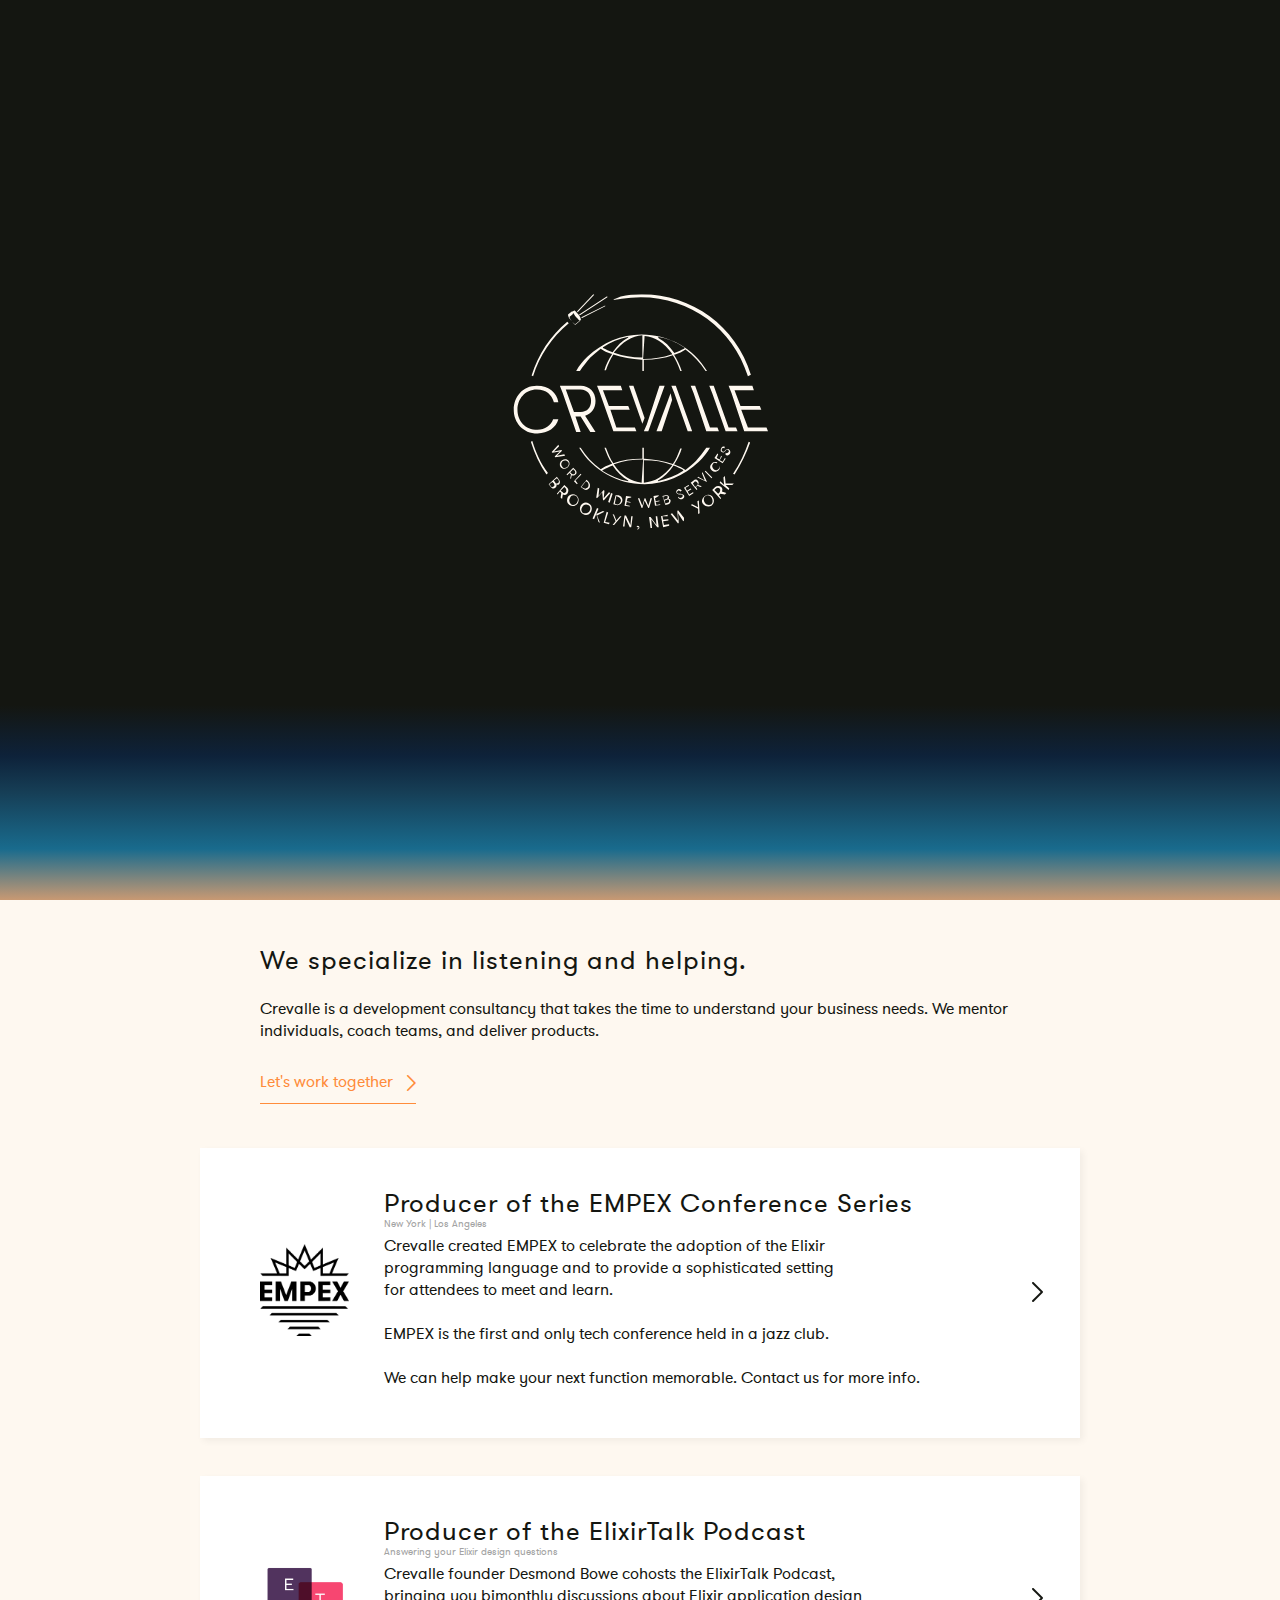
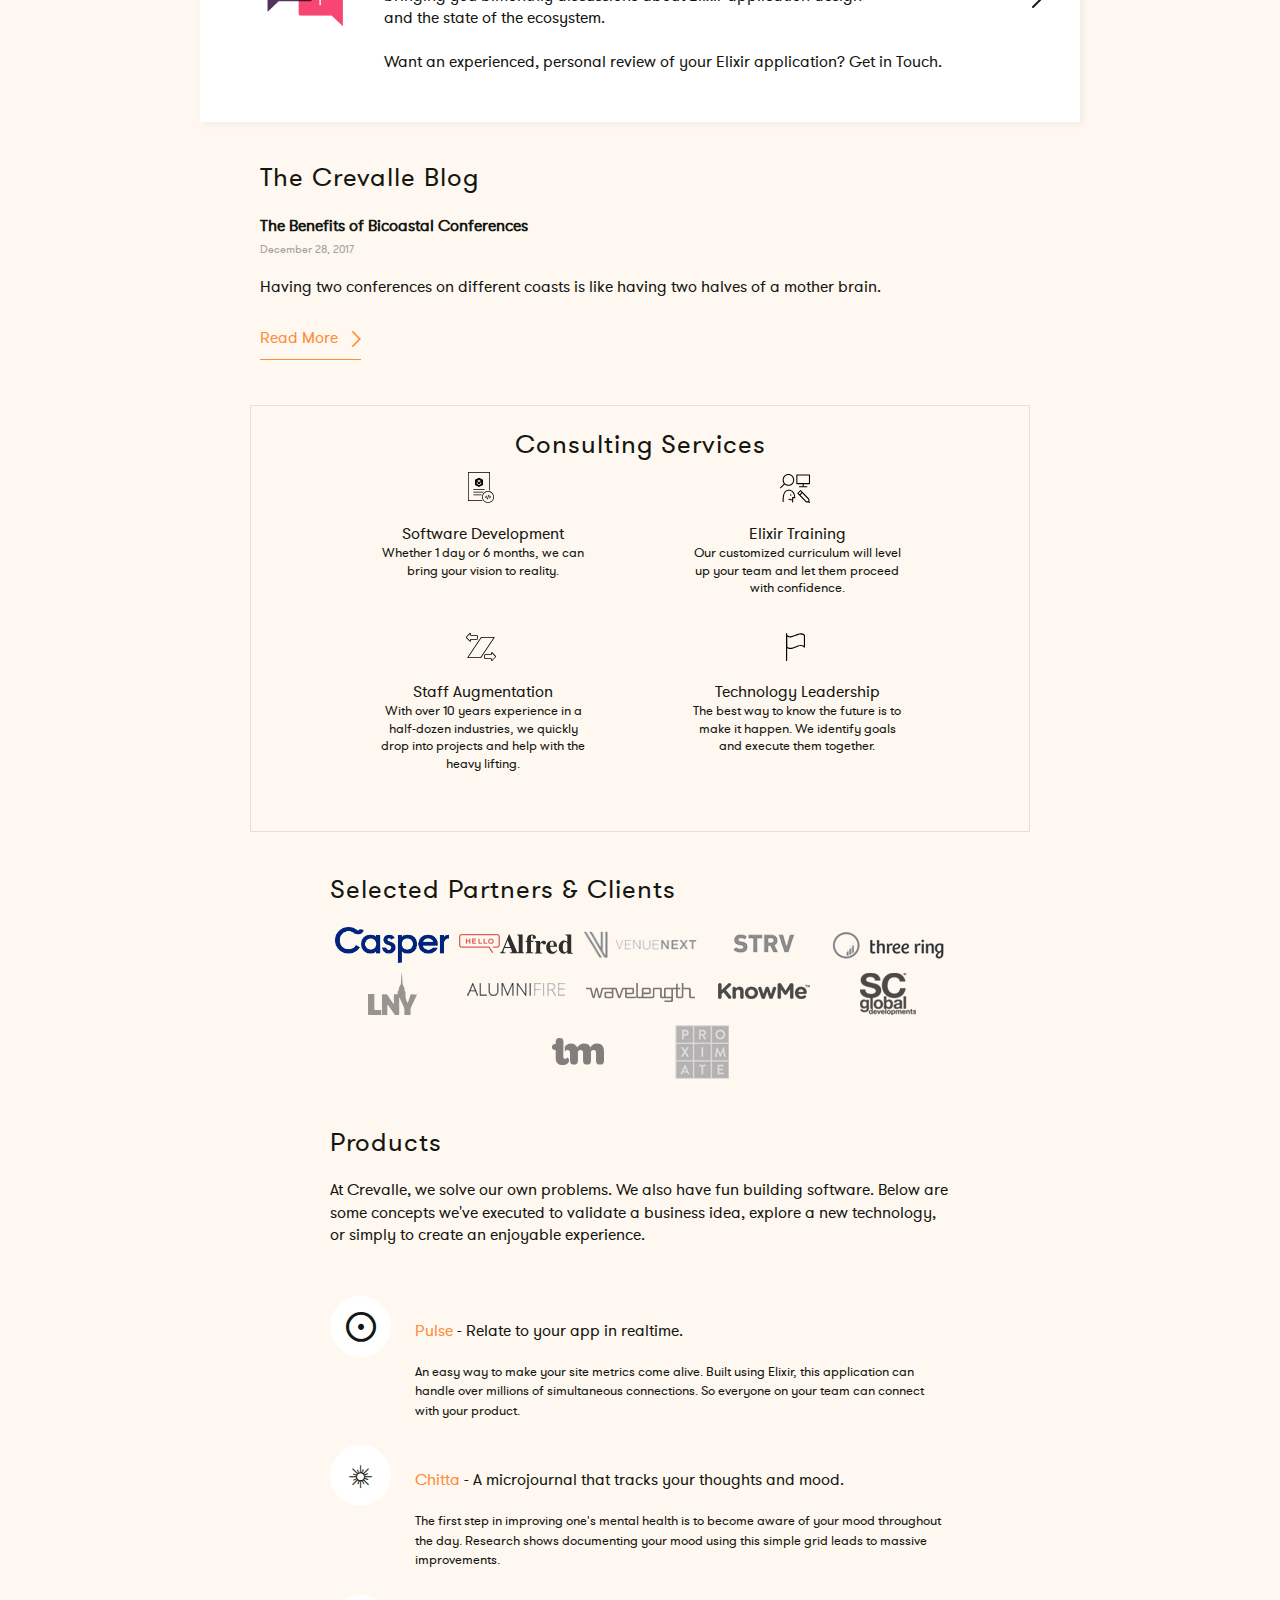
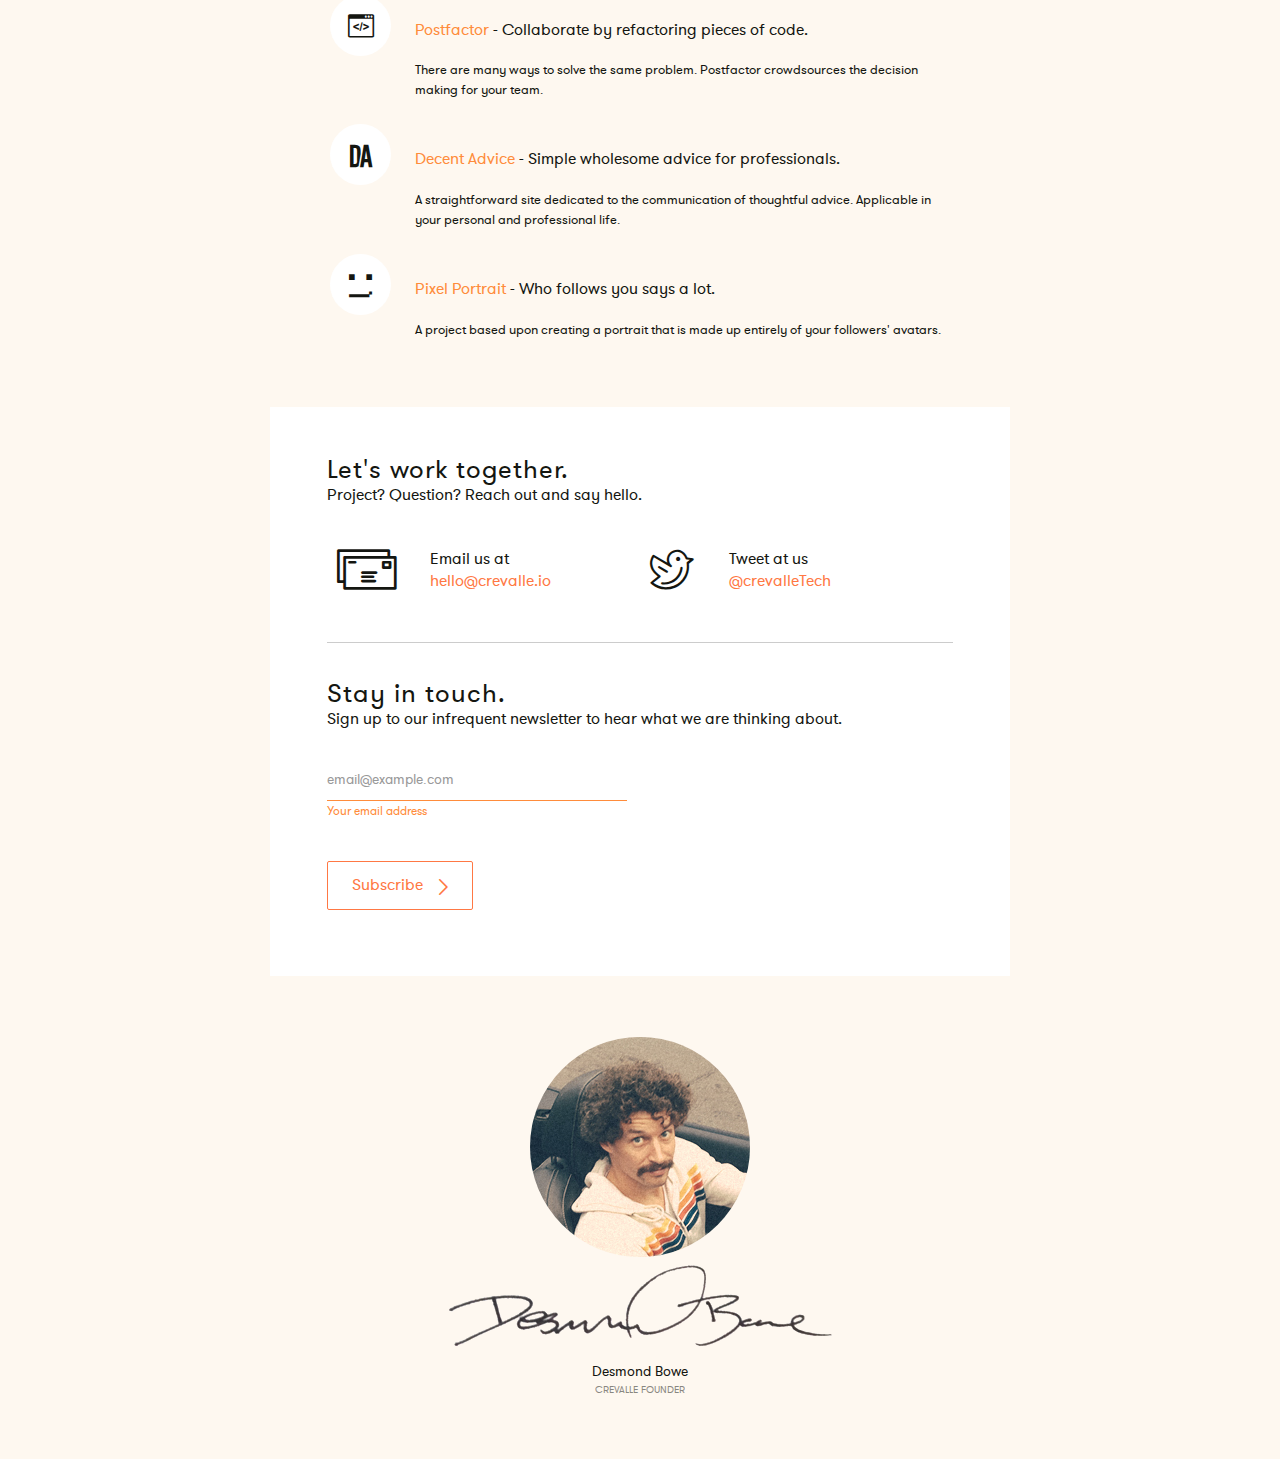
==== index.html @ 18dd51d7 "Add benefits of bicoastal conferences blog" ====
<!DOCTYPE html>
<html>
  <head>
    <meta charset="utf-8">
    <meta name="viewport" content="width=device-width, initial-scale=1.0">
    <title>Crevalle</title>
    <link media="all" rel="stylesheet" href="css/main.css">
    <!-- required stylesheets and scripts -->
    <script type="text/javascript" src="http://ajax.googleapis.com/ajax/libs/jquery/1.11.2/jquery.min.js" defer></script>
    <script type="text/javascript">window.jQuery || document.write('<script src="js/jquery-1.11.2.min.js"><\/script>')</script>
    <script type="text/javascript" src="js/jquery.main.js" defer></script>
    <script type="text/javascript">
      (function(i,s,o,g,r,a,m){i['GoogleAnalyticsObject']=r;i[r]=i[r]||function(){
      (i[r].q=i[r].q||[]).push(arguments)},i[r].l=1*new Date();a=s.createElement(o),
      m=s.getElementsByTagName(o)[0];a.async=1;a.src=g;m.parentNode.insertBefore(a,m)
      })(window,document,'script','//www.google-analytics.com/analytics.js','ga');
      ga('create', 'UA-58551961-1', 'auto');
      ga('send', 'pageview');
    </script>

    <link rel="apple-touch-icon" sizes="57x57" href="favicons/apple-icon-57x57.png">
    <link rel="apple-touch-icon" sizes="60x60" href="favicons/apple-icon-60x60.png">
    <link rel="apple-touch-icon" sizes="72x72" href="favicons/apple-icon-72x72.png">
    <link rel="apple-touch-icon" sizes="76x76" href="favicons/apple-icon-76x76.png">
    <link rel="apple-touch-icon" sizes="114x114" href="favicons/apple-icon-114x114.png">
    <link rel="apple-touch-icon" sizes="120x120" href="favicons/apple-icon-120x120.png">
    <link rel="apple-touch-icon" sizes="144x144" href="favicons/apple-icon-144x144.png">
    <link rel="apple-touch-icon" sizes="152x152" href="favicons/apple-icon-152x152.png">
    <link rel="apple-touch-icon" sizes="180x180" href="favicons/apple-icon-180x180.png">
    <link rel="icon" type="image/png" sizes="192x192"  href="favicons/android-icon-192x192.png">
    <link rel="icon" type="image/png" sizes="32x32" href="favicons/favicon-32x32.png">
    <link rel="icon" type="image/png" sizes="96x96" href="favicons/favicon-96x96.png">
    <link rel="icon" type="image/png" sizes="16x16" href="favicons/favicon-16x16.png">
    <link rel="manifest" href="/manifest.json">
    <meta name="msapplication-TileColor" content="#ffffff">
    <meta name="msapplication-TileImage" content="favicons/ms-icon-144x144.png">

    <meta name="keywords" content="software, consulting, empex, elixir, development, culture"/>

    <meta name="twitter:card" content="summary" />
    <meta name="twitter:site" content="@crevalleTech" />
    <meta name="twitter:title" content="Crevalle" />
    <meta name="twitter:description" content="Crevalle is a development consultancy that takes the time to understand your business needs. We mentor individuals, coach teams, and deliver products."/>
    <meta name="twitter:image" content="images/logo.svg" />

    <meta property="og:url"         content="http://crevalle.io" />
    <meta property="og:type"         content="website" />
    <meta property="og:title"       content="Crevalle" />
    <meta property="og:description" content="Crevalle is a development consultancy that takes the time to understand your business needs. We mentor individuals, coach teams, and deliver products." />
    <meta property="og:image" content="images/logo.svg"/>

  </head>
  <body>
    <div id="wrapper">
      <header id="header" class="disapear-state">
        <div class="container">
          <div class="logo">
            <a href="#"><img src="images/logo.svg" width="95" height="21" alt="CREVALLE"></a>
          </div>
          <div class="link-holder">
            <span>Get in touch:</span><a href="mailto:&#104;&#101;&#108;&#108;&#111;&#064;&#099;&#114;&#101;&#118;&#097;&#108;&#108;&#101;&#046;&#105;&#111;">&#104;&#101;&#108;&#108;&#111;&#064;&#099;&#114;&#101;&#118;&#097;&#108;&#108;&#101;&#046;&#105;&#111;</a>
          </div>
        </div>
      </header>
      <main id="main" role="main">
        <section class="visual show-header">
          <div class="big-logo">
            <a href="#"><img src="images/logo-big.svg" width="255" height="255" alt="CREVALLE WORLD WIDE WEB SERVICES BROOKLYN, NEW YORK"></a>
          </div>
        </section>
        <div class="container range">
          <section class="text-holder">
            <h1>We specialize in listening and helping.</h1>
            <p>Crevalle is a development consultancy that takes the time to understand your business needs. We mentor individuals, coach teams, and deliver products. </p>
            <a href="#contact-form" class="link animated anchor">Let's work together <i class="icon-chevron-right"></i></a>
          </section>
          <section class="tile-holder">
            <a href="http://empex.co" class="tile" target="_blank">
              <div class="image-box">
                <img src="images/empex-logo-la.png" width="89" height="82" alt="empex">
              </div>
              <div class="text-box">
                <h1>Producer of the EMPEX Conference Series</h1>
                <span class="small-caption">New York | Los Angeles</span>
                Crevalle created EMPEX to celebrate the adoption of the Elixir <br />programming language and to provide a sophisticated setting<br /> for attendees to meet and learn.
                <br/><br/>EMPEX is the first and only tech conference held in a jazz club.
                <br/><br/>
                  We can help make your next function memorable.  Contact us for more info.
              </div>
            </a>
          </section>
          <section class="tile-holder">
            <a href="https://soundcloud.com/elixirtalk" class="tile" target="_blank">
              <div class="image-box">
                <img src="images/elixirtalk-logo.png" width="89" height="82" alt="ElixirTalk">
              </div>
              <div class="text-box">
                <h1>Producer of the ElixirTalk Podcast</h1>
                <span class="small-caption">Answering your Elixir design questions</span>
                Crevalle founder Desmond Bowe cohosts the ElixirTalk Podcast,</br>
                bringing you bimonthly discussions about Elixir application design</br>
                and the state of the ecosystem.
                <br/><br/>Want an experienced, personal review of your Elixir application?  Get in Touch.
              </div>
            </a>
          </section>
          <section class="text-holder">
            <h1>The Crevalle Blog</h1>
            <strong class="">The Benefits of Bicoastal Conferences</strong>
            <p><time class="custom-time" datetime="2017-12-28">December 28, 2017</time></p>
            <p>Having two conferences on different coasts is like having two halves of a mother brain.</p>
            <a href="benefits-of-bicoastal-conferences.html" class="link animated anchor">Read More <i class="icon-chevron-right"></i></a>
          </section>
          <section class="intro-holder">
            <div class="holder">
            <h1>Consulting Services</h1>
              <div class="box">
                <div class="image-box">
                  <img src="images/document.svg" width="26" height="32" alt="image_description">
                </div>
                <strong class="caption">Software Development</strong>
                <p>Whether  1 day or 6 months, we can bring your vision to reality. </p>
              </div>
              <div class="box">
                <div class="image-box">
                  <img src="images/staff.svg" width="30" height="27" alt="image_description">
                </div>
                <strong class="caption">Elixir Training</strong>
                <p>Our customized curriculum will level up your team and let them proceed with confidence.</p>
              </div>
              <div class="box">
                <div class="image-box">
                  <img src="images/consulting.svg" width="30" height="29" alt="image_description">
                </div>
                <strong class="caption">Staff Augmentation</strong>
                <p>With over 10 years experience in a half-dozen industries, we quickly drop into projects and help with the heavy lifting. </p>
              </div>
              <div class="box">
                <div class="image-box">
                  <img src="images/flag.svg" width="19" height="28" alt="image_description">
                </div>
                <strong class="caption">Technology Leadership</strong>
                <p>The best way to know the future is to make it happen.  We identify goals and execute them together.</p>
              </div>
            </div>
          </section>
        </div>
        <div class="container">
          <section class="partner-box">
            <h1>Selected Partners & Clients</h1>
            <div class="logo-holder">
              <div class="box">
                <a href="https://www.casper.com/">
                  <img src="images/casper-logo.png" srcset="images/casper-logo.png" alt="casper" width="128" height="30">
                </a>
              </div>
              <div class="box">
                <a href="https://www.helloalfred.com/">
                  <img src="images/hello-alfred-logo.svg" srcset="images/hello-alfred-logo.svg" alt="hello alfred" width="128" height="30">
                </a>
              </div>
              <div class="box">
                <a href="http://www.venuenext.com/">
                  <img src="images/logo-01.png" srcset="images/logo-01-2x.png 2x" alt="venuenext" width="128" height="30">
                </a>
              </div>
              <div class="box">
                <a href="http://www.strv.com/">
                  <img src="images/logo-02.png" srcset="images/logo-02-2x.png 2x" alt="strv" width="62" height="19">
                </a>
              </div>
              <div class="box">
                <a href="https://threering.com/">
                  <img src="images/logo-03.png" srcset="images/logo-03-2x.png 2x" alt="three ring" width="112" height="28">
                </a>
              </div>
              <div class="box">
                <a href="https://www.landlordsny.com/">
                  <img src="images/lny.svg" width="49" height="42" alt="lny">
                </a>
              </div>
              <div class="box">
                <a href="https://www.alumnifire.com">
                  <img src="images/logo-04.png" srcset="images/logo-04-2x.png 2x" alt="alumnifire" width="98" height="13">
                </a>
              </div>
              <div class="box">
                <a href="http://wavelength.io">
                  <img src="images/wavelength.svg" width="109" height="20" alt="wavelength">
                </a>
              </div>
              <div class="box">
                <a href="http://knowme.com/">
                  <img src="images/logo-05.png" srcset="images/logo-05-2x.png 2x" alt="knowme" width="92" height="16">
                </a>
              </div>
              <div class="box">
                <a href="http://www.smartcastglobal.com/">
                  <img src="images/logo-06.png" srcset="images/logo-06-2x.png 2x" alt="scglobal" width="56" height="42">
                </a>
              </div>
              <div class="box">
                <a href="http://thoughtmerchants.com/">
                  <img src="images/tm.svg" width="52" height="27" alt="tm">
                </a>
              </div>
              <div class="box">
                <a href="https://proximate.com">
                  <img src="images/logo-07.png" srcset="images/logo-07-2x.png 2x" alt="proximate" width="54" height="54">
                </a>
              </div>
            </div>
          </section>
          <section class="description-holder">
            <div class="title-holder">
              <h1>Products</h1>
              <p>At Crevalle, we solve our own problems.  We also have fun building software. Below are some concepts we've executed to validate a business idea, explore a new technology, or simply to create an enjoyable experience.</p>
            </div>
            <ul class="description-list">
              <li>
                <a href="https://pulse.crevalle.io" class="link-line" target="_blank">
                  <span class="ico-hoder">
                    <small><i class="icon-pulse"></i></small>
                  </span>
                  <p><span class="orange">Pulse</span> - Relate to your app in realtime.</p>
                </a>
                <p><small>An easy way to make your site metrics come alive. Built using Elixir, this application can handle over millions of simultaneous connections.  So everyone on your team can connect with your product.</small></p>
              </li>
              <li>
                <a href="https://chitta.io" class="link-line" target="_blank">
                  <span class="ico-hoder">
                    <i class="icon-sun"></i>
                  </span>
                  <p><span class="orange">Chitta</span> - A microjournal that tracks your thoughts and mood.</p>
                </a>
                <p><small>The first step in improving one's mental health is to become aware of your mood throughout the day. Research shows documenting your mood using this simple grid leads to massive improvements.</small></p>
              </li>
              <li>
                <a href="https://postfactor.crevalle.io" class="link-line" target="_blank">
                  <span class="ico-hoder">
                    <i class="icon-code"></i>
                  </span>
                  <p><span class="orange">Postfactor</span> - Collaborate by refactoring pieces of code.</p>
                </a>
                <p><small>There are many ways to solve the same problem. Postfactor crowdsources the decision making for your team.</small></p>
              </li>
              <li>
                <a href="http://decentadvice.com" class="link-line" target="_blank">
                  <span class="ico-hoder">
                    <i class="icon-da"></i>
                  </span>
                  <p><span class="orange">Decent Advice</span> - Simple wholesome advice for professionals.</p>
                </a>
                <p><small>A straightforward site dedicated to the communication of thoughtful advice. Applicable in your personal and professional life. </small></p>
              </li>
              <li>
                <a href="http://pixelportrait.org" class="link-line" target="_blank">
                  <span class="ico-hoder">
                    <i class="icon-smile"></i>
                  </span>
                  <p><span class="orange">Pixel Portrait </span> - Who follows you says a lot.</p>
                </a>
                <p><small>A project based upon creating a portrait that is made up entirely of your followers' avatars.</small></p>
              </li>
            </ul>
          </section>
          <div class="tile-holder" id="contact-form">
            <section class="section-contact">
              <div class="sub-section">
                <div class="title-box">
                  <strong class="h1">Let's work together.</strong>
                  <p>Project? Question? Reach out and say hello.</p>
                </div>
                <ul class="social-networks">
                  <li>
                    <a href="mailto:&#104;&#101;&#108;&#108;&#111;&#064;&#099;&#114;&#101;&#118;&#097;&#108;&#108;&#101;&#046;&#105;&#111;">
                      <i class="icon-email"></i>
                      <div class="text-box">
                        <p>Email us at</p>
                        <span class="sub-link">&#104;&#101;&#108;&#108;&#111;&#064;&#099;&#114;&#101;&#118;&#097;&#108;&#108;&#101;&#046;&#105;&#111;</span>
                      </div>
                    </a>
                  </li>
                  <li>
                    <a href="https://twitter.com/crevalletech">
                      <i class="icon-twetter"></i>
                      <div class="text-box">
                        <p>Tweet at us</p>
                        <span class="sub-link">@crevalleTech</span>
                      </div>
                    </a>
                  </li>
                </ul>
              </div>
              <div class="sub-section form-holder">
                <div class="title-box">
                  <strong class="h1">Stay in touch.</strong>
                  <p>Sign up to our infrequent newsletter to hear what we are thinking about.</p>
                </div>
                <form accept-charset="UTF-8" action="https://formkeep.com/f/9e481039d49f" class="contact-form" method="POST">
                  <div class="input-box">
                    <input type="hidden" name="utf8" value="✓">
                    <input type="email" name="email" placeholder="email@example.com" id="i1">
                    <label for="i1">Your email address</label>
                  </div>
                  <button type="submit">Subscribe <i class="icon-chevron-right"></i></button>
                </form>
              </div>
            </section>
          </div>
          <section class="person-section">
            <img class="circle-image" src="images/img-01.jpg" srcset="images/img-01-2x.jpg 2x" alt="image_description" width="220" height="220">
            <div class="name-image">
              <img src="images/name.png" srcset="images/name-2x.png 2x" alt="Desmond Bowe" width="385" height="94">
            </div>
            <div class="caption-box">
              <a class="name" href="mailto:desmond@crevalle.io">Desmond Bowe</a>
              <strong class="position">Crevalle founder</strong>
            </div>
          </section>
        </div>
      </main>
    </div>
  </body>
</html>
---- css/main.css ----
/*! normalize.css v3.0.3 | MIT License | github.com/necolas/normalize.css */
/**
 * 1. Set default font family to sans-serif.
 * 2. Prevent iOS and IE text size adjust after device orientation change,
 *    without disabling user zoom.
 */
html {
  font-family: sans-serif;
  /* 1 */
  -ms-text-size-adjust: 100%;
  /* 2 */
  -webkit-text-size-adjust: 100%;
  /* 2 */ }

/**
 * Remove default margin.
 */
body {
  margin: 0; }

/* HTML5 display definitions
   ========================================================================== */
/**
 * Correct `block` display not defined for any HTML5 element in IE 8/9.
 * Correct `block` display not defined for `details` or `summary` in IE 10/11
 * and Firefox.
 * Correct `block` display not defined for `main` in IE 11.
 */
article,
aside,
details,
figcaption,
figure,
footer,
header,
hgroup,
main,
menu,
nav,
section,
summary {
  display: block; }

/**
 * 1. Correct `inline-block` display not defined in IE 8/9.
 * 2. Normalize vertical alignment of `progress` in Chrome, Firefox, and Opera.
 */
audio,
canvas,
progress,
video {
  display: inline-block;
  /* 1 */
  vertical-align: baseline;
  /* 2 */ }

/**
 * Prevent modern browsers from displaying `audio` without controls.
 * Remove excess height in iOS 5 devices.
 */
audio:not([controls]) {
  display: none;
  height: 0; }

/**
 * Address `[hidden]` styling not present in IE 8/9/10.
 * Hide the `template` element in IE 8/9/10/11, Safari, and Firefox < 22.
 */
[hidden],
template {
  display: none; }

/* Links
   ========================================================================== */
/**
 * Remove the gray background color from active links in IE 10.
 */
a {
  background-color: transparent; }

/**
 * Improve readability of focused elements when they are also in an
 * active/hover state.
 */
a:active,
a:hover {
  outline: 0; }

/* Text-level semantics
   ========================================================================== */
/**
 * Address styling not present in IE 8/9/10/11, Safari, and Chrome.
 */
abbr[title] {
  border-bottom: 1px dotted; }

/**
 * Address style set to `bolder` in Firefox 4+, Safari, and Chrome.
 */
b,
strong {
  font-weight: bold; }

/**
 * Address styling not present in Safari and Chrome.
 */
dfn {
  font-style: italic; }

/**
 * Address variable `h1` font-size and margin within `section` and `article`
 * contexts in Firefox 4+, Safari, and Chrome.
 */
h1 {
  font-size: 2em;
  margin: 0.67em 0; }

/**
 * Address styling not present in IE 8/9.
 */
mark {
  background: #ff0;
  color: #000; }

/**
 * Address inconsistent and variable font size in all browsers.
 */
small {
  font-size: 80%; }

/**
 * Prevent `sub` and `sup` affecting `line-height` in all browsers.
 */
sub,
sup {
  font-size: 75%;
  line-height: 0;
  position: relative;
  vertical-align: baseline; }

sup {
  top: -0.5em; }

sub {
  bottom: -0.25em; }

/* Embedded content
   ========================================================================== */
/**
 * Remove border when inside `a` element in IE 8/9/10.
 */
img {
  border: 0; }

/**
 * Correct overflow not hidden in IE 9/10/11.
 */
svg:not(:root) {
  overflow: hidden; }

/* Grouping content
   ========================================================================== */
/**
 * Address margin not present in IE 8/9 and Safari.
 */
figure {
  margin: 1em 40px; }

/**
 * Address differences between Firefox and other browsers.
 */
hr {
  box-sizing: content-box;
  height: 0; }

/**
 * Contain overflow in all browsers.
 */
pre {
  overflow: auto; }

/**
 * Address odd `em`-unit font size rendering in all browsers.
 */
code,
kbd,
pre,
samp {
  font-family: monospace, monospace;
  font-size: 1em; }

/* Forms
   ========================================================================== */
/**
 * Known limitation: by default, Chrome and Safari on OS X allow very limited
 * styling of `select`, unless a `border` property is set.
 */
/**
 * 1. Correct color not being inherited.
 *    Known issue: affects color of disabled elements.
 * 2. Correct font properties not being inherited.
 * 3. Address margins set differently in Firefox 4+, Safari, and Chrome.
 */
button,
input,
optgroup,
select,
textarea {
  color: inherit;
  /* 1 */
  font: inherit;
  /* 2 */
  margin: 0;
  /* 3 */ }

/**
 * Address `overflow` set to `hidden` in IE 8/9/10/11.
 */
button {
  overflow: visible; }

/**
 * Address inconsistent `text-transform` inheritance for `button` and `select`.
 * All other form control elements do not inherit `text-transform` values.
 * Correct `button` style inheritance in Firefox, IE 8/9/10/11, and Opera.
 * Correct `select` style inheritance in Firefox.
 */
button,
select {
  text-transform: none; }

/**
 * 1. Avoid the WebKit bug in Android 4.0.* where (2) destroys native `audio`
 *    and `video` controls.
 * 2. Correct inability to style clickable `input` types in iOS.
 * 3. Improve usability and consistency of cursor style between image-type
 *    `input` and others.
 */
button,
html input[type="button"],
input[type="reset"],
input[type="submit"] {
  -webkit-appearance: button;
  /* 2 */
  cursor: pointer;
  /* 3 */ }

/**
 * Re-set default cursor for disabled elements.
 */
button[disabled],
html input[disabled] {
  cursor: default; }

/**
 * Remove inner padding and border in Firefox 4+.
 */
button::-moz-focus-inner,
input::-moz-focus-inner {
  border: 0;
  padding: 0; }

/**
 * Address Firefox 4+ setting `line-height` on `input` using `!important` in
 * the UA stylesheet.
 */
input {
  line-height: normal; }

/**
 * It's recommended that you don't attempt to style these elements.
 * Firefox's implementation doesn't respect box-sizing, padding, or width.
 *
 * 1. Address box sizing set to `content-box` in IE 8/9/10.
 * 2. Remove excess padding in IE 8/9/10.
 */
input[type="checkbox"],
input[type="radio"] {
  box-sizing: border-box;
  /* 1 */
  padding: 0;
  /* 2 */ }

/**
 * Fix the cursor style for Chrome's increment/decrement buttons. For certain
 * `font-size` values of the `input`, it causes the cursor style of the
 * decrement button to change from `default` to `text`.
 */
input[type="number"]::-webkit-inner-spin-button,
input[type="number"]::-webkit-outer-spin-button {
  height: auto; }

/**
 * 1. Address `appearance` set to `searchfield` in Safari and Chrome.
 * 2. Address `box-sizing` set to `border-box` in Safari and Chrome.
 */
input[type="search"] {
  -webkit-appearance: textfield;
  /* 1 */ }

/**
 * Remove inner padding and search cancel button in Safari and Chrome on OS X.
 * Safari (but not Chrome) clips the cancel button when the search input has
 * padding (and `textfield` appearance).
 */
input[type="search"]::-webkit-search-cancel-button,
input[type="search"]::-webkit-search-decoration {
  -webkit-appearance: none; }

/**
 * Define consistent border, margin, and padding.
 */
fieldset {
  border: 1px solid #c0c0c0;
  margin: 0 2px;
  padding: 0.35em 0.625em 0.75em; }

/**
 * 1. Correct `color` not being inherited in IE 8/9/10/11.
 * 2. Remove padding so people aren't caught out if they zero out fieldsets.
 */
legend {
  border: 0;
  /* 1 */
  padding: 0;
  /* 2 */ }

/**
 * Remove default vertical scrollbar in IE 8/9/10/11.
 */
textarea {
  overflow: auto; }

/**
 * Don't inherit the `font-weight` (applied by a rule above).
 * NOTE: the default cannot safely be changed in Chrome and Safari on OS X.
 */
optgroup {
  font-weight: bold; }

/* Tables
   ========================================================================== */
/**
 * Remove most spacing between table cells.
 */
table {
  border-collapse: collapse;
  border-spacing: 0; }

td,
th {
  padding: 0; }

.clearfix:after, .container:after {
  content: '';
  display: block;
  clear: both; }

.ellipsis {
  white-space: nowrap;
  /* 1 */
  text-overflow: ellipsis;
  /* 2 */
  overflow: hidden; }

html {
  box-sizing: border-box; }

*, *:before, *:after {
  box-sizing: inherit; }

* {
  max-height: 1000000px; }

body {
  color: #141611;
  background: #fef8f0;
  font: 16px/1.375 "gt_walsheim", "Helvetica Neue", "Helvetica", sans-serif;
  min-width: 320px;
  -webkit-font-smoothing: antialiased;
  -moz-osx-font-smoothing: grayscale; }

@media screen and (max-width: 767px) {
  body {
    font-size: 14px; } }

img {
  max-width: 100%;
  height: auto;
  vertical-align: top; }

.gm-style img {
  max-width: none; }

@media only screen and (min-width: 1025px) {
  a[href^=tel], a[href^=skype], a[href^=sms] {
    cursor: default;
    pointer-events: none; } }

h1, .h1,
h2, .h2,
h3, .h3,
h4, .h4,
h5, .h5,
h6, .h6,
.h {
  font-family: inherit;
  font-weight: 400;
  margin: 0 0 0.7em;
  color: inherit; }

h1, .h1 {
  font-size: 26px;
  letter-spacing: 1px; }

@media screen and (max-width: 767px) {
  h1, .h1 {
    font-size: 23px; } }

h2, .h2 {
  font-size: 24px; }

@media screen and (max-width: 767px) {
  h2, .h2 {
    font-size: 22px; } }

h3, .h3 {
  font-size: 22px; }

@media screen and (max-width: 767px) {
  h3, .h3 {
    font-size: 20px; } }

h4, .h4 {
  font-size: 20px; }

@media screen and (max-width: 767px) {
  h4, .h4 {
    font-size: 18px; } }

h5, .h5 {
  font-size: 18px; }

@media screen and (max-width: 767px) {
  h5, .h5 {
    font-size: 16px; } }

h6, .h6 {
  font-size: 16px; }

@media screen and (max-width: 767px) {
  h6, .h6 {
    font-size: 14px; } }

p {
  margin: 0 0 1.1em; }

a {
  color: #ff8c3b; }
  a:hover, a:focus {
    text-decoration: none; }
  a.add-color {
    color: currentColor; }

form,
fieldset {
  margin: 0;
  padding: 0;
  border-style: none; }

input[type='text'],
input[type='tel'],
input[type='email'],
input[type='search'],
input[type='password'],
textarea {
  -webkit-appearance: none;
  -webkit-border-radius: 0;
  box-sizing: border-box;
  border: 1px solid #ff8c3b;
  border-width: 0 0 1px;
  padding: 11px 0;
  width: 100%; }
  input[type='text']:focus,
  input[type='tel']:focus,
  input[type='email']:focus,
  input[type='search']:focus,
  input[type='password']:focus,
  textarea:focus {
    outline: none;
    box-shadow: none;
    color: #b3b3b3; }
    input[type='text']:focus::-webkit-input-placeholder,
    input[type='tel']:focus::-webkit-input-placeholder,
    input[type='email']:focus::-webkit-input-placeholder,
    input[type='search']:focus::-webkit-input-placeholder,
    input[type='password']:focus::-webkit-input-placeholder,
    textarea:focus::-webkit-input-placeholder {
      color: #b3b3b3; }
    input[type='text']:focus::-moz-placeholder,
    input[type='tel']:focus::-moz-placeholder,
    input[type='email']:focus::-moz-placeholder,
    input[type='search']:focus::-moz-placeholder,
    input[type='password']:focus::-moz-placeholder,
    textarea:focus::-moz-placeholder {
      opacity: 1;
      color: #b3b3b3; }
    input[type='text']:focus:-moz-placeholder,
    input[type='tel']:focus:-moz-placeholder,
    input[type='email']:focus:-moz-placeholder,
    input[type='search']:focus:-moz-placeholder,
    input[type='password']:focus:-moz-placeholder,
    textarea:focus:-moz-placeholder {
      color: #b3b3b3; }
    input[type='text']:focus:-ms-input-placeholder,
    input[type='tel']:focus:-ms-input-placeholder,
    input[type='email']:focus:-ms-input-placeholder,
    input[type='search']:focus:-ms-input-placeholder,
    input[type='password']:focus:-ms-input-placeholder,
    textarea:focus:-ms-input-placeholder {
      color: #b3b3b3; }
    input[type='text']:focus.placeholder,
    input[type='tel']:focus.placeholder,
    input[type='email']:focus.placeholder,
    input[type='search']:focus.placeholder,
    input[type='password']:focus.placeholder,
    textarea:focus.placeholder {
      color: #b3b3b3; }
  input[type='text']::-webkit-input-placeholder,
  input[type='tel']::-webkit-input-placeholder,
  input[type='email']::-webkit-input-placeholder,
  input[type='search']::-webkit-input-placeholder,
  input[type='password']::-webkit-input-placeholder,
  textarea::-webkit-input-placeholder {
    color: #999; }
  input[type='text']::-moz-placeholder,
  input[type='tel']::-moz-placeholder,
  input[type='email']::-moz-placeholder,
  input[type='search']::-moz-placeholder,
  input[type='password']::-moz-placeholder,
  textarea::-moz-placeholder {
    opacity: 1;
    color: #999; }
  input[type='text']:-moz-placeholder,
  input[type='tel']:-moz-placeholder,
  input[type='email']:-moz-placeholder,
  input[type='search']:-moz-placeholder,
  input[type='password']:-moz-placeholder,
  textarea:-moz-placeholder {
    color: #999; }
  input[type='text']:-ms-input-placeholder,
  input[type='tel']:-ms-input-placeholder,
  input[type='email']:-ms-input-placeholder,
  input[type='search']:-ms-input-placeholder,
  input[type='password']:-ms-input-placeholder,
  textarea:-ms-input-placeholder {
    color: #999; }
  input[type='text'].placeholder,
  input[type='tel'].placeholder,
  input[type='email'].placeholder,
  input[type='search'].placeholder,
  input[type='password'].placeholder,
  textarea.placeholder {
    color: #999; }

select {
  -webkit-border-radius: 0; }

textarea {
  resize: vertical;
  vertical-align: top; }

button,
input[type='button'],
input[type='reset'],
input[type='file'],
input[type='submit'] {
  -webkit-appearance: none;
  -webkit-border-radius: 0;
  cursor: pointer;
  font-size: 16px;
  background: none;
  color: #ff7844;
  border: 1px solid #ff7844;
  padding: 0.8em 1.5em;
  border-radius: 2px;
  transition: background .25s ease; }
  button:hover,
  input[type='button']:hover,
  input[type='reset']:hover,
  input[type='file']:hover,
  input[type='submit']:hover {
    background: #fff2e2; }
  button .icon-chevron-right,
  input[type='button'] .icon-chevron-right,
  input[type='reset'] .icon-chevron-right,
  input[type='file'] .icon-chevron-right,
  input[type='submit'] .icon-chevron-right {
    display: inline-block;
    vertical-align: middle;
    margin-left: 12px; }

label {
  font-size: 12px;
  color: #ff8c3b; }

/* Generated by Font Squirrel (http://www.fontsquirrel.com) on March 22, 2016 */
@font-face {
  font-family: 'gt_walsheim';
  src: url("../fonts/gt-walsheim-regular-webfont.woff") format("woff");
  font-weight: normal;
  font-style: normal; }

@font-face {
  font-family: 'icomoon';
  src: url("../fonts/icons/icomoon.ttf?uvx2lz") format("truetype"), url("../fonts/icons/icomoon.woff?uvx2lz") format("woff"), url("../fonts/icons/icomoon.svg?uvx2lz#icomoon") format("svg");
  font-weight: normal;
  font-style: normal; }

[class^="icon-"], [class*=" icon-"] {
  /* use !important to prevent issues with browser extensions that change fonts */
  font-family: 'icomoon' !important;
  speak: none;
  font-style: normal;
  font-weight: normal;
  font-variant: normal;
  text-transform: none;
  line-height: 1;
  /* Better Font Rendering =========== */
  -webkit-font-smoothing: antialiased;
  -moz-osx-font-smoothing: grayscale; }

.icon-da:before {
  content: "\e901"; }

.icon-email:before {
  content: "\e903"; }

.icon-logo-part:before {
  content: "\e905"; }

.icon-pulse:before {
  content: "\e906"; }

.icon-smile:before {
  content: "\e907"; }

.icon-sun:before {
  content: "\e909"; }

.icon-twetter:before {
  content: "\e90a"; }

.icon-chevron-right:before {
  content: "\e90b"; }

.icon-code:before {
  content: "\e90c"; }

[id="header"] {
  position: fixed;
  top: 0;
  left: 0;
  right: 0;
  z-index: 2;
  padding: 20px 0;
  font-size: 12px;
  color: rgba(255, 255, 255, 0.5);
  background: linear-gradient(to bottom, #151b1b 51%, #004a6d 100%);
  transform: translate3d(0, 0, 0);
  transition: transform .25s; }
  [id="header"].disapear-state {
    transform: translate3d(0, -100%, 0); }
  [id="header"] .link-holder,
  [id="header"] .logo {
    display: inline-block;
    vertical-align: middle; }
  [id="header"] a {
    color: inherit;
    margin-left: 2px;
    text-decoration: underline; }
    [id="header"] a:hover {
      color: #ff8c3b; }

.logo {
  transform: rotate(0.1deg);
  margin-right: 22px; }

#wrapper {
  overflow: hidden;
  position: relative;
  width: 100%; }

.container {
  max-width: 650px;
  margin: 0 auto;
  padding: 0 15px; }
  .container.range {
    max-width: 790px; }

.visual {
  height: 100vh;
  background: #141611;
  position: relative;
  z-index: 1;
  text-align: center;
  display: flex;
  justify-content: center;
  align-items: center;
  margin-bottom: 44px; }
  .visual:after {
    content: '';
    position: absolute;
    bottom: 0;
    left: 0;
    right: 0;
    height: 300px;
    background: linear-gradient(to bottom, #141611 35%, rgba(4, 52, 119, 0.4) 52%, rgba(24, 102, 154, 0.5) 64%, #196b8d 83%, #c89973 100%);
    z-index: 1; }
  .visual .big-logo {
    transform: translateY(-16%);
    position: relative;
    z-index: 3; }

@media screen and (max-width: 767px) {
  .visual .big-logo {
    width: 150px; } }

.text-holder {
  margin-bottom: 2.8em; }
  .text-holder .text-container {
    padding-bottom: 0.3em; }

.link {
  display: inline-block;
  vertical-align: top;
  padding: 11px 0;
  text-decoration: none;
  position: relative; }
  .link:after {
    content: '';
    position: absolute;
    bottom: 0;
    left: 0;
    width: 100%;
    border-bottom: 1px solid currentColor; }
  .link.animated:hover i {
    transform: translateX(20px); }
  .link.animated:hover:after {
    width: calc(100% + 20px); }
  .link.animated:after {
    transition: width .25s ease; }
  .link.animated i {
    transition: transform .25s ease;
    transform: translateX(0); }
  .link i {
    display: inline-block;
    vertical-align: middle;
    line-height: 1;
    margin-left: 10px; }

.intro-holder {
  border: 1px solid #e4dfd8;
  padding: 39px 75px 35px;
  text-align: center;
  font-size: 13px;
  margin-bottom: 3.1em; }

@media screen and (min-width: 1024px) {
  .intro-holder {
    margin-left: -10px;
    margin-right: -10px; } }

@media screen and (max-width: 767px) {
  .intro-holder {
    padding: 28px 16px; } }
  .intro-holder .holder {
    font-size: 0;
    line-height: 0;
    letter-spacing: 0; }
  .intro-holder .box {
    display: inline-block;
    vertical-align: top;
    font-size: 13px;
    line-height: 1.375;
    width: 50%;
    padding: 0 50px 8px; }

@media screen and (max-width: 479px) {
  .intro-holder .box {
    padding: 0 10px 8px;
    width: 100%; } }
  .intro-holder .image-box {
    height: 40px;
    margin-bottom: 20px; }

@media screen and (max-width: 479px) {
  .intro-holder .image-box {
    margin-bottom: 12px; } }
    .intro-holder .image-box:after {
      content: '';
      display: inline-block;
      vertical-align: bottom;
      height: 100%;
      width: 1px; }
  .intro-holder img {
    display: inline-block;
    vertical-align: bottom; }

.caption {
  font-size: 16px;
  display: block;
  font-weight: 400; }

hr {
  padding: 10px 0 30px;
  margin: 0;
  border: 1px solid #cbc6c0;
  border-width: 1px 0 0 0;
  -webkit-margin-before: 0;
  -webkit-margin-after: 0; }

@media screen and (min-width: 1024px) {
  hr.range {
    margin-left: -80px;
    margin-right: -80px; } }

.logo-holder {
  font-size: 0;
  line-height: 0;
  letter-spacing: 0;
  text-align: center;
  padding-bottom: 36px; }
  .logo-holder .box {
    display: inline-block;
    vertical-align: middle;
    margin-bottom: 10px;
    width: 20%;
    font-size: 16px;
    line-height: 1.375;
    padding: 0 5px; }

@media screen and (max-width: 479px) {
  .logo-holder .box {
    width: 50%; } }

@media screen and (min-width: 1024px) {
  .tile-holder {
    margin: 0 -60px; } }

.tile {
  color: inherit;
  display: block;
  background: #fff;
  padding: 43px 60px 49px;
  margin-bottom: 2.4em;
  box-shadow: 3px 3px 7px 0 rgba(0, 0, 0, 0.05);
  text-decoration: none;
  position: relative;
  white-space: nowrap; }

@media screen and (max-width: 767px) {
  .tile {
    padding: 16px 20px; } }

@media screen and (min-width: 1024px) {
  .tile:hover:after {
    transform: translate3d(20px, -50%, 0); } }
  .tile:after {
    content: '\e90b';
    font-family: 'icomoon';
    position: absolute;
    top: 50%;
    right: 37px;
    display: inline-block;
    vertical-align: top;
    font-size: 20px;
    transform: translate3d(0, -50%, 0); }

@media screen and (min-width: 1024px) {
  .tile:after {
    transition: transform .25s ease; } }

@media screen and (max-width: 767px) {
  .tile:after {
    right: 6px;
    font-size: 16px; } }
  .tile .image-box,
  .tile .text-box {
    display: inline-block;
    vertical-align: middle;
    white-space: normal; }
  .tile .image-box {
    max-width: 89px;
    margin-right: 31px; }

@media screen and (max-width: 767px) {
  .tile .image-box {
    margin-right: 16px; } }
  .tile .text-box {
    max-width: calc(100% - 89px);
    word-break: break-all; }

@media screen and (max-width: 767px) {
  .tile .text-box {
    width: calc(100% - 109px); } }
  .tile h1 {
    margin-bottom: 0;
    line-height: 1; }

@media screen and (max-width: 767px) {
  .tile h1 {
    font-size: 21px; } }

.small-caption {
  color: #a3a3a3;
  font-size: 10px;
  display: block;
  margin-bottom: 4px; }

.description-holder {
  line-height: 1.4; }
  .description-holder .title-holder {
    padding-bottom: 2em; }

.description-list {
  list-style: none;
  margin: 0;
  padding: 0 0 2.6em;
  line-height: 1.2; }
  .description-list li {
    padding: 0 0 0.5em 85px; }

@media screen and (max-width: 767px) {
  .description-list li {
    padding: 0 0 0.5em 65px; } }
  .description-list .link-line {
    display: block;
    position: relative;
    color: inherit;
    text-decoration: none;
    padding-top: 26px; }

@media screen and (max-width: 767px) {
  .description-list .link-line {
    padding-top: 17px; } }
    .description-list .link-line:hover {
      text-decoration: none; }
      .description-list .link-line:hover .orange {
        text-decoration: underline; }
    .description-list .link-line p {
      margin-bottom: 1.3em; }
  .description-list .ico-hoder {
    background: #fff;
    width: 61px;
    height: 61px;
    text-align: center;
    border-radius: 50%;
    overflow: hidden;
    display: block;
    position: absolute;
    font-size: 23px;
    left: -85px;
    top: 0; }

@media screen and (max-width: 767px) {
  .description-list .ico-hoder {
    width: 50px;
    height: 50px;
    left: -65px; } }
    .description-list .ico-hoder i {
      position: absolute;
      top: 50%;
      left: 50%;
      transform: translate(-50%, -50%); }
    .description-list .ico-hoder small {
      font-size: 30px; }

small {
  font-size: 13px; }

.orange {
  color: #ff8c3b; }

.section-contact {
  background: #fff;
  padding: 49px 57px 66px;
  margin-bottom: 3.8em; }

@media screen and (max-width: 767px) {
  .section-contact {
    padding: 19px 17px; } }
  .section-contact .sub-section {
    padding-bottom: 2.5em;
    margin-bottom: 2.3em;
    border-bottom: 1px solid #ccc; }

@media screen and (max-width: 479px) {
  .section-contact .sub-section {
    padding-bottom: 1.5em;
    margin-bottom: 1.5em; } }
    .section-contact .sub-section:last-child {
      border: none;
      padding: 0;
      margin: 0; }
  .section-contact .form-holder .title-box {
    padding-bottom: 0.68em; }
  .section-contact .title-box {
    padding-bottom: 1.5em; }
  .section-contact .h1 {
    display: block;
    margin-bottom: 0;
    line-height: 1.1; }

.social-networks {
  list-style: none;
  margin: 0;
  padding: 0 0 10px;
  font-size: 0;
  line-height: 0;
  letter-spacing: 0; }
  .social-networks li {
    font-size: 16px;
    line-height: 1.375;
    padding: 0 0 20px; }

@media screen and (min-width: 480px) {
  .social-networks li {
    display: inline-block;
    vertical-align: top;
    width: 50%;
    padding: 0 10px; } }

@media screen and (max-width: 479px) {
  .social-networks li:last-child {
    padding: 0; } }
  .social-networks a {
    color: inherit;
    text-decoration: none;
    white-space: nowrap; }
    .social-networks a:hover .sub-link {
      text-decoration: underline; }
  .social-networks i,
  .social-networks .text-box {
    display: inline-block;
    vertical-align: middle;
    white-space: normal;
    max-width: 60%; }
  .social-networks i {
    font-size: 40px;
    margin-right: 31px;
    max-width: 58px; }

@media screen and (max-width: 767px) {
  .social-networks i {
    max-width: 44px; } }
  .social-networks p {
    margin-bottom: 0; }

.sub-link {
  color: #ff7844; }

.contact-form {
  font-size: 14px; }

.input-box {
  max-width: 300px;
  margin-bottom: 2.9em; }

@media screen and (max-width: 479px) {
  .input-box {
    margin-bottom: 1.9em; } }

.person-section {
  text-align: center;
  padding-bottom: 4em; }
  .person-section .name-image {
    margin-bottom: 3px; }

.circle-image {
  border-radius: 50%; }
  .person-section .circle-image {
    margin-bottom: 8px; }

.name {
  font-size: 14px;
  display: inline-block;
  vertical-align: top; }
  .name.name {
    color: inherit;
    text-decoration: none; }
    .name.name:hover {
      color: inherit;
      text-decoration: none; }

.position {
  opacity: 0.5;
  text-transform: uppercase;
  font-size: 10px;
  line-height: 1.1;
  display: block;
  font-weight: 400; }

.intro-section {
  padding: 37px 0 22px;
  text-align: center; }
  .intro-section .big-logo {
    margin-bottom: 27px; }

.big-title {
  font-size: 42px;
  line-height: 1.14;
  font-weight: 400;
  display: block;
  margin-bottom: 0.25em;
  letter-spacing: 1px; }

@media screen and (max-width: 767px) {
  .big-title {
    font-size: 32px; } }

.custom-time {
  font-size: 11px;
  color: #a5a29c; }

.round-over {
  width: 212px;
  height: 212px;
  border-radius: 50%;
  margin: 0 auto;
  text-align: center;
  white-space: nowrap;
  overflow: hidden;
  transition: background-color .25s;
  background-color: transparent; }
  .round-over:hover {
    background-color: #fff; }
  .round-over a, .round-over:after {
    display: inline-block;
    vertical-align: middle; }
  .round-over:after {
    content: '';
    height: 100%;
    width: 1px;
    margin: 0 -6px 0 0; }
  .round-over * {
    white-space: normal; }

.comment-holder {
  padding-top: 0.8em;
  margin-bottom: 2em; }

.sample-text {
  padding-bottom: 1.7em; }
  .sample-text p {
    margin-bottom: 1.4em; }
  .sample-text a {
    color: inherit; }
    .sample-text a:hover {
      text-decoration: underline;
      color: #ff8c3b; }
  .sample-text ~ .tile-holder .section-contact {
    margin-bottom: 1.8em; }

.author-holder {
  margin-bottom: 2em; }
  .author-holder .position {
    padding-left: 17px; }

.list-bar {
  text-align: center; }

.ico-link {
  font-size: 50px;
  color: inherit;
  text-decoration: none;
  display: inline-block;
  vertical-align: middle; }

.custom-list {
  list-style: none;
  padding: 0 0 2em;
  margin: 0;
  font-size: 14px;
  text-transform: uppercase; }
  .custom-list li {
    padding-bottom: 3px; }
  .custom-list a {
    color: inherit;
    opacity: 0.6;
    text-decoration: none; }
    .custom-list a:hover {
      text-decoration: underline; }

.links .prev {
  float: left; }

.links .next {
  float: right; }
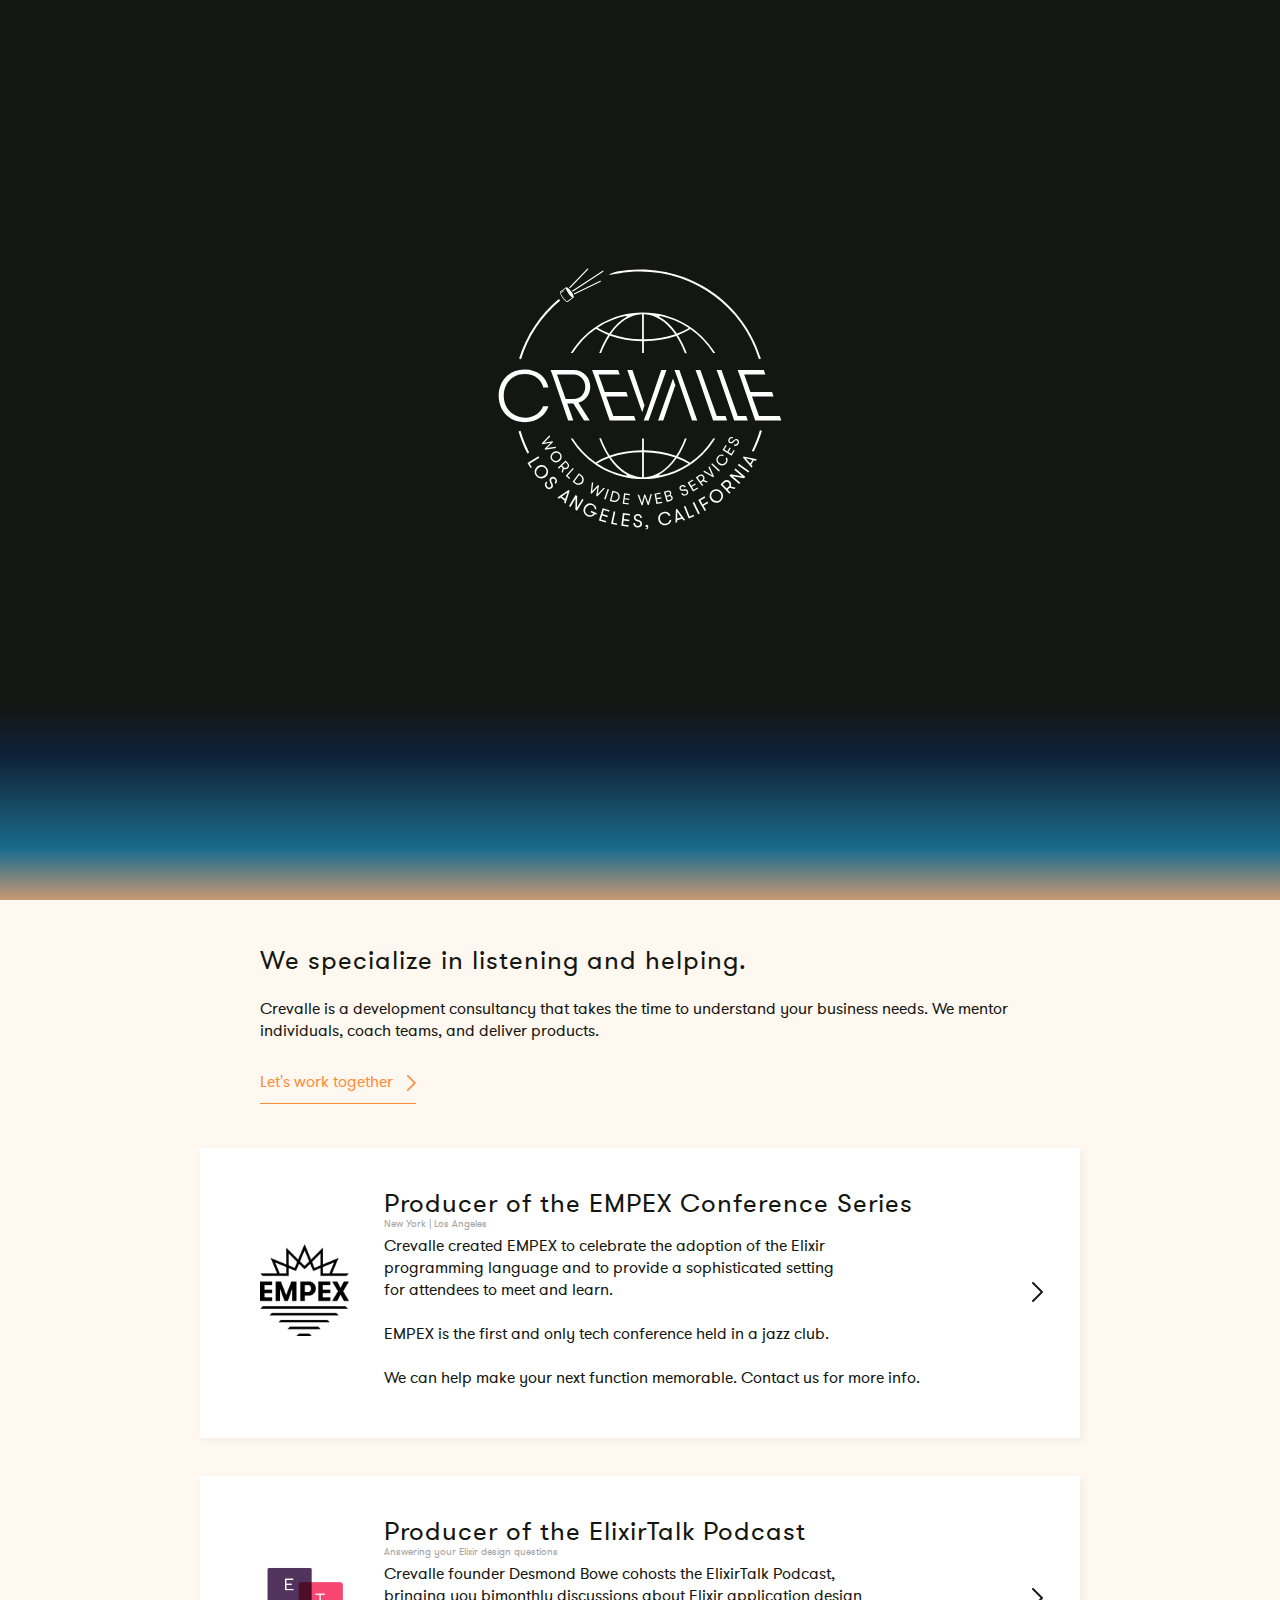
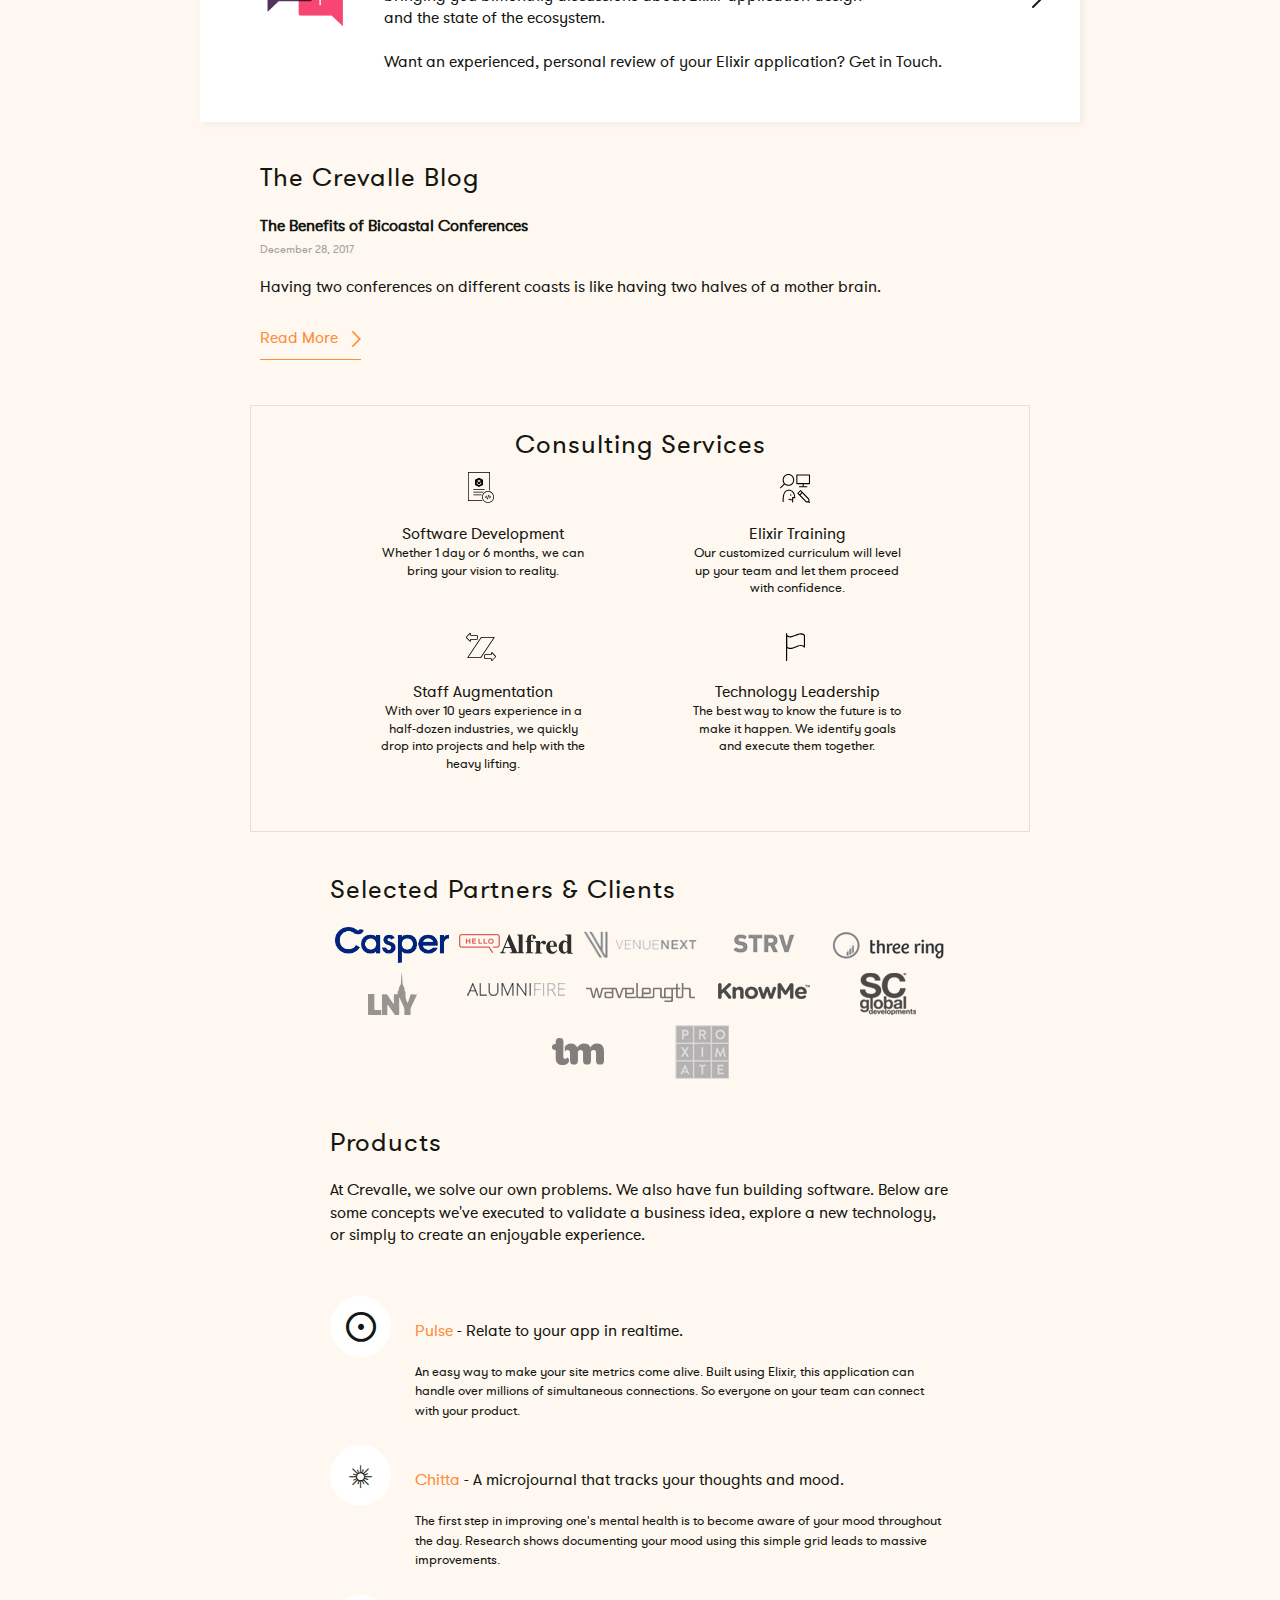
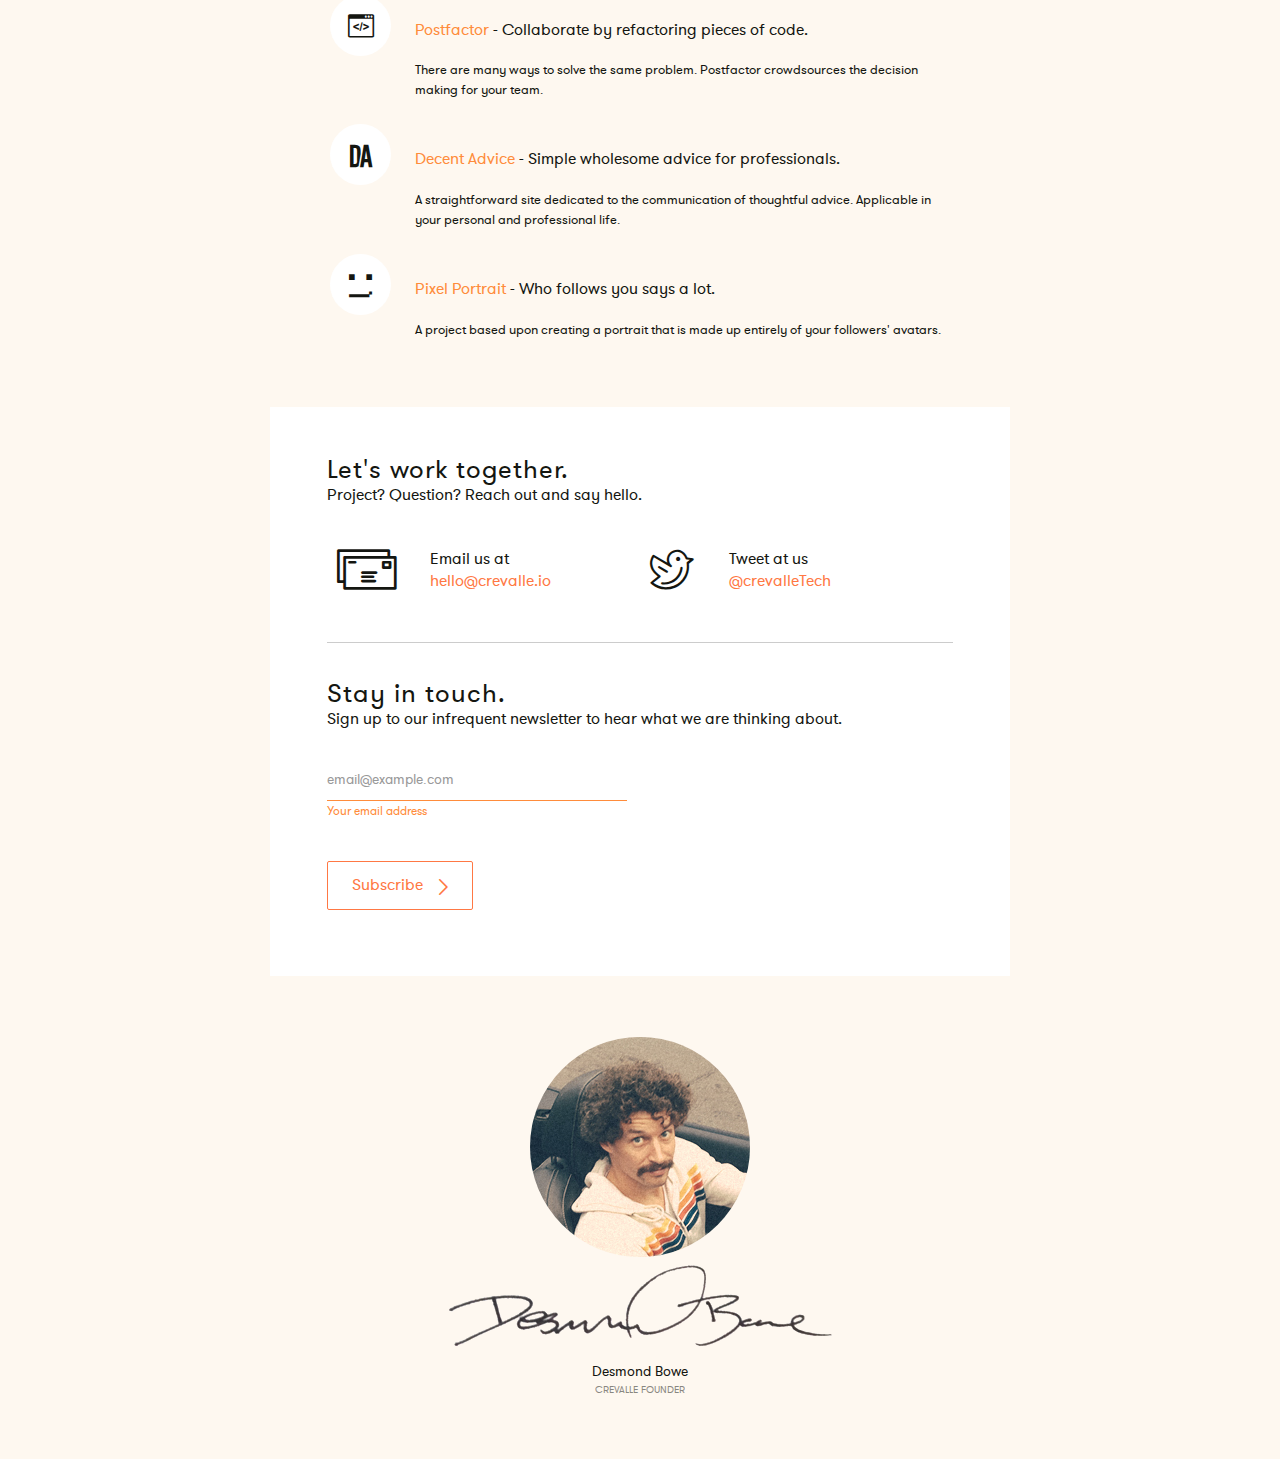
==== commit 5dec5d45: "Update crevalle logo to LA" ====
--- a/index.html
+++ b/index.html
@@ -65,7 +65,7 @@
       <main id="main" role="main">
         <section class="visual show-header">
           <div class="big-logo">
-            <a href="#"><img src="images/logo-big.svg" width="255" height="255" alt="CREVALLE WORLD WIDE WEB SERVICES BROOKLYN, NEW YORK"></a>
+            <a href="#"><img src="images/logo-white.svg" width="400" height="400" alt="CREVALLE WORLD WIDE WEB SERVICES LOS ANGELES, CALIFORNIA"></a>
           </div>
         </section>
         <div class="container range">
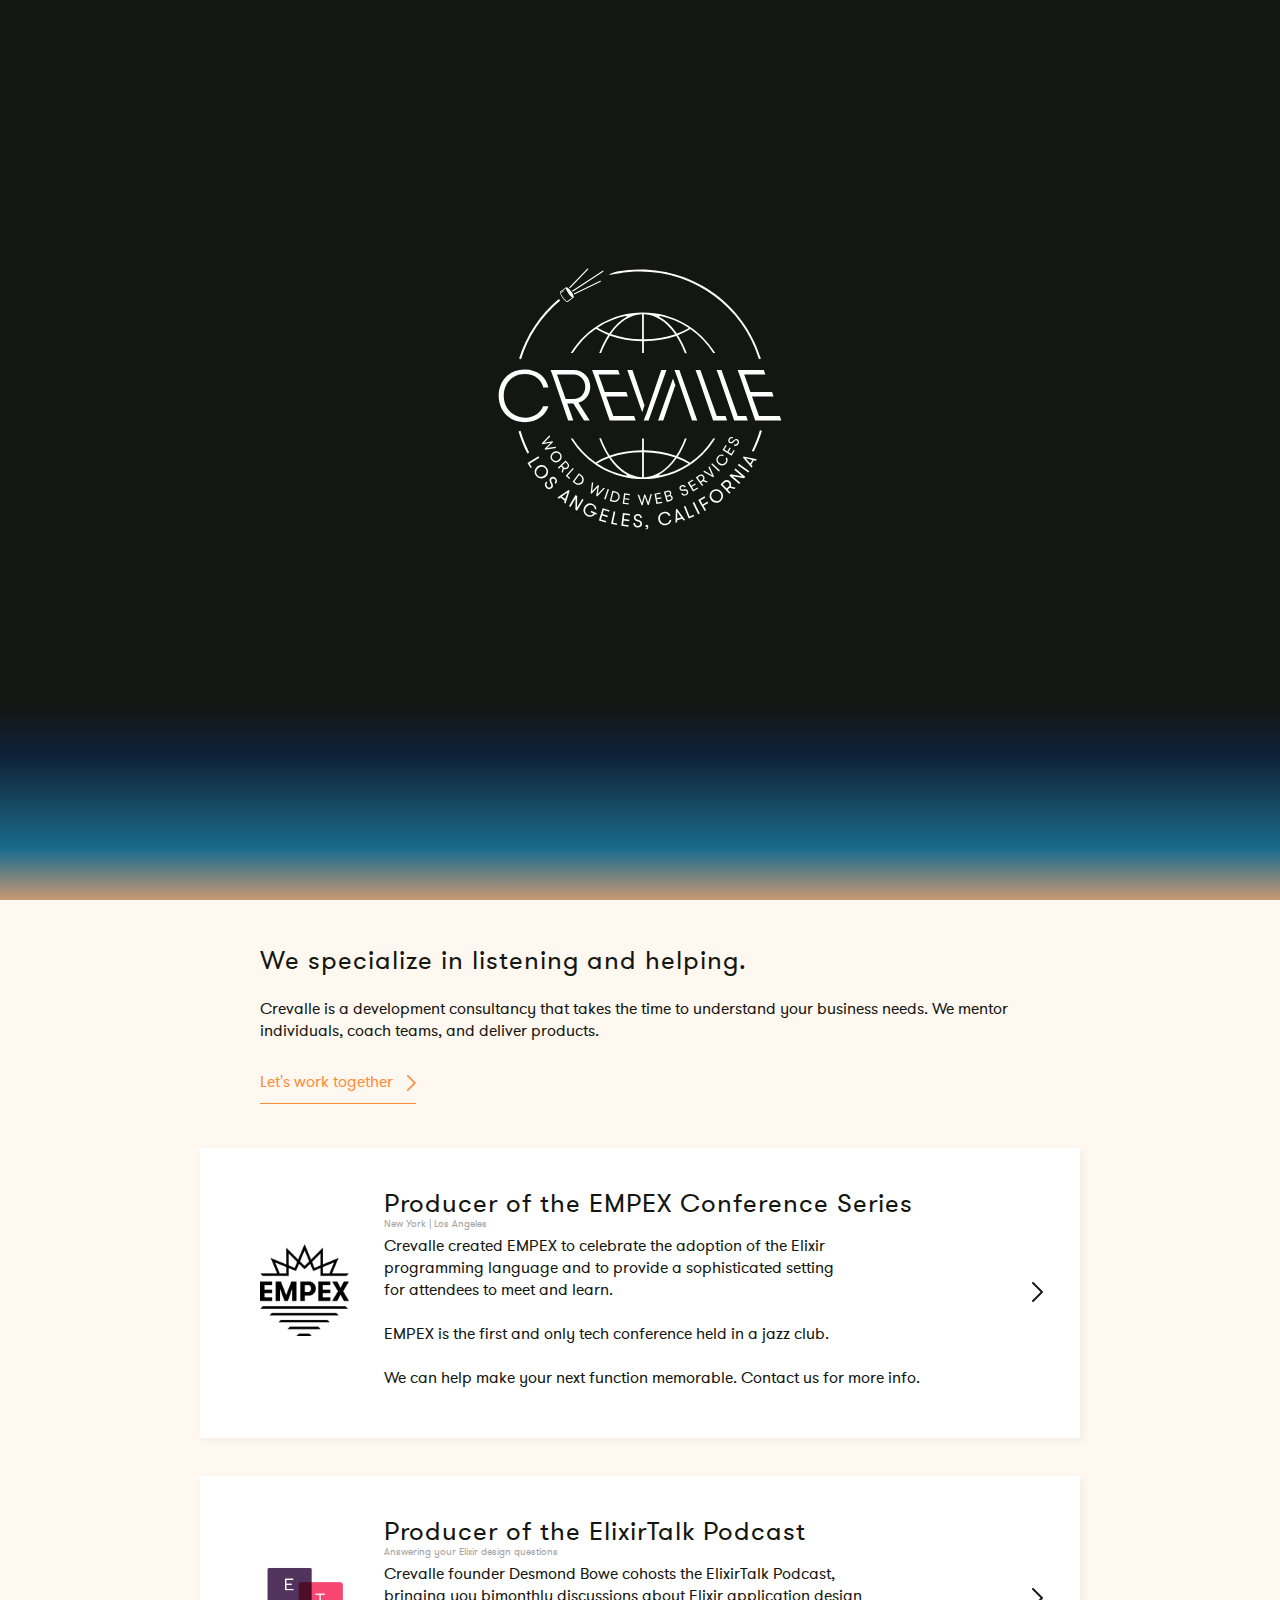
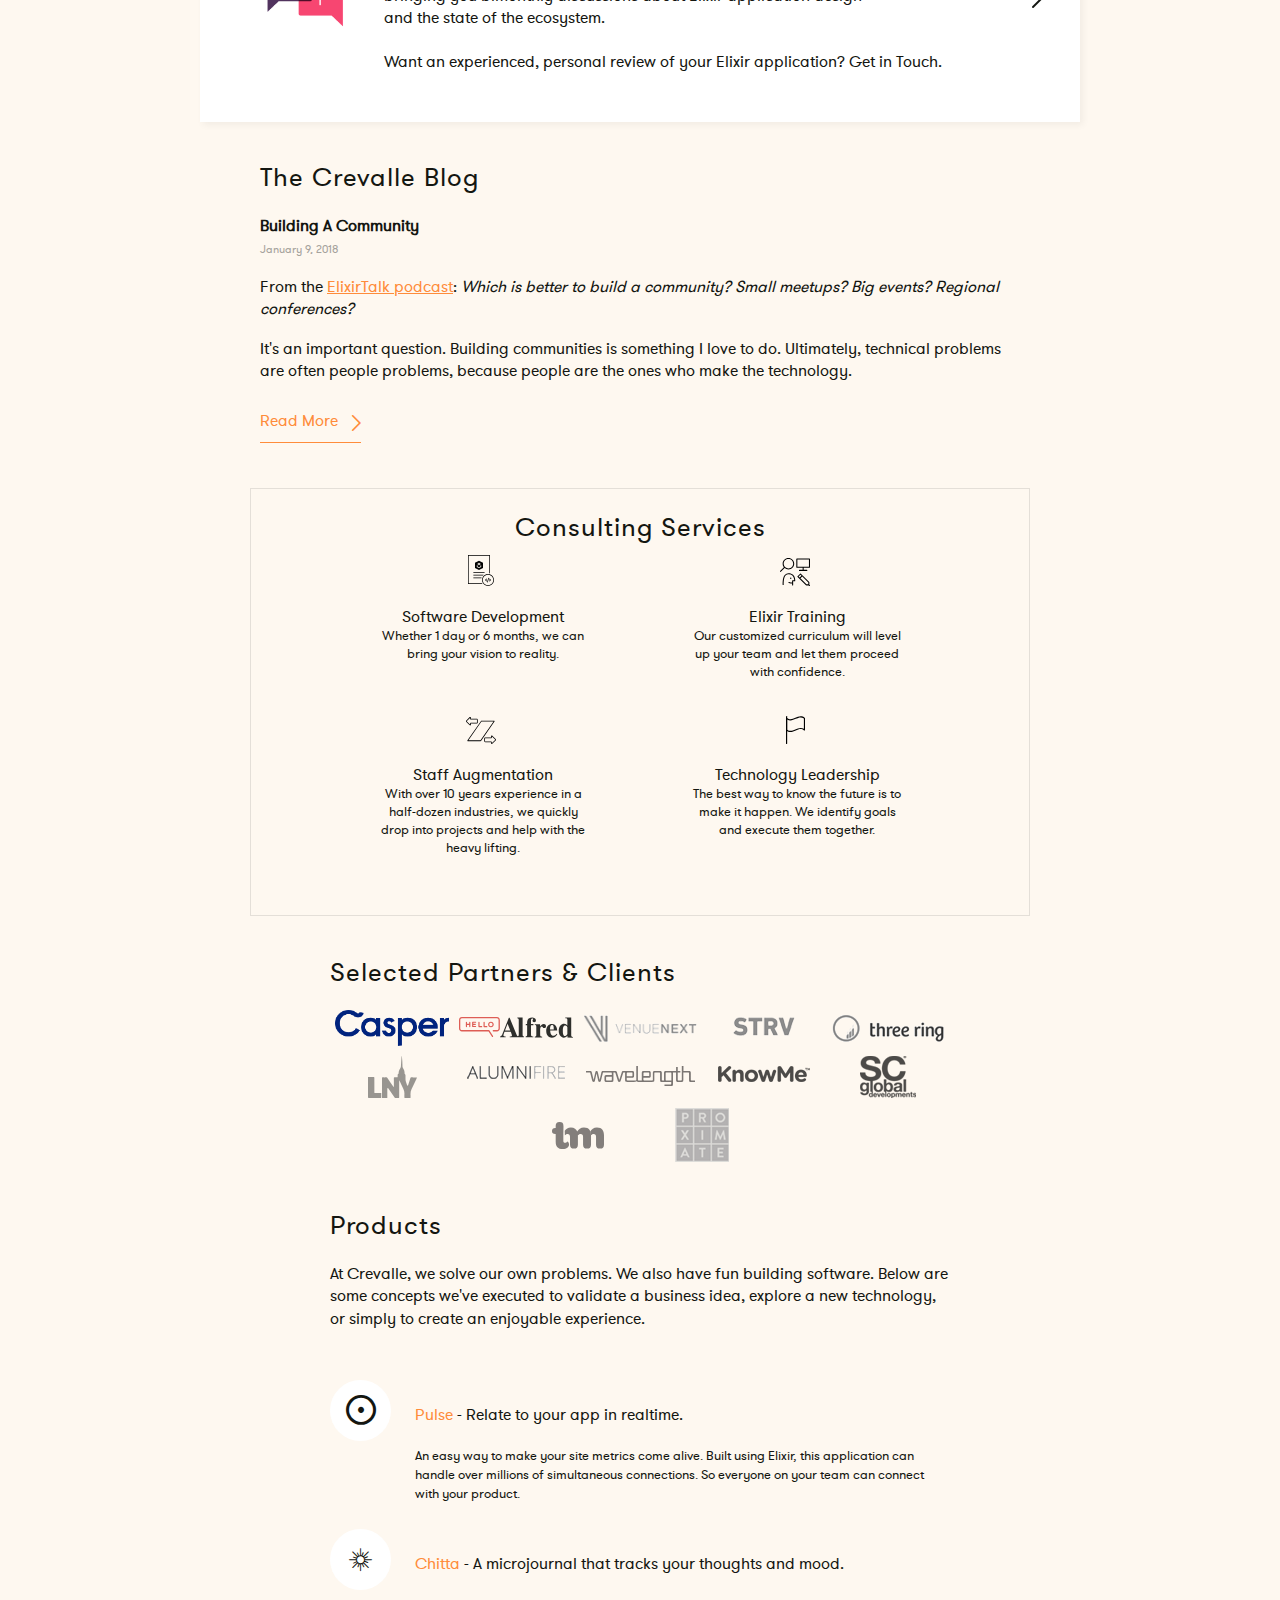
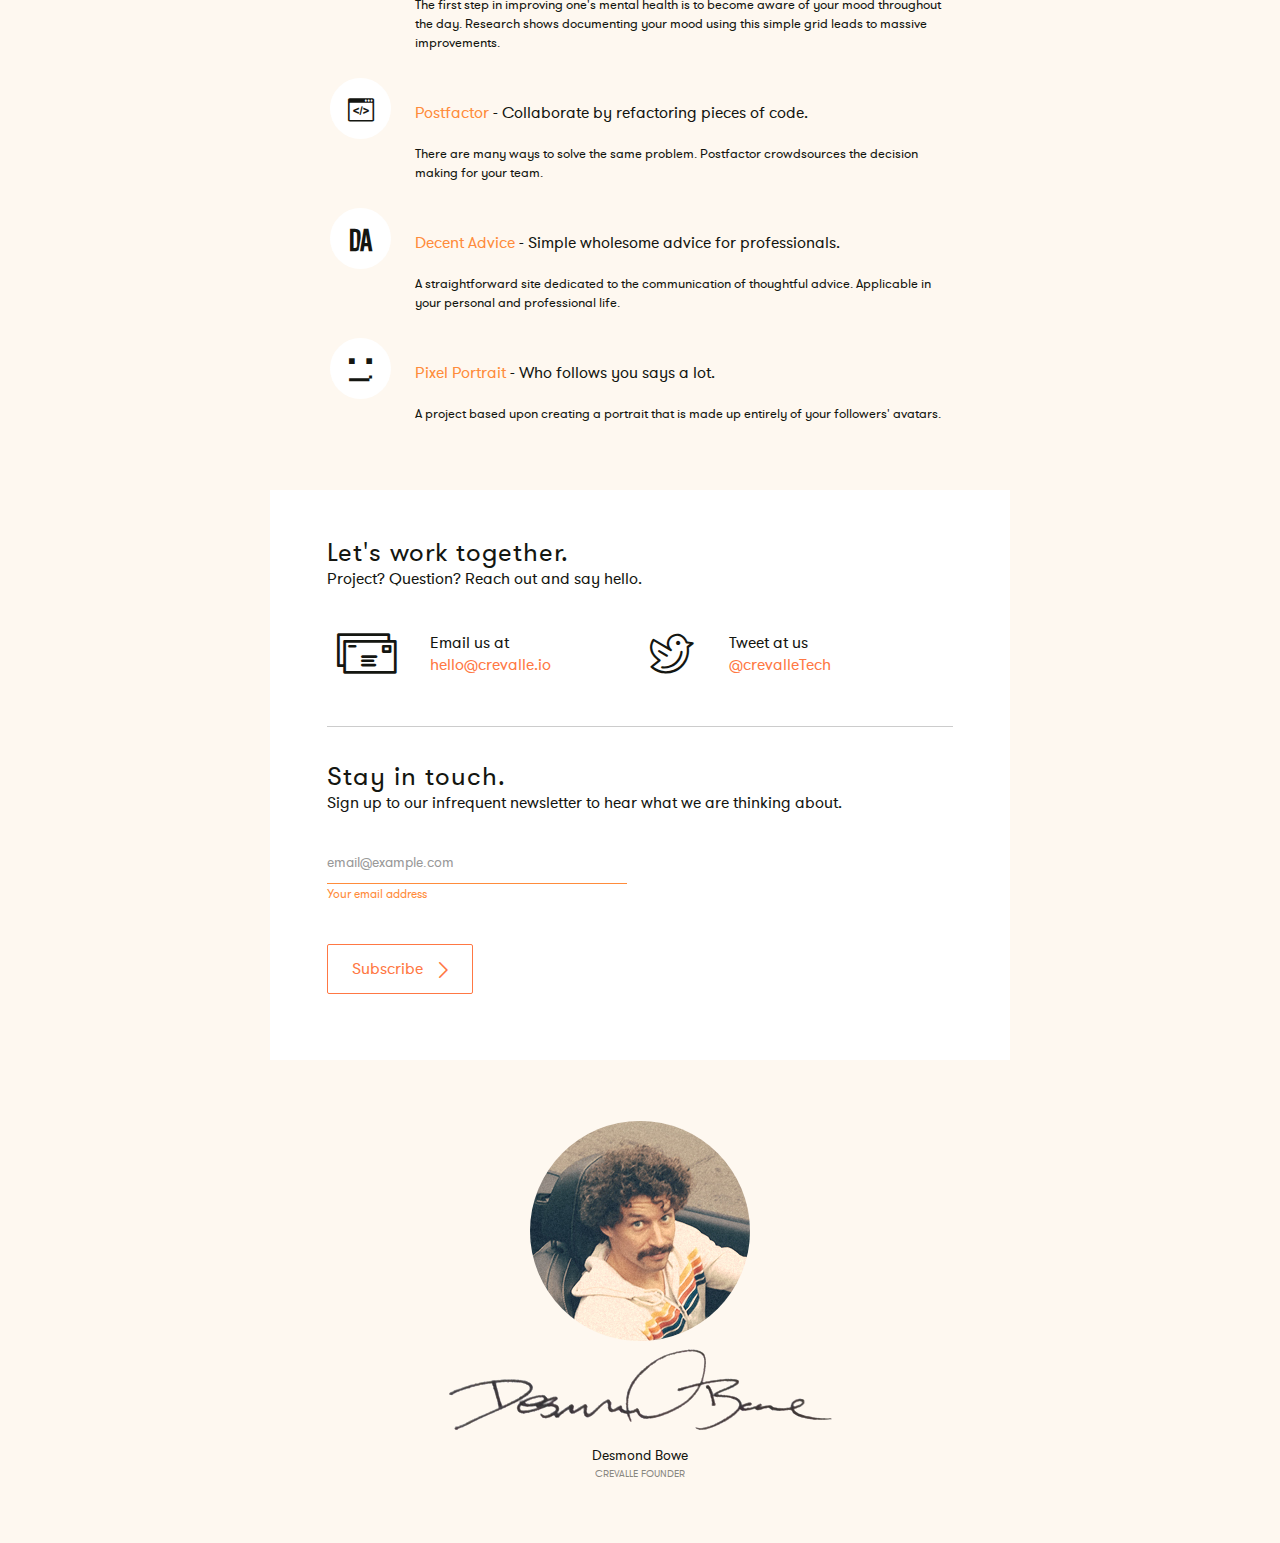
==== commit 287f450c: "Add building a community post" ====
--- a/index.html
+++ b/index.html
@@ -106,10 +106,11 @@
           </section>
           <section class="text-holder">
             <h1>The Crevalle Blog</h1>
-            <strong class="">The Benefits of Bicoastal Conferences</strong>
-            <p><time class="custom-time" datetime="2017-12-28">December 28, 2017</time></p>
-            <p>Having two conferences on different coasts is like having two halves of a mother brain.</p>
-            <a href="benefits-of-bicoastal-conferences.html" class="link animated anchor">Read More <i class="icon-chevron-right"></i></a>
+            <strong class="">Building A Community</strong>
+            <p><time class="custom-time" datetime="2018-01-09">January 9, 2018</time></p>
+            <p>From the <a href="https://soundcloud.com/elixirtalk" target="_blank">ElixirTalk podcast</a>: <i>Which is better to build a community? Small meetups? Big events? Regional conferences?</i></p>
+            <p>It's an important question.  Building communities is something I love to do.  Ultimately, technical problems are often people problems, because people are the ones who make the technology.</p>
+            <a href="building-a-community.html" class="link animated anchor">Read More <i class="icon-chevron-right"></i></a>
           </section>
           <section class="intro-holder">
             <div class="holder">
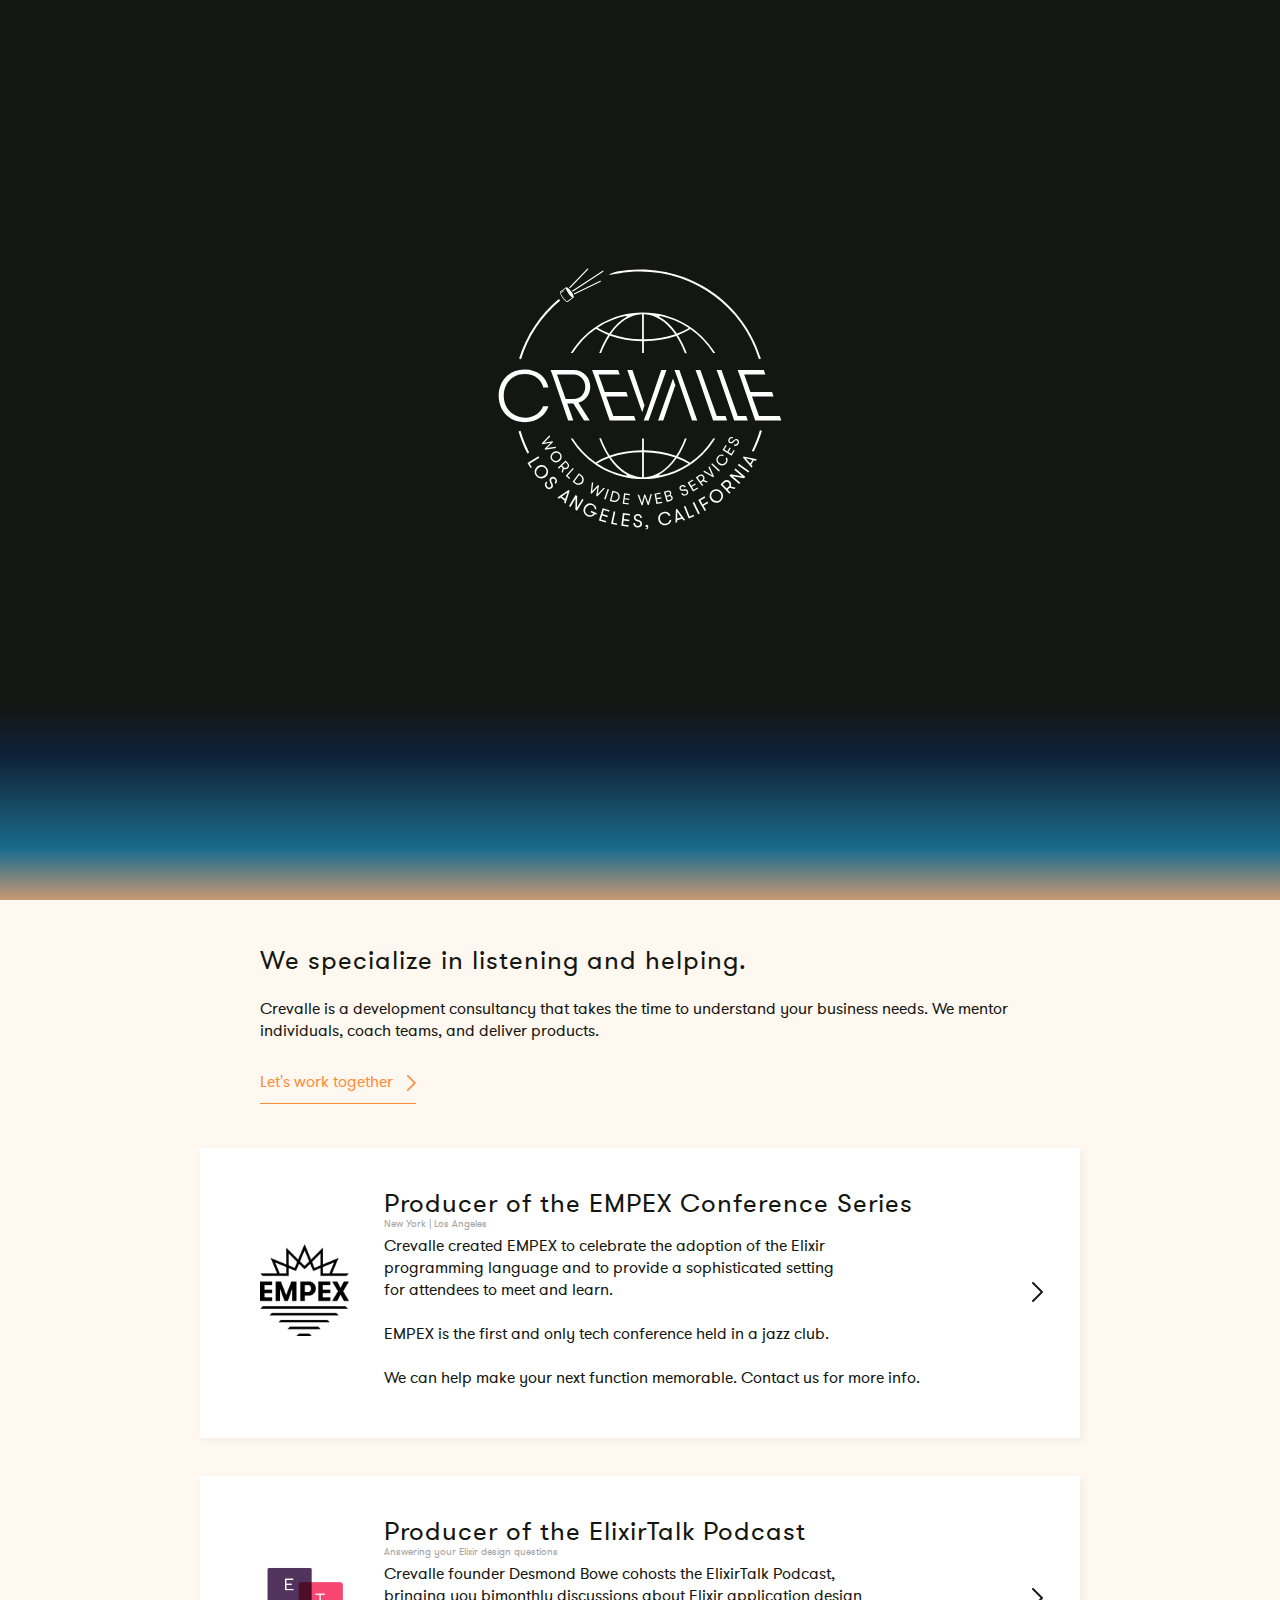
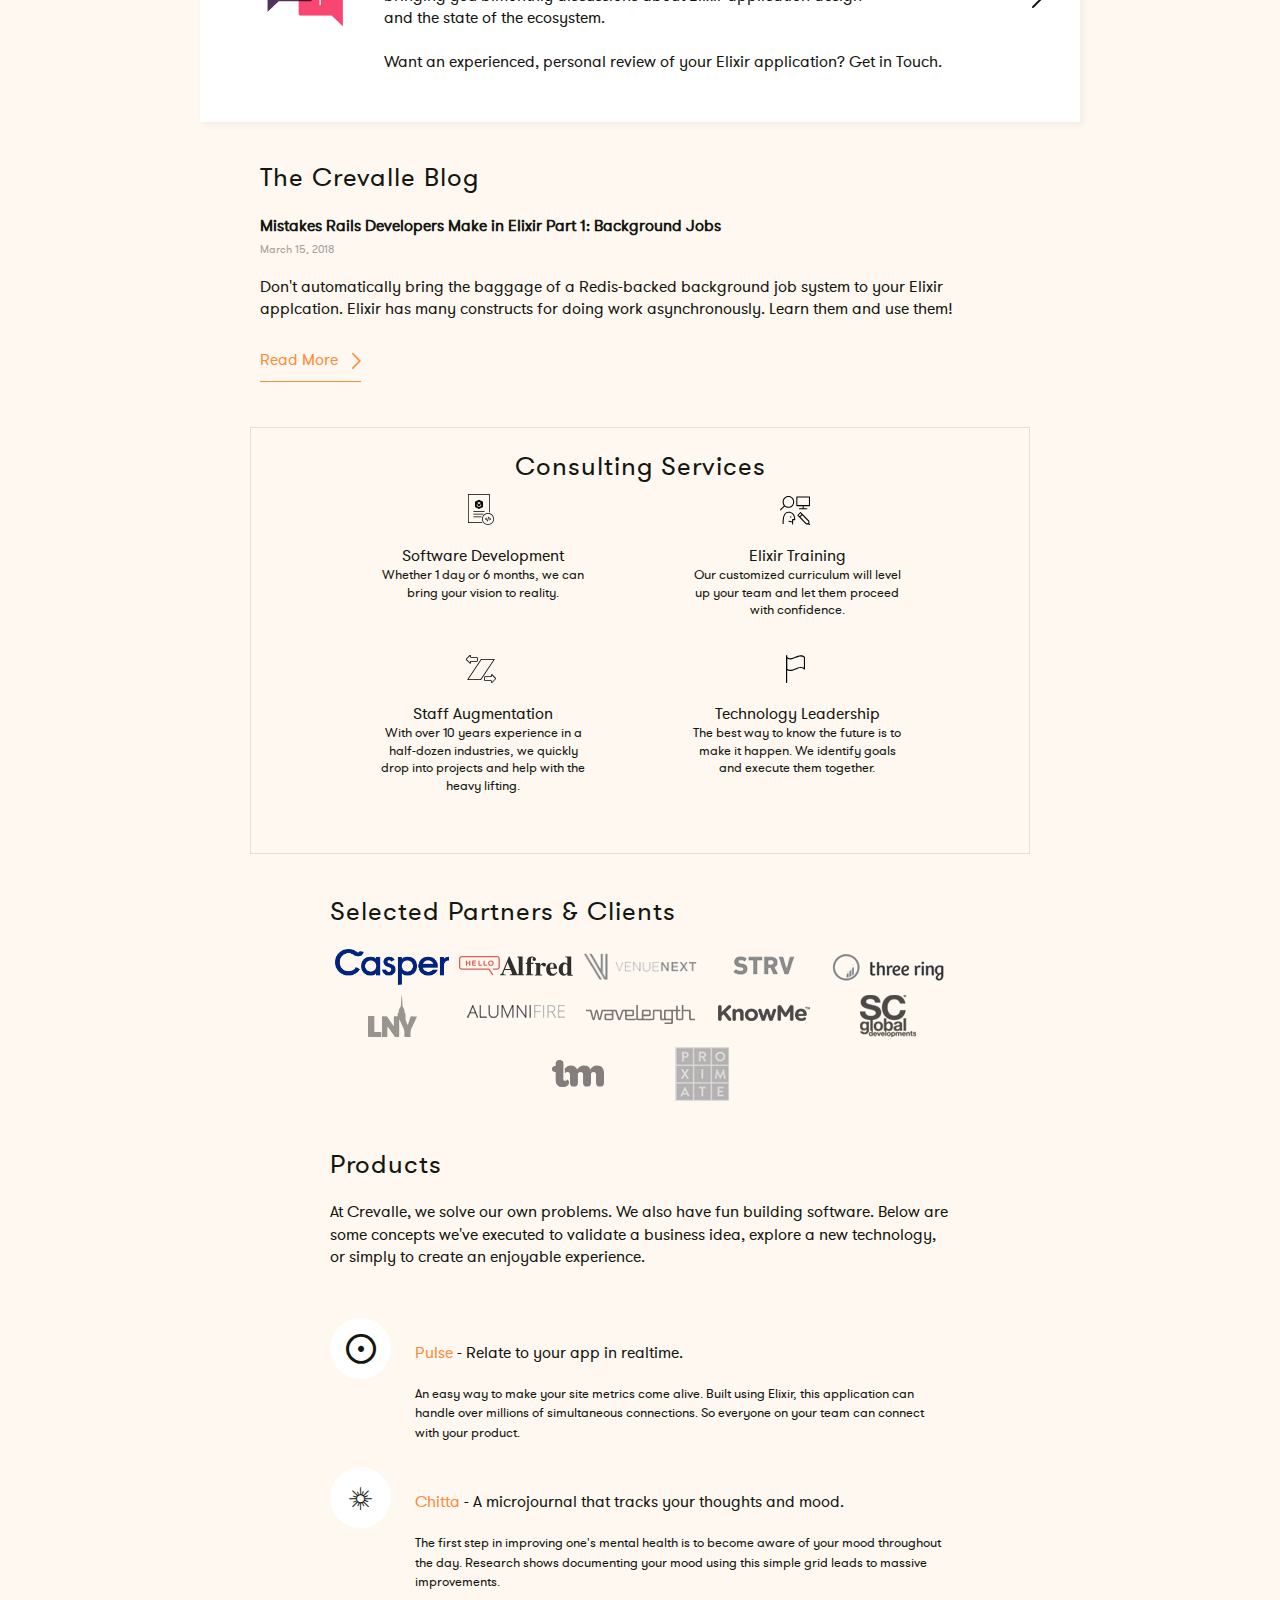
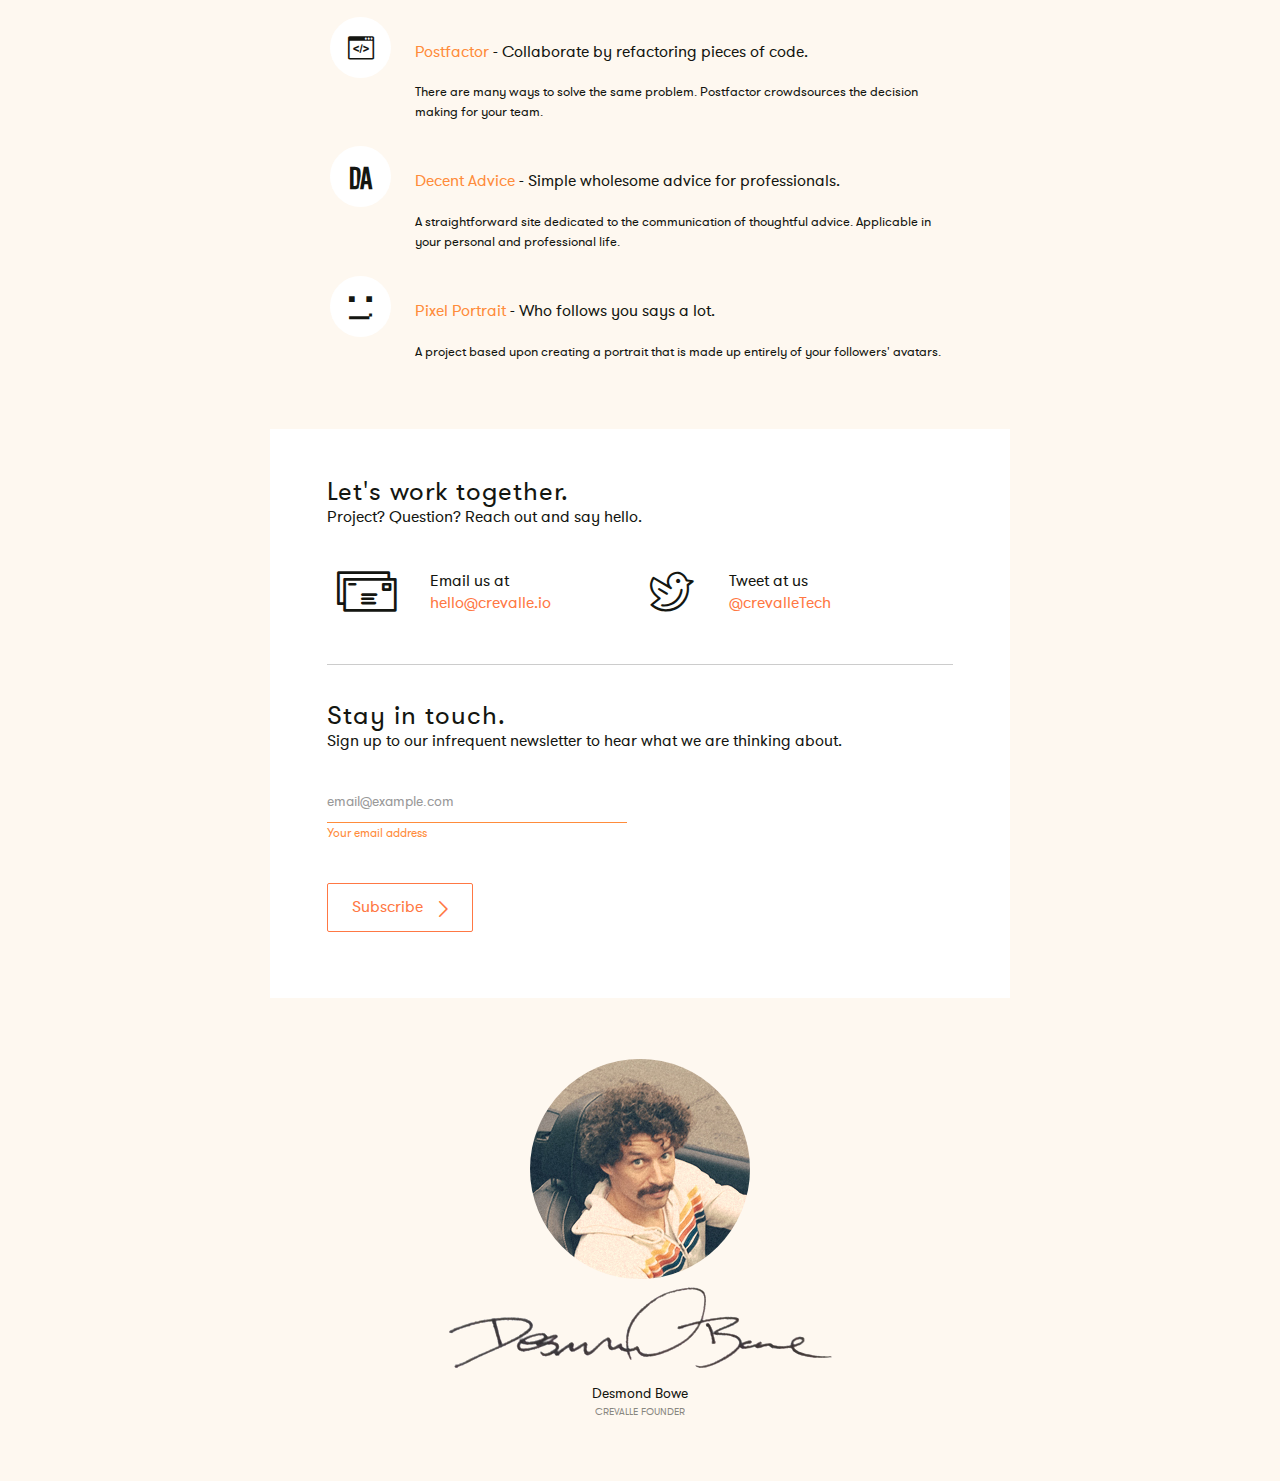
==== commit 2302847b: "Add mistakes rails devs make pt 1 blog post" ====
--- a/index.html
+++ b/index.html
@@ -106,11 +106,10 @@
           </section>
           <section class="text-holder">
             <h1>The Crevalle Blog</h1>
-            <strong class="">Building A Community</strong>
-            <p><time class="custom-time" datetime="2018-01-09">January 9, 2018</time></p>
-            <p>From the <a href="https://soundcloud.com/elixirtalk" target="_blank">ElixirTalk podcast</a>: <i>Which is better to build a community? Small meetups? Big events? Regional conferences?</i></p>
-            <p>It's an important question.  Building communities is something I love to do.  Ultimately, technical problems are often people problems, because people are the ones who make the technology.</p>
-            <a href="building-a-community.html" class="link animated anchor">Read More <i class="icon-chevron-right"></i></a>
+            <strong class="">Mistakes Rails Developers Make in Elixir Part 1: Background Jobs</strong>
+            <p><time class="custom-time" datetime="2018-03-15">March 15, 2018</time></p>
+            <p>Don't automatically bring the baggage of a Redis-backed background job system to your Elixir applcation.  Elixir has many constructs for doing work asynchronously.  Learn them and use them!</p>
+            <a href="mistakes-rails-developers-make-in-phoenix-pt-1-background-jobs.html" class="link animated anchor">Read More <i class="icon-chevron-right"></i></a>
           </section>
           <section class="intro-holder">
             <div class="holder">
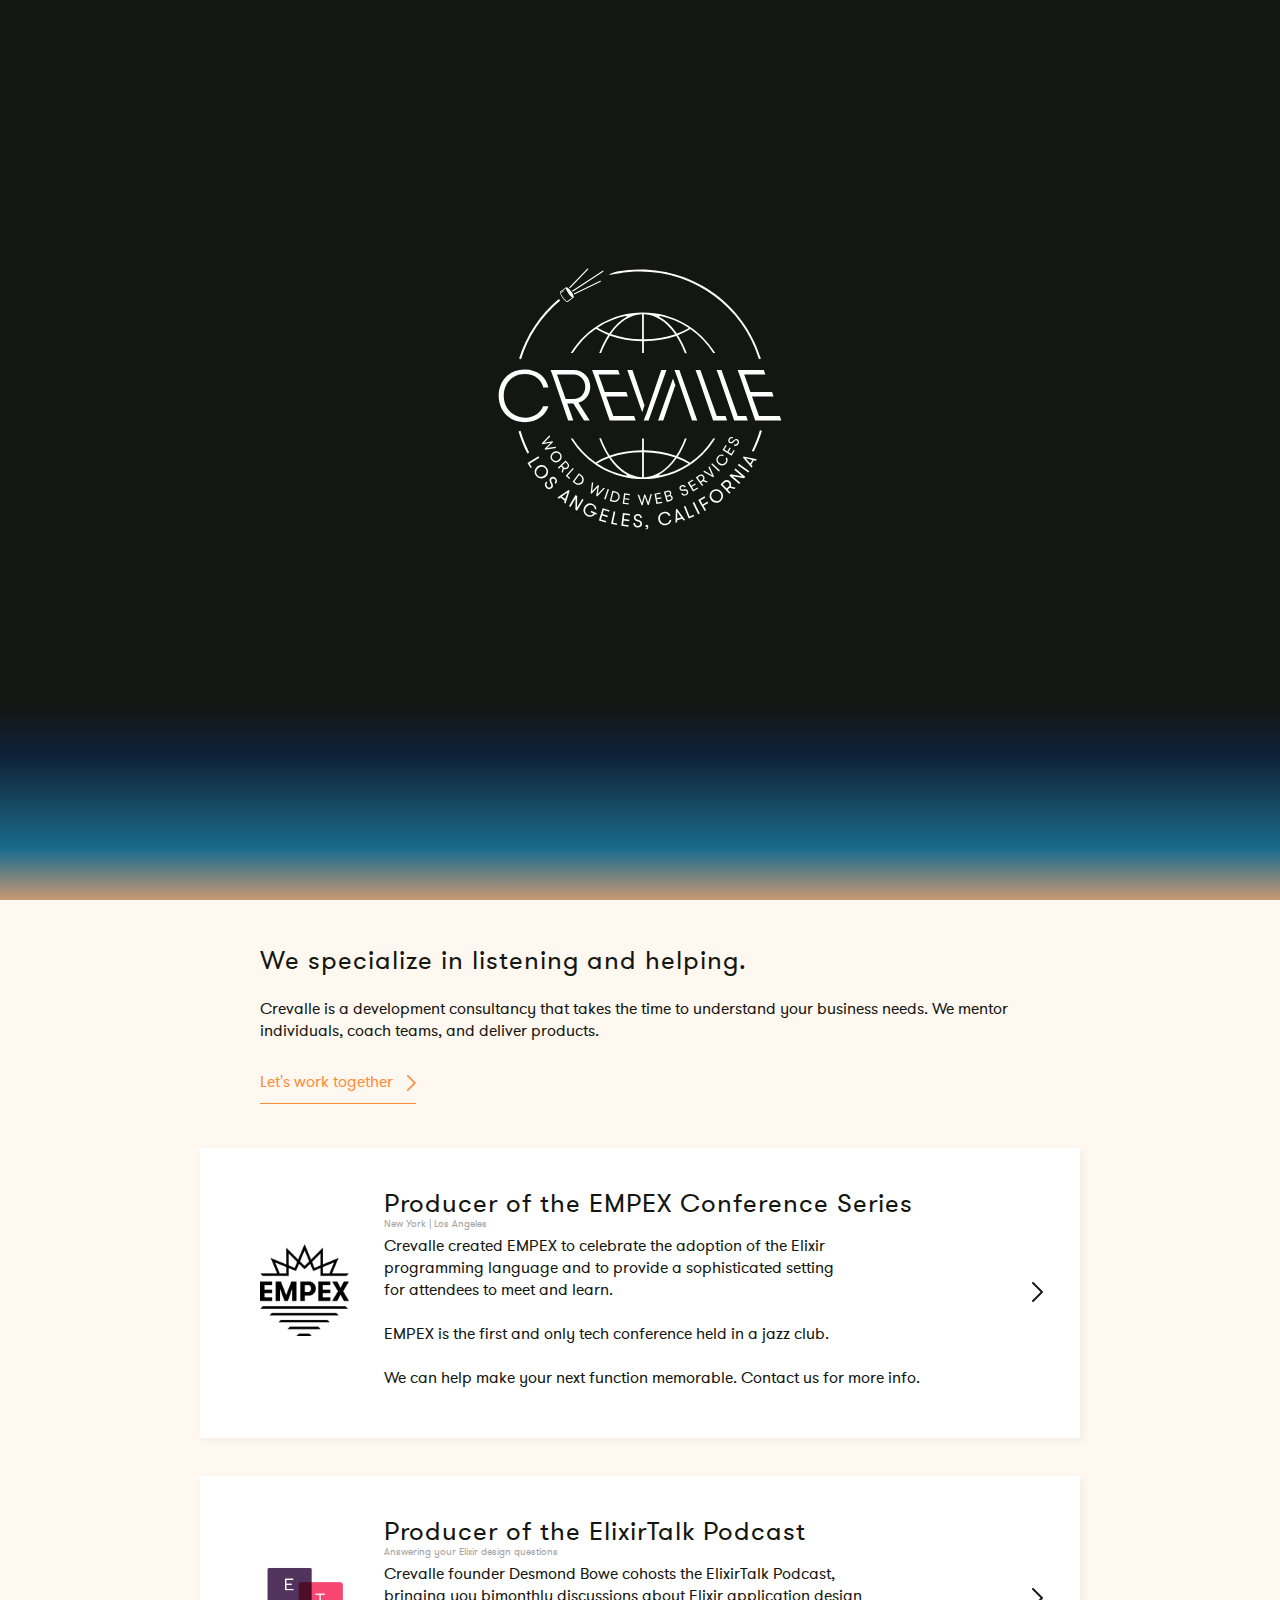
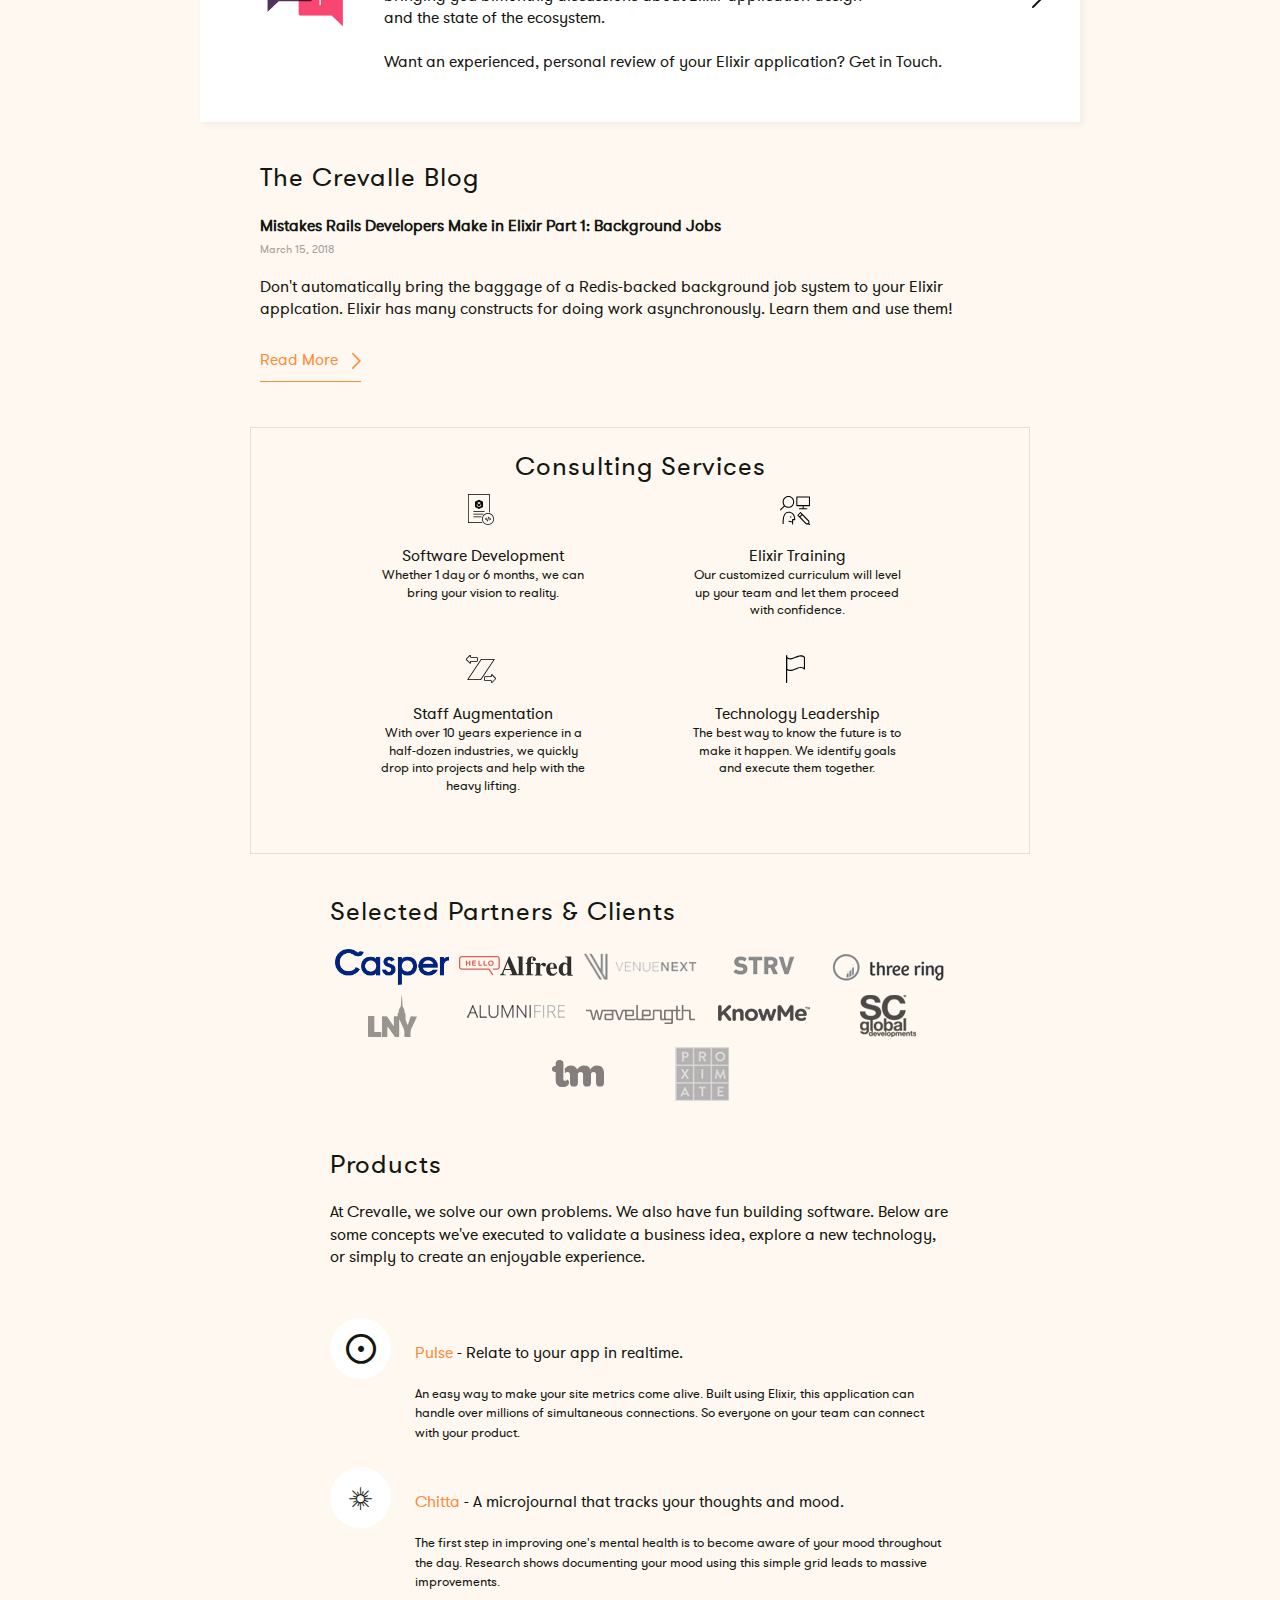
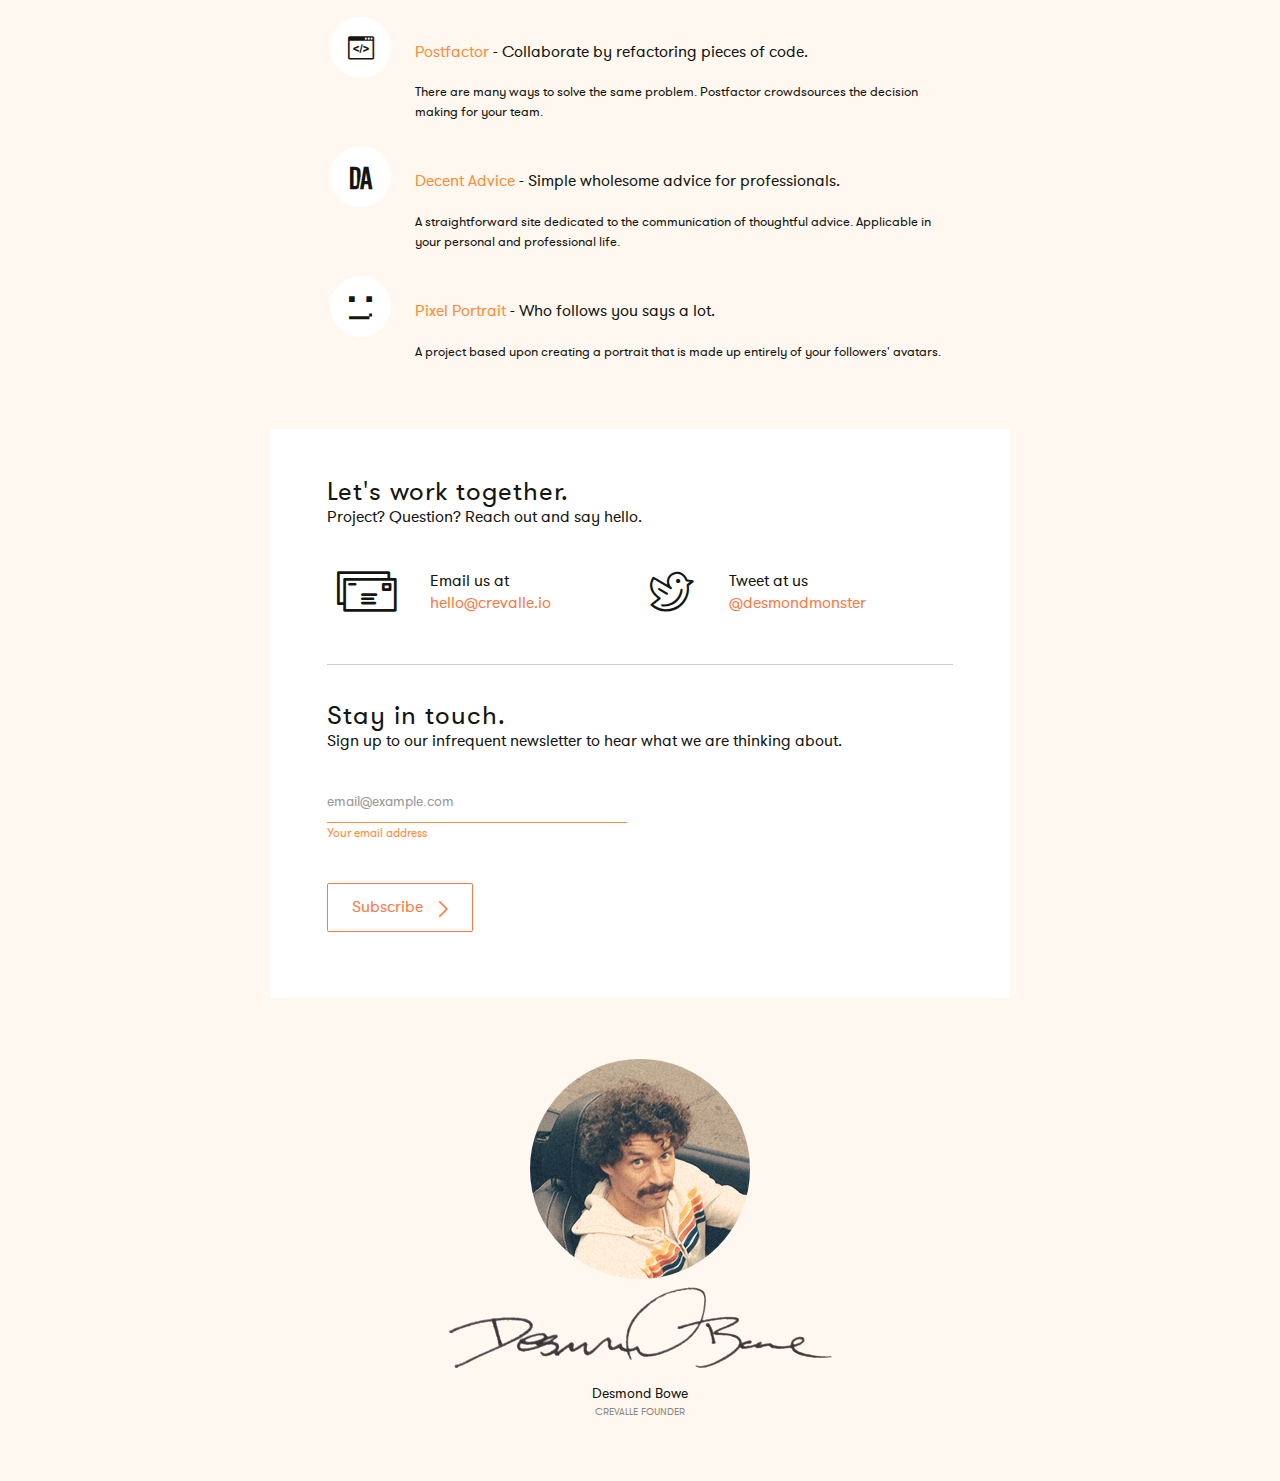
==== commit a792093f: "change twitter handle" ====
--- a/index.html
+++ b/index.html
@@ -38,7 +38,7 @@
     <meta name="keywords" content="software, consulting, empex, elixir, development, culture"/>
 
     <meta name="twitter:card" content="summary" />
-    <meta name="twitter:site" content="@crevalleTech" />
+    <meta name="twitter:site" content="@desmondmonster" />
     <meta name="twitter:title" content="Crevalle" />
     <meta name="twitter:description" content="Crevalle is a development consultancy that takes the time to understand your business needs. We mentor individuals, coach teams, and deliver products."/>
     <meta name="twitter:image" content="images/logo.svg" />
@@ -282,11 +282,11 @@
                     </a>
                   </li>
                   <li>
-                    <a href="https://twitter.com/crevalletech">
+                    <a href="https://twitter.com/desmondmonster">
                       <i class="icon-twetter"></i>
                       <div class="text-box">
                         <p>Tweet at us</p>
-                        <span class="sub-link">@crevalleTech</span>
+                        <span class="sub-link">@desmondmonster</span>
                       </div>
                     </a>
                   </li>
--- a/css/main.css
+++ b/css/main.css
@@ -1,31 +1,38 @@
 /*! normalize.css v3.0.3 | MIT License | github.com/necolas/normalize.css */
-/**
- * 1. Set default font family to sans-serif.
- * 2. Prevent iOS and IE text size adjust after device orientation change,
- *    without disabling user zoom.
- */
-html {
-  font-family: sans-serif;
-  /* 1 */
-  -ms-text-size-adjust: 100%;
-  /* 2 */
-  -webkit-text-size-adjust: 100%;
-  /* 2 */ }
-
-/**
- * Remove default margin.
- */
-body {
-  margin: 0; }
-
-/* HTML5 display definitions
+
+/**
+ * 1. Set default font family to sans-serif.
+ * 2. Prevent iOS and IE text size adjust after device orientation change,
+ *    without disabling user zoom.
+ */
+
+html
+{
+    font-family: sans-serif; /* 1 */
+
+        -ms-text-size-adjust: 100%; /* 2 */
+    -webkit-text-size-adjust: 100%; /* 2 */
+}
+
+/**
+ * Remove default margin.
+ */
+
+body
+{
+    margin: 0;
+}
+
+/* HTML5 display definitions
    ========================================================================== */
-/**
- * Correct `block` display not defined for any HTML5 element in IE 8/9.
- * Correct `block` display not defined for `details` or `summary` in IE 10/11
- * and Firefox.
- * Correct `block` display not defined for `main` in IE 11.
- */
+
+/**
+ * Correct `block` display not defined for any HTML5 element in IE 8/9.
+ * Correct `block` display not defined for `details` or `summary` in IE 10/11
+ * and Firefox.
+ * Correct `block` display not defined for `main` in IE 11.
+ */
+
 article,
 aside,
 details,
@@ -38,1162 +45,1905 @@
 menu,
 nav,
 section,
-summary {
-  display: block; }
-
-/**
- * 1. Correct `inline-block` display not defined in IE 8/9.
- * 2. Normalize vertical alignment of `progress` in Chrome, Firefox, and Opera.
- */
+summary
+{
+    display: block;
+}
+
+/**
+ * 1. Correct `inline-block` display not defined in IE 8/9.
+ * 2. Normalize vertical alignment of `progress` in Chrome, Firefox, and Opera.
+ */
+
 audio,
 canvas,
 progress,
-video {
-  display: inline-block;
-  /* 1 */
-  vertical-align: baseline;
-  /* 2 */ }
-
-/**
- * Prevent modern browsers from displaying `audio` without controls.
- * Remove excess height in iOS 5 devices.
- */
-audio:not([controls]) {
-  display: none;
-  height: 0; }
-
-/**
- * Address `[hidden]` styling not present in IE 8/9/10.
- * Hide the `template` element in IE 8/9/10/11, Safari, and Firefox < 22.
- */
+video
+{
+    display: inline-block; /* 1 */
+
+    vertical-align: baseline; /* 2 */
+}
+
+/**
+ * Prevent modern browsers from displaying `audio` without controls.
+ * Remove excess height in iOS 5 devices.
+ */
+
+audio:not([controls])
+{
+    display: none;
+
+    height: 0;
+}
+
+/**
+ * Address `[hidden]` styling not present in IE 8/9/10.
+ * Hide the `template` element in IE 8/9/10/11, Safari, and Firefox < 22.
+ */
+
 [hidden],
-template {
-  display: none; }
-
-/* Links
+template
+{
+    display: none;
+}
+
+/* Links
    ========================================================================== */
-/**
- * Remove the gray background color from active links in IE 10.
- */
-a {
-  background-color: transparent; }
-
-/**
- * Improve readability of focused elements when they are also in an
- * active/hover state.
- */
+
+/**
+ * Remove the gray background color from active links in IE 10.
+ */
+
+a
+{
+    background-color: transparent;
+}
+
+/**
+ * Improve readability of focused elements when they are also in an
+ * active/hover state.
+ */
+
 a:active,
-a:hover {
-  outline: 0; }
-
-/* Text-level semantics
+a:hover
+{
+    outline: 0;
+}
+
+/* Text-level semantics
    ========================================================================== */
-/**
- * Address styling not present in IE 8/9/10/11, Safari, and Chrome.
- */
-abbr[title] {
-  border-bottom: 1px dotted; }
-
-/**
- * Address style set to `bolder` in Firefox 4+, Safari, and Chrome.
- */
+
+/**
+ * Address styling not present in IE 8/9/10/11, Safari, and Chrome.
+ */
+
+abbr[title]
+{
+    border-bottom: 1px dotted;
+}
+
+/**
+ * Address style set to `bolder` in Firefox 4+, Safari, and Chrome.
+ */
+
 b,
-strong {
-  font-weight: bold; }
-
-/**
- * Address styling not present in Safari and Chrome.
- */
-dfn {
-  font-style: italic; }
-
-/**
- * Address variable `h1` font-size and margin within `section` and `article`
- * contexts in Firefox 4+, Safari, and Chrome.
- */
-h1 {
-  font-size: 2em;
-  margin: 0.67em 0; }
-
-/**
- * Address styling not present in IE 8/9.
- */
-mark {
-  background: #ff0;
-  color: #000; }
-
-/**
- * Address inconsistent and variable font size in all browsers.
- */
-small {
-  font-size: 80%; }
-
-/**
- * Prevent `sub` and `sup` affecting `line-height` in all browsers.
- */
+strong
+{
+    font-weight: bold;
+}
+
+/**
+ * Address styling not present in Safari and Chrome.
+ */
+
+dfn
+{
+    font-style: italic;
+}
+
+/**
+ * Address variable `h1` font-size and margin within `section` and `article`
+ * contexts in Firefox 4+, Safari, and Chrome.
+ */
+
+h1
+{
+    font-size: 2em;
+
+    margin: .67em 0;
+}
+
+/**
+ * Address styling not present in IE 8/9.
+ */
+
+mark
+{
+    color: #000;
+    background: #ff0;
+}
+
+/**
+ * Address inconsistent and variable font size in all browsers.
+ */
+
+small
+{
+    font-size: 80%;
+}
+
+/**
+ * Prevent `sub` and `sup` affecting `line-height` in all browsers.
+ */
+
 sub,
-sup {
-  font-size: 75%;
-  line-height: 0;
-  position: relative;
-  vertical-align: baseline; }
-
-sup {
-  top: -0.5em; }
-
-sub {
-  bottom: -0.25em; }
-
-/* Embedded content
+sup
+{
+    font-size: 75%;
+    line-height: 0;
+
+    position: relative;
+
+    vertical-align: baseline;
+}
+
+sup
+{
+    top: -.5em;
+}
+
+sub
+{
+    bottom: -.25em;
+}
+
+/* Embedded content
    ========================================================================== */
-/**
- * Remove border when inside `a` element in IE 8/9/10.
- */
-img {
-  border: 0; }
-
-/**
- * Correct overflow not hidden in IE 9/10/11.
- */
-svg:not(:root) {
-  overflow: hidden; }
-
-/* Grouping content
+
+/**
+ * Remove border when inside `a` element in IE 8/9/10.
+ */
+
+img
+{
+    border: 0;
+}
+
+/**
+ * Correct overflow not hidden in IE 9/10/11.
+ */
+
+svg:not(:root)
+{
+    overflow: hidden;
+}
+
+/* Grouping content
    ========================================================================== */
-/**
- * Address margin not present in IE 8/9 and Safari.
- */
-figure {
-  margin: 1em 40px; }
-
-/**
- * Address differences between Firefox and other browsers.
- */
-hr {
-  box-sizing: content-box;
-  height: 0; }
-
-/**
- * Contain overflow in all browsers.
- */
-pre {
-  overflow: auto; }
-
-/**
- * Address odd `em`-unit font size rendering in all browsers.
- */
+
+/**
+ * Address margin not present in IE 8/9 and Safari.
+ */
+
+figure
+{
+    margin: 1em 40px;
+}
+
+/**
+ * Address differences between Firefox and other browsers.
+ */
+
+hr
+{
+    box-sizing: content-box;
+    height: 0;
+}
+
+/**
+ * Contain overflow in all browsers.
+ */
+
+pre
+{
+    overflow: auto;
+}
+
+/**
+ * Address odd `em`-unit font size rendering in all browsers.
+ */
+
 code,
 kbd,
 pre,
-samp {
-  font-family: monospace, monospace;
-  font-size: 1em; }
-
-/* Forms
+samp
+{
+    font-family: monospace, monospace;
+    font-size: 1em;
+}
+
+/* Forms
    ========================================================================== */
-/**
- * Known limitation: by default, Chrome and Safari on OS X allow very limited
- * styling of `select`, unless a `border` property is set.
- */
-/**
- * 1. Correct color not being inherited.
- *    Known issue: affects color of disabled elements.
- * 2. Correct font properties not being inherited.
- * 3. Address margins set differently in Firefox 4+, Safari, and Chrome.
- */
+
+/**
+ * Known limitation: by default, Chrome and Safari on OS X allow very limited
+ * styling of `select`, unless a `border` property is set.
+ */
+
+/**
+ * 1. Correct color not being inherited.
+ *    Known issue: affects color of disabled elements.
+ * 2. Correct font properties not being inherited.
+ * 3. Address margins set differently in Firefox 4+, Safari, and Chrome.
+ */
+
 button,
 input,
 optgroup,
 select,
-textarea {
-  color: inherit;
-  /* 1 */
-  font: inherit;
-  /* 2 */
-  margin: 0;
-  /* 3 */ }
-
-/**
- * Address `overflow` set to `hidden` in IE 8/9/10/11.
- */
-button {
-  overflow: visible; }
-
-/**
- * Address inconsistent `text-transform` inheritance for `button` and `select`.
- * All other form control elements do not inherit `text-transform` values.
- * Correct `button` style inheritance in Firefox, IE 8/9/10/11, and Opera.
- * Correct `select` style inheritance in Firefox.
- */
+textarea
+{
+    font: inherit; /* 2 */
+
+    margin: 0; /* 3 */
+
+    color: inherit; /* 1 */
+}
+
+/**
+ * Address `overflow` set to `hidden` in IE 8/9/10/11.
+ */
+
+button
+{
+    overflow: visible;
+}
+
+/**
+ * Address inconsistent `text-transform` inheritance for `button` and `select`.
+ * All other form control elements do not inherit `text-transform` values.
+ * Correct `button` style inheritance in Firefox, IE 8/9/10/11, and Opera.
+ * Correct `select` style inheritance in Firefox.
+ */
+
 button,
-select {
-  text-transform: none; }
-
-/**
- * 1. Avoid the WebKit bug in Android 4.0.* where (2) destroys native `audio`
- *    and `video` controls.
- * 2. Correct inability to style clickable `input` types in iOS.
- * 3. Improve usability and consistency of cursor style between image-type
- *    `input` and others.
- */
+select
+{
+    text-transform: none;
+}
+
+/**
+ * 1. Avoid the WebKit bug in Android 4.0.* where (2) destroys native `audio`
+ *    and `video` controls.
+ * 2. Correct inability to style clickable `input` types in iOS.
+ * 3. Improve usability and consistency of cursor style between image-type
+ *    `input` and others.
+ */
+
 button,
-html input[type="button"],
-input[type="reset"],
-input[type="submit"] {
-  -webkit-appearance: button;
-  /* 2 */
-  cursor: pointer;
-  /* 3 */ }
-
-/**
- * Re-set default cursor for disabled elements.
- */
+html input[type='button'],
+input[type='reset'],
+input[type='submit']
+{
+    cursor: pointer; /* 3 */
+
+    -webkit-appearance: button; /* 2 */
+}
+
+/**
+ * Re-set default cursor for disabled elements.
+ */
+
 button[disabled],
-html input[disabled] {
-  cursor: default; }
-
-/**
- * Remove inner padding and border in Firefox 4+.
- */
+html input[disabled]
+{
+    cursor: default;
+}
+
+/**
+ * Remove inner padding and border in Firefox 4+.
+ */
+
 button::-moz-focus-inner,
-input::-moz-focus-inner {
-  border: 0;
-  padding: 0; }
-
-/**
- * Address Firefox 4+ setting `line-height` on `input` using `!important` in
- * the UA stylesheet.
- */
-input {
-  line-height: normal; }
-
-/**
- * It's recommended that you don't attempt to style these elements.
- * Firefox's implementation doesn't respect box-sizing, padding, or width.
- *
- * 1. Address box sizing set to `content-box` in IE 8/9/10.
- * 2. Remove excess padding in IE 8/9/10.
- */
-input[type="checkbox"],
-input[type="radio"] {
-  box-sizing: border-box;
-  /* 1 */
-  padding: 0;
-  /* 2 */ }
-
-/**
- * Fix the cursor style for Chrome's increment/decrement buttons. For certain
- * `font-size` values of the `input`, it causes the cursor style of the
- * decrement button to change from `default` to `text`.
- */
-input[type="number"]::-webkit-inner-spin-button,
-input[type="number"]::-webkit-outer-spin-button {
-  height: auto; }
-
-/**
- * 1. Address `appearance` set to `searchfield` in Safari and Chrome.
- * 2. Address `box-sizing` set to `border-box` in Safari and Chrome.
- */
-input[type="search"] {
-  -webkit-appearance: textfield;
-  /* 1 */ }
-
-/**
- * Remove inner padding and search cancel button in Safari and Chrome on OS X.
- * Safari (but not Chrome) clips the cancel button when the search input has
- * padding (and `textfield` appearance).
- */
-input[type="search"]::-webkit-search-cancel-button,
-input[type="search"]::-webkit-search-decoration {
-  -webkit-appearance: none; }
-
-/**
- * Define consistent border, margin, and padding.
- */
-fieldset {
-  border: 1px solid #c0c0c0;
-  margin: 0 2px;
-  padding: 0.35em 0.625em 0.75em; }
-
-/**
- * 1. Correct `color` not being inherited in IE 8/9/10/11.
- * 2. Remove padding so people aren't caught out if they zero out fieldsets.
- */
-legend {
-  border: 0;
-  /* 1 */
-  padding: 0;
-  /* 2 */ }
-
-/**
- * Remove default vertical scrollbar in IE 8/9/10/11.
- */
-textarea {
-  overflow: auto; }
-
-/**
- * Don't inherit the `font-weight` (applied by a rule above).
- * NOTE: the default cannot safely be changed in Chrome and Safari on OS X.
- */
-optgroup {
-  font-weight: bold; }
-
-/* Tables
+input::-moz-focus-inner
+{
+    padding: 0;
+
+    border: 0;
+}
+
+/**
+ * Address Firefox 4+ setting `line-height` on `input` using `!important` in
+ * the UA stylesheet.
+ */
+
+input
+{
+    line-height: normal;
+}
+
+/**
+ * It's recommended that you don't attempt to style these elements.
+ * Firefox's implementation doesn't respect box-sizing, padding, or width.
+ *
+ * 1. Address box sizing set to `content-box` in IE 8/9/10.
+ * 2. Remove excess padding in IE 8/9/10.
+ */
+
+input[type='checkbox'],
+input[type='radio']
+{
+    box-sizing: border-box; /* 1 */
+    padding: 0; /* 2 */
+}
+
+/**
+ * Fix the cursor style for Chrome's increment/decrement buttons. For certain
+ * `font-size` values of the `input`, it causes the cursor style of the
+ * decrement button to change from `default` to `text`.
+ */
+
+input[type='number']::-webkit-inner-spin-button,
+input[type='number']::-webkit-outer-spin-button
+{
+    height: auto;
+}
+
+/**
+ * 1. Address `appearance` set to `searchfield` in Safari and Chrome.
+ * 2. Address `box-sizing` set to `border-box` in Safari and Chrome.
+ */
+
+input[type='search']
+{
+    -webkit-appearance: textfield; /* 1 */
+}
+
+/**
+ * Remove inner padding and search cancel button in Safari and Chrome on OS X.
+ * Safari (but not Chrome) clips the cancel button when the search input has
+ * padding (and `textfield` appearance).
+ */
+
+input[type='search']::-webkit-search-cancel-button,
+input[type='search']::-webkit-search-decoration
+{
+    -webkit-appearance: none;
+}
+
+/**
+ * Define consistent border, margin, and padding.
+ */
+
+fieldset
+{
+    margin: 0 2px;
+    padding: .35em .625em .75em;
+
+    border: 1px solid #c0c0c0;
+}
+
+/**
+ * 1. Correct `color` not being inherited in IE 8/9/10/11.
+ * 2. Remove padding so people aren't caught out if they zero out fieldsets.
+ */
+
+legend
+{
+    padding: 0; /* 2 */
+
+    border: 0; /* 1 */
+}
+
+/**
+ * Remove default vertical scrollbar in IE 8/9/10/11.
+ */
+
+textarea
+{
+    overflow: auto;
+}
+
+/**
+ * Don't inherit the `font-weight` (applied by a rule above).
+ * NOTE: the default cannot safely be changed in Chrome and Safari on OS X.
+ */
+
+optgroup
+{
+    font-weight: bold;
+}
+
+/* Tables
    ========================================================================== */
-/**
- * Remove most spacing between table cells.
- */
-table {
-  border-collapse: collapse;
-  border-spacing: 0; }
+
+/**
+ * Remove most spacing between table cells.
+ */
+
+table
+{
+    border-spacing: 0;
+    border-collapse: collapse;
+}
 
 td,
-th {
-  padding: 0; }
-
-.clearfix:after, .container:after {
-  content: '';
-  display: block;
-  clear: both; }
-
-.ellipsis {
-  white-space: nowrap;
-  /* 1 */
-  text-overflow: ellipsis;
-  /* 2 */
-  overflow: hidden; }
-
-html {
-  box-sizing: border-box; }
-
-*, *:before, *:after {
-  box-sizing: inherit; }
-
-* {
-  max-height: 1000000px; }
-
-body {
-  color: #141611;
-  background: #fef8f0;
-  font: 16px/1.375 "gt_walsheim", "Helvetica Neue", "Helvetica", sans-serif;
-  min-width: 320px;
-  -webkit-font-smoothing: antialiased;
-  -moz-osx-font-smoothing: grayscale; }
-
-@media screen and (max-width: 767px) {
-  body {
-    font-size: 14px; } }
-
-img {
-  max-width: 100%;
-  height: auto;
-  vertical-align: top; }
-
-.gm-style img {
-  max-width: none; }
-
-@media only screen and (min-width: 1025px) {
-  a[href^=tel], a[href^=skype], a[href^=sms] {
-    cursor: default;
-    pointer-events: none; } }
-
-h1, .h1,
-h2, .h2,
-h3, .h3,
-h4, .h4,
-h5, .h5,
-h6, .h6,
-.h {
-  font-family: inherit;
-  font-weight: 400;
-  margin: 0 0 0.7em;
-  color: inherit; }
-
-h1, .h1 {
-  font-size: 26px;
-  letter-spacing: 1px; }
-
-@media screen and (max-width: 767px) {
-  h1, .h1 {
-    font-size: 23px; } }
-
-h2, .h2 {
-  font-size: 24px; }
-
-@media screen and (max-width: 767px) {
-  h2, .h2 {
-    font-size: 22px; } }
-
-h3, .h3 {
-  font-size: 22px; }
-
-@media screen and (max-width: 767px) {
-  h3, .h3 {
-    font-size: 20px; } }
-
-h4, .h4 {
-  font-size: 20px; }
-
-@media screen and (max-width: 767px) {
-  h4, .h4 {
-    font-size: 18px; } }
-
-h5, .h5 {
-  font-size: 18px; }
-
-@media screen and (max-width: 767px) {
-  h5, .h5 {
-    font-size: 16px; } }
-
-h6, .h6 {
-  font-size: 16px; }
-
-@media screen and (max-width: 767px) {
-  h6, .h6 {
-    font-size: 14px; } }
-
-p {
-  margin: 0 0 1.1em; }
-
-a {
-  color: #ff8c3b; }
-  a:hover, a:focus {
-    text-decoration: none; }
-  a.add-color {
-    color: currentColor; }
+th
+{
+    padding: 0;
+}
+
+.clearfix:after,
+.container:after
+{
+    display: block;
+    clear: both;
+
+    content: '';
+}
+
+.ellipsis
+{
+    overflow: hidden;
+
+    white-space: nowrap; /* 1 */
+    text-overflow: ellipsis; /* 2 */
+}
+
+html
+{
+    box-sizing: border-box;
+}
+
+*,
+*:before,
+*:after
+{
+    box-sizing: inherit;
+}
+
+*
+{
+    max-height: 1000000px;
+}
+
+body
+{
+    font: 16px/1.375 'gt_walsheim', 'Helvetica Neue', 'Helvetica', sans-serif;
+
+    min-width: 320px;
+
+    color: #141611;
+    background: #fef8f0;
+
+    -webkit-font-smoothing: antialiased;
+    -moz-osx-font-smoothing: grayscale;
+}
+
+img
+{
+    max-width: 100%;
+    height: auto;
+
+    vertical-align: top;
+}
+
+.gm-style img
+{
+    max-width: none;
+}
+
+h1,
+.h1,
+h2,
+.h2,
+h3,
+.h3,
+h4,
+.h4,
+h5,
+.h5,
+h6,
+.h6,
+.h
+{
+    font-family: inherit;
+    font-weight: 400;
+
+    margin: 0 0 .7em;
+
+    color: inherit;
+}
+
+h1,
+.h1
+{
+    font-size: 26px;
+
+    letter-spacing: 1px;
+}
+
+h2,
+.h2
+{
+    font-size: 24px;
+}
+
+h3,
+.h3
+{
+    font-size: 22px;
+}
+
+h4,
+.h4
+{
+    font-size: 20px;
+}
+
+h5,
+.h5
+{
+    font-size: 18px;
+}
+
+h6,
+.h6
+{
+    font-size: 16px;
+}
+
+p
+{
+    margin: 0 0 1.1em;
+}
+
+a
+{
+    color: #ff8c3b;
+}
+
+a:hover,
+a:focus
+{
+    text-decoration: none;
+}
+
+a.add-color
+{
+    color: currentColor;
+}
 
 form,
-fieldset {
-  margin: 0;
-  padding: 0;
-  border-style: none; }
+fieldset
+{
+    margin: 0;
+    padding: 0;
+
+    border-style: none;
+}
 
 input[type='text'],
 input[type='tel'],
 input[type='email'],
 input[type='search'],
 input[type='password'],
-textarea {
-  -webkit-appearance: none;
-  -webkit-border-radius: 0;
-  box-sizing: border-box;
-  border: 1px solid #ff8c3b;
-  border-width: 0 0 1px;
-  padding: 11px 0;
-  width: 100%; }
-  input[type='text']:focus,
-  input[type='tel']:focus,
-  input[type='email']:focus,
-  input[type='search']:focus,
-  input[type='password']:focus,
-  textarea:focus {
+textarea
+{
+    box-sizing: border-box;
+    width: 100%;
+    padding: 11px 0;
+
+    border: 1px solid #ff8c3b;
+    border-width: 0 0 1px;
+    -webkit-border-radius: 0;
+
+    -webkit-appearance: none;
+}
+
+input[type='text']:focus,
+input[type='tel']:focus,
+input[type='email']:focus,
+input[type='search']:focus,
+input[type='password']:focus,
+textarea:focus
+{
+    color: #b3b3b3;
     outline: none;
     box-shadow: none;
-    color: #b3b3b3; }
-    input[type='text']:focus::-webkit-input-placeholder,
-    input[type='tel']:focus::-webkit-input-placeholder,
-    input[type='email']:focus::-webkit-input-placeholder,
-    input[type='search']:focus::-webkit-input-placeholder,
-    input[type='password']:focus::-webkit-input-placeholder,
-    textarea:focus::-webkit-input-placeholder {
-      color: #b3b3b3; }
-    input[type='text']:focus::-moz-placeholder,
-    input[type='tel']:focus::-moz-placeholder,
-    input[type='email']:focus::-moz-placeholder,
-    input[type='search']:focus::-moz-placeholder,
-    input[type='password']:focus::-moz-placeholder,
-    textarea:focus::-moz-placeholder {
-      opacity: 1;
-      color: #b3b3b3; }
-    input[type='text']:focus:-moz-placeholder,
-    input[type='tel']:focus:-moz-placeholder,
-    input[type='email']:focus:-moz-placeholder,
-    input[type='search']:focus:-moz-placeholder,
-    input[type='password']:focus:-moz-placeholder,
-    textarea:focus:-moz-placeholder {
-      color: #b3b3b3; }
-    input[type='text']:focus:-ms-input-placeholder,
-    input[type='tel']:focus:-ms-input-placeholder,
-    input[type='email']:focus:-ms-input-placeholder,
-    input[type='search']:focus:-ms-input-placeholder,
-    input[type='password']:focus:-ms-input-placeholder,
-    textarea:focus:-ms-input-placeholder {
-      color: #b3b3b3; }
-    input[type='text']:focus.placeholder,
-    input[type='tel']:focus.placeholder,
-    input[type='email']:focus.placeholder,
-    input[type='search']:focus.placeholder,
-    input[type='password']:focus.placeholder,
-    textarea:focus.placeholder {
-      color: #b3b3b3; }
-  input[type='text']::-webkit-input-placeholder,
-  input[type='tel']::-webkit-input-placeholder,
-  input[type='email']::-webkit-input-placeholder,
-  input[type='search']::-webkit-input-placeholder,
-  input[type='password']::-webkit-input-placeholder,
-  textarea::-webkit-input-placeholder {
-    color: #999; }
-  input[type='text']::-moz-placeholder,
-  input[type='tel']::-moz-placeholder,
-  input[type='email']::-moz-placeholder,
-  input[type='search']::-moz-placeholder,
-  input[type='password']::-moz-placeholder,
-  textarea::-moz-placeholder {
+}
+
+input[type='text']:focus::-webkit-input-placeholder,
+input[type='tel']:focus::-webkit-input-placeholder,
+input[type='email']:focus::-webkit-input-placeholder,
+input[type='search']:focus::-webkit-input-placeholder,
+input[type='password']:focus::-webkit-input-placeholder,
+textarea:focus::-webkit-input-placeholder
+{
+    color: #b3b3b3;
+}
+
+input[type='text']:focus::-moz-placeholder,
+input[type='tel']:focus::-moz-placeholder,
+input[type='email']:focus::-moz-placeholder,
+input[type='search']:focus::-moz-placeholder,
+input[type='password']:focus::-moz-placeholder,
+textarea:focus::-moz-placeholder
+{
     opacity: 1;
-    color: #999; }
-  input[type='text']:-moz-placeholder,
-  input[type='tel']:-moz-placeholder,
-  input[type='email']:-moz-placeholder,
-  input[type='search']:-moz-placeholder,
-  input[type='password']:-moz-placeholder,
-  textarea:-moz-placeholder {
-    color: #999; }
-  input[type='text']:-ms-input-placeholder,
-  input[type='tel']:-ms-input-placeholder,
-  input[type='email']:-ms-input-placeholder,
-  input[type='search']:-ms-input-placeholder,
-  input[type='password']:-ms-input-placeholder,
-  textarea:-ms-input-placeholder {
-    color: #999; }
-  input[type='text'].placeholder,
-  input[type='tel'].placeholder,
-  input[type='email'].placeholder,
-  input[type='search'].placeholder,
-  input[type='password'].placeholder,
-  textarea.placeholder {
-    color: #999; }
-
-select {
-  -webkit-border-radius: 0; }
-
-textarea {
-  resize: vertical;
-  vertical-align: top; }
+    color: #b3b3b3;
+}
+
+input[type='text']:focus:-moz-placeholder,
+input[type='tel']:focus:-moz-placeholder,
+input[type='email']:focus:-moz-placeholder,
+input[type='search']:focus:-moz-placeholder,
+input[type='password']:focus:-moz-placeholder,
+textarea:focus:-moz-placeholder
+{
+    color: #b3b3b3;
+}
+
+input[type='text']:focus:-ms-input-placeholder,
+input[type='tel']:focus:-ms-input-placeholder,
+input[type='email']:focus:-ms-input-placeholder,
+input[type='search']:focus:-ms-input-placeholder,
+input[type='password']:focus:-ms-input-placeholder,
+textarea:focus:-ms-input-placeholder
+{
+    color: #b3b3b3;
+}
+
+input[type='text']:focus.placeholder,
+input[type='tel']:focus.placeholder,
+input[type='email']:focus.placeholder,
+input[type='search']:focus.placeholder,
+input[type='password']:focus.placeholder,
+textarea:focus.placeholder
+{
+    color: #b3b3b3;
+}
+
+input[type='text']::-webkit-input-placeholder,
+input[type='tel']::-webkit-input-placeholder,
+input[type='email']::-webkit-input-placeholder,
+input[type='search']::-webkit-input-placeholder,
+input[type='password']::-webkit-input-placeholder,
+textarea::-webkit-input-placeholder
+{
+    color: #999;
+}
+
+input[type='text']::-moz-placeholder,
+input[type='tel']::-moz-placeholder,
+input[type='email']::-moz-placeholder,
+input[type='search']::-moz-placeholder,
+input[type='password']::-moz-placeholder,
+textarea::-moz-placeholder
+{
+    opacity: 1;
+    color: #999;
+}
+
+input[type='text']:-moz-placeholder,
+input[type='tel']:-moz-placeholder,
+input[type='email']:-moz-placeholder,
+input[type='search']:-moz-placeholder,
+input[type='password']:-moz-placeholder,
+textarea:-moz-placeholder
+{
+    color: #999;
+}
+
+input[type='text']:-ms-input-placeholder,
+input[type='tel']:-ms-input-placeholder,
+input[type='email']:-ms-input-placeholder,
+input[type='search']:-ms-input-placeholder,
+input[type='password']:-ms-input-placeholder,
+textarea:-ms-input-placeholder
+{
+    color: #999;
+}
+
+input[type='text'].placeholder,
+input[type='tel'].placeholder,
+input[type='email'].placeholder,
+input[type='search'].placeholder,
+input[type='password'].placeholder,
+textarea.placeholder
+{
+    color: #999;
+}
+
+select
+{
+    -webkit-border-radius: 0;
+}
+
+textarea
+{
+    resize: vertical;
+    vertical-align: top;
+}
 
 button,
 input[type='button'],
 input[type='reset'],
 input[type='file'],
-input[type='submit'] {
-  -webkit-appearance: none;
-  -webkit-border-radius: 0;
-  cursor: pointer;
-  font-size: 16px;
-  background: none;
-  color: #ff7844;
-  border: 1px solid #ff7844;
-  padding: 0.8em 1.5em;
-  border-radius: 2px;
-  transition: background .25s ease; }
-  button:hover,
-  input[type='button']:hover,
-  input[type='reset']:hover,
-  input[type='file']:hover,
-  input[type='submit']:hover {
-    background: #fff2e2; }
-  button .icon-chevron-right,
-  input[type='button'] .icon-chevron-right,
-  input[type='reset'] .icon-chevron-right,
-  input[type='file'] .icon-chevron-right,
-  input[type='submit'] .icon-chevron-right {
+input[type='submit']
+{
+    font-size: 16px;
+
+    padding: .8em 1.5em;
+
+    cursor: pointer;
+    -webkit-transition: background .25s ease;
+            transition: background .25s ease;
+
+    color: #ff7844;
+    border: 1px solid #ff7844;
+    -webkit-border-radius: 0;
+            border-radius: 2px;
+    background: none;
+
+    -webkit-appearance: none;
+}
+
+button:hover,
+input[type='button']:hover,
+input[type='reset']:hover,
+input[type='file']:hover,
+input[type='submit']:hover
+{
+    background: #fff2e2;
+}
+
+button .icon-chevron-right,
+input[type='button'] .icon-chevron-right,
+input[type='reset'] .icon-chevron-right,
+input[type='file'] .icon-chevron-right,
+input[type='submit'] .icon-chevron-right
+{
     display: inline-block;
+
+    margin-left: 12px;
+
     vertical-align: middle;
-    margin-left: 12px; }
-
-label {
-  font-size: 12px;
-  color: #ff8c3b; }
+}
+
+label
+{
+    font-size: 12px;
+
+    color: #ff8c3b;
+}
 
 /* Generated by Font Squirrel (http://www.fontsquirrel.com) on March 22, 2016 */
-@font-face {
-  font-family: 'gt_walsheim';
-  src: url("../fonts/gt-walsheim-regular-webfont.woff") format("woff");
-  font-weight: normal;
-  font-style: normal; }
-
-@font-face {
-  font-family: 'icomoon';
-  src: url("../fonts/icons/icomoon.ttf?uvx2lz") format("truetype"), url("../fonts/icons/icomoon.woff?uvx2lz") format("woff"), url("../fonts/icons/icomoon.svg?uvx2lz#icomoon") format("svg");
-  font-weight: normal;
-  font-style: normal; }
-
-[class^="icon-"], [class*=" icon-"] {
-  /* use !important to prevent issues with browser extensions that change fonts */
-  font-family: 'icomoon' !important;
-  speak: none;
-  font-style: normal;
-  font-weight: normal;
-  font-variant: normal;
-  text-transform: none;
-  line-height: 1;
-  /* Better Font Rendering =========== */
-  -webkit-font-smoothing: antialiased;
-  -moz-osx-font-smoothing: grayscale; }
-
-.icon-da:before {
-  content: "\e901"; }
-
-.icon-email:before {
-  content: "\e903"; }
-
-.icon-logo-part:before {
-  content: "\e905"; }
-
-.icon-pulse:before {
-  content: "\e906"; }
-
-.icon-smile:before {
-  content: "\e907"; }
-
-.icon-sun:before {
-  content: "\e909"; }
-
-.icon-twetter:before {
-  content: "\e90a"; }
-
-.icon-chevron-right:before {
-  content: "\e90b"; }
-
-.icon-code:before {
-  content: "\e90c"; }
-
-[id="header"] {
-  position: fixed;
-  top: 0;
-  left: 0;
-  right: 0;
-  z-index: 2;
-  padding: 20px 0;
-  font-size: 12px;
-  color: rgba(255, 255, 255, 0.5);
-  background: linear-gradient(to bottom, #151b1b 51%, #004a6d 100%);
-  transform: translate3d(0, 0, 0);
-  transition: transform .25s; }
-  [id="header"].disapear-state {
-    transform: translate3d(0, -100%, 0); }
-  [id="header"] .link-holder,
-  [id="header"] .logo {
+
+@font-face
+{
+    font-family: 'gt_walsheim';
+    font-weight: normal;
+    font-style: normal;
+
+    src: url('../fonts/gt-walsheim-regular-webfont.woff') format('woff');
+}
+
+@font-face
+{
+    font-family: 'icomoon';
+    font-weight: normal;
+    font-style: normal;
+
+    src: url('../fonts/icons/icomoon.ttf?uvx2lz') format('truetype'), url('../fonts/icons/icomoon.woff?uvx2lz') format('woff'), url('../fonts/icons/icomoon.svg?uvx2lz#icomoon') format('svg');
+}
+
+[class^='icon-'],
+[class*=' icon-']
+{
+    /* use !important to prevent issues with browser extensions that change fonts */
+    font-family: 'icomoon' !important;
+    font-weight: normal;
+    font-style: normal;
+    font-variant: normal;
+    line-height: 1; /* Better Font Rendering =========== */
+
+    text-transform: none;
+
+    speak: none;
+    -webkit-font-smoothing: antialiased;
+    -moz-osx-font-smoothing: grayscale;
+}
+
+.icon-da:before
+{
+    content: '\e901';
+}
+
+.icon-email:before
+{
+    content: '\e903';
+}
+
+.icon-logo-part:before
+{
+    content: '\e905';
+}
+
+.icon-pulse:before
+{
+    content: '\e906';
+}
+
+.icon-smile:before
+{
+    content: '\e907';
+}
+
+.icon-sun:before
+{
+    content: '\e909';
+}
+
+.icon-twetter:before
+{
+    content: '\e90a';
+}
+
+.icon-chevron-right:before
+{
+    content: '\e90b';
+}
+
+.icon-code:before
+{
+    content: '\e90c';
+}
+
+[id='header']
+{
+    font-size: 12px;
+
+    position: fixed;
+    z-index: 2;
+    top: 0;
+    right: 0;
+    left: 0;
+
+    padding: 20px 0;
+
+    -webkit-transition: -webkit-transform .25s;
+            transition:         transform .25s;
+    -webkit-transform: translate3d(0, 0, 0);
+            transform: translate3d(0, 0, 0);
+
+    color: rgba(255, 255, 255, .5);
+    background: -webkit-linear-gradient(top, #151b1b 51%, #004a6d 100%);
+    background:         linear-gradient(to bottom, #151b1b 51%, #004a6d 100%);
+}
+
+[id='header'].disapear-state
+{
+    -webkit-transform: translate3d(0, -100%, 0);
+            transform: translate3d(0, -100%, 0);
+}
+
+[id='header'] .link-holder,
+[id='header'] .logo
+{
     display: inline-block;
-    vertical-align: middle; }
-  [id="header"] a {
+
+    vertical-align: middle;
+}
+
+[id='header'] a
+{
+    margin-left: 2px;
+
+    text-decoration: underline;
+
     color: inherit;
-    margin-left: 2px;
-    text-decoration: underline; }
-    [id="header"] a:hover {
-      color: #ff8c3b; }
-
-.logo {
-  transform: rotate(0.1deg);
-  margin-right: 22px; }
-
-#wrapper {
-  overflow: hidden;
-  position: relative;
-  width: 100%; }
-
-.container {
-  max-width: 650px;
-  margin: 0 auto;
-  padding: 0 15px; }
-  .container.range {
-    max-width: 790px; }
-
-.visual {
-  height: 100vh;
-  background: #141611;
-  position: relative;
-  z-index: 1;
-  text-align: center;
-  display: flex;
-  justify-content: center;
-  align-items: center;
-  margin-bottom: 44px; }
-  .visual:after {
+}
+
+[id='header'] a:hover
+{
+    color: #ff8c3b;
+}
+
+.logo
+{
+    margin-right: 22px;
+
+    -webkit-transform: rotate(.1deg);
+        -ms-transform: rotate(.1deg);
+            transform: rotate(.1deg);
+}
+
+#wrapper
+{
+    position: relative;
+
+    overflow: hidden;
+
+    width: 100%;
+}
+
+.container
+{
+    max-width: 650px;
+    margin: 0 auto;
+    padding: 0 15px;
+}
+
+.container.range
+{
+    max-width: 790px;
+}
+
+.visual
+{
+    position: relative;
+    z-index: 1;
+
+    display: -webkit-box;
+    display: -ms-flexbox;
+    display: flex;
+
+    height: 100vh;
+    margin-bottom: 44px;
+
+    text-align: center;
+
+    background: #141611;
+
+    -webkit-box-pack: center;
+    -ms-flex-pack: center;
+    justify-content: center;
+    -webkit-box-align: center;
+    -ms-flex-align: center;
+    align-items: center;
+}
+
+.visual:after
+{
+    position: absolute;
+    z-index: 1;
+    right: 0;
+    bottom: 0;
+    left: 0;
+
+    height: 300px;
+
     content: '';
+
+    background: -webkit-linear-gradient(top, #141611 35%, rgba(4, 52, 119, .4) 52%, rgba(24, 102, 154, .5) 64%, #196b8d 83%, #c89973 100%);
+    background:         linear-gradient(to bottom, #141611 35%, rgba(4, 52, 119, .4) 52%, rgba(24, 102, 154, .5) 64%, #196b8d 83%, #c89973 100%);
+}
+
+.visual .big-logo
+{
+    position: relative;
+    z-index: 3;
+
+    -webkit-transform: translateY(-16%);
+        -ms-transform: translateY(-16%);
+            transform: translateY(-16%);
+}
+
+.text-holder
+{
+    margin-bottom: 2.8em;
+}
+
+.text-holder .text-container
+{
+    padding-bottom: .3em;
+}
+
+.link
+{
+    position: relative;
+
+    display: inline-block;
+
+    padding: 11px 0;
+
+    vertical-align: top;
+    text-decoration: none;
+}
+
+.link:after
+{
     position: absolute;
     bottom: 0;
     left: 0;
-    right: 0;
-    height: 300px;
-    background: linear-gradient(to bottom, #141611 35%, rgba(4, 52, 119, 0.4) 52%, rgba(24, 102, 154, 0.5) 64%, #196b8d 83%, #c89973 100%);
-    z-index: 1; }
-  .visual .big-logo {
-    transform: translateY(-16%);
-    position: relative;
-    z-index: 3; }
-
-@media screen and (max-width: 767px) {
-  .visual .big-logo {
-    width: 150px; } }
-
-.text-holder {
-  margin-bottom: 2.8em; }
-  .text-holder .text-container {
-    padding-bottom: 0.3em; }
-
-.link {
-  display: inline-block;
-  vertical-align: top;
-  padding: 11px 0;
-  text-decoration: none;
-  position: relative; }
-  .link:after {
+
+    width: 100%;
+
     content: '';
-    position: absolute;
-    bottom: 0;
-    left: 0;
-    width: 100%;
-    border-bottom: 1px solid currentColor; }
-  .link.animated:hover i {
-    transform: translateX(20px); }
-  .link.animated:hover:after {
-    width: calc(100% + 20px); }
-  .link.animated:after {
-    transition: width .25s ease; }
-  .link.animated i {
-    transition: transform .25s ease;
-    transform: translateX(0); }
-  .link i {
+
+    border-bottom: 1px solid currentColor;
+}
+
+.link.animated:hover i
+{
+    -webkit-transform: translateX(20px);
+        -ms-transform: translateX(20px);
+            transform: translateX(20px);
+}
+
+.link.animated:hover:after
+{
+    width: calc(100% + 20px);
+}
+
+.link.animated:after
+{
+    -webkit-transition: width .25s ease;
+            transition: width .25s ease;
+}
+
+.link.animated i
+{
+    -webkit-transition: -webkit-transform .25s ease;
+            transition:         transform .25s ease;
+    -webkit-transform: translateX(0);
+        -ms-transform: translateX(0);
+            transform: translateX(0);
+}
+
+.link i
+{
+    line-height: 1;
+
     display: inline-block;
+
+    margin-left: 10px;
+
     vertical-align: middle;
-    line-height: 1;
-    margin-left: 10px; }
-
-.intro-holder {
-  border: 1px solid #e4dfd8;
-  padding: 39px 75px 35px;
-  text-align: center;
-  font-size: 13px;
-  margin-bottom: 3.1em; }
-
-@media screen and (min-width: 1024px) {
-  .intro-holder {
-    margin-left: -10px;
-    margin-right: -10px; } }
-
-@media screen and (max-width: 767px) {
-  .intro-holder {
-    padding: 28px 16px; } }
-  .intro-holder .holder {
+}
+
+.intro-holder
+{
+    font-size: 13px;
+
+    margin-bottom: 3.1em;
+    padding: 39px 75px 35px;
+
+    text-align: center;
+
+    border: 1px solid #e4dfd8;
+}
+
+.intro-holder .holder
+{
     font-size: 0;
     line-height: 0;
-    letter-spacing: 0; }
-  .intro-holder .box {
-    display: inline-block;
-    vertical-align: top;
+
+    letter-spacing: 0;
+}
+
+.intro-holder .box
+{
     font-size: 13px;
     line-height: 1.375;
+
+    display: inline-block;
+
     width: 50%;
-    padding: 0 50px 8px; }
-
-@media screen and (max-width: 479px) {
-  .intro-holder .box {
-    padding: 0 10px 8px;
-    width: 100%; } }
-  .intro-holder .image-box {
+    padding: 0 50px 8px;
+
+    vertical-align: top;
+}
+
+.intro-holder .image-box
+{
     height: 40px;
-    margin-bottom: 20px; }
-
-@media screen and (max-width: 479px) {
-  .intro-holder .image-box {
-    margin-bottom: 12px; } }
-    .intro-holder .image-box:after {
-      content: '';
-      display: inline-block;
-      vertical-align: bottom;
-      height: 100%;
-      width: 1px; }
-  .intro-holder img {
+    margin-bottom: 20px;
+}
+
+.intro-holder .image-box:after
+{
     display: inline-block;
-    vertical-align: bottom; }
-
-.caption {
-  font-size: 16px;
-  display: block;
-  font-weight: 400; }
-
-hr {
-  padding: 10px 0 30px;
-  margin: 0;
-  border: 1px solid #cbc6c0;
-  border-width: 1px 0 0 0;
-  -webkit-margin-before: 0;
-  -webkit-margin-after: 0; }
-
-@media screen and (min-width: 1024px) {
-  hr.range {
-    margin-left: -80px;
-    margin-right: -80px; } }
-
-.logo-holder {
-  font-size: 0;
-  line-height: 0;
-  letter-spacing: 0;
-  text-align: center;
-  padding-bottom: 36px; }
-  .logo-holder .box {
+
+    width: 1px;
+    height: 100%;
+
+    content: '';
+    vertical-align: bottom;
+}
+
+.intro-holder img
+{
     display: inline-block;
-    vertical-align: middle;
-    margin-bottom: 10px;
-    width: 20%;
+
+    vertical-align: bottom;
+}
+
+.caption
+{
+    font-size: 16px;
+    font-weight: 400;
+
+    display: block;
+}
+
+hr
+{
+    margin: 0;
+    padding: 10px 0 30px;
+
+    border: 1px solid #cbc6c0;
+    border-width: 1px 0 0 0;
+
+    -webkit-margin-before: 0;
+    -webkit-margin-after: 0;
+}
+
+.logo-holder
+{
+    font-size: 0;
+    line-height: 0;
+
+    padding-bottom: 36px;
+
+    text-align: center;
+    letter-spacing: 0;
+}
+
+.logo-holder .box
+{
     font-size: 16px;
     line-height: 1.375;
-    padding: 0 5px; }
-
-@media screen and (max-width: 479px) {
-  .logo-holder .box {
-    width: 50%; } }
-
-@media screen and (min-width: 1024px) {
-  .tile-holder {
-    margin: 0 -60px; } }
-
-.tile {
-  color: inherit;
-  display: block;
-  background: #fff;
-  padding: 43px 60px 49px;
-  margin-bottom: 2.4em;
-  box-shadow: 3px 3px 7px 0 rgba(0, 0, 0, 0.05);
-  text-decoration: none;
-  position: relative;
-  white-space: nowrap; }
-
-@media screen and (max-width: 767px) {
-  .tile {
-    padding: 16px 20px; } }
-
-@media screen and (min-width: 1024px) {
-  .tile:hover:after {
-    transform: translate3d(20px, -50%, 0); } }
-  .tile:after {
-    content: '\e90b';
+
+    display: inline-block;
+
+    width: 20%;
+    margin-bottom: 10px;
+    padding: 0 5px;
+
+    vertical-align: middle;
+}
+
+.tile
+{
+    position: relative;
+
+    display: block;
+
+    margin-bottom: 2.4em;
+    padding: 43px 60px 49px;
+
+    white-space: nowrap;
+    text-decoration: none;
+
+    color: inherit;
+    background: #fff;
+    box-shadow: 3px 3px 7px 0 rgba(0, 0, 0, .05);
+}
+
+.tile:after
+{
     font-family: 'icomoon';
+    font-size: 20px;
+
     position: absolute;
     top: 50%;
     right: 37px;
+
     display: inline-block;
+
+    content: '\e90b';
+    -webkit-transform: translate3d(0, -50%, 0);
+            transform: translate3d(0, -50%, 0);
     vertical-align: top;
-    font-size: 20px;
-    transform: translate3d(0, -50%, 0); }
-
-@media screen and (min-width: 1024px) {
-  .tile:after {
-    transition: transform .25s ease; } }
-
-@media screen and (max-width: 767px) {
-  .tile:after {
-    right: 6px;
-    font-size: 16px; } }
-  .tile .image-box,
-  .tile .text-box {
+}
+
+.tile .image-box,
+.tile .text-box
+{
     display: inline-block;
+
     vertical-align: middle;
-    white-space: normal; }
-  .tile .image-box {
+    white-space: normal;
+}
+
+.tile .image-box
+{
     max-width: 89px;
-    margin-right: 31px; }
-
-@media screen and (max-width: 767px) {
-  .tile .image-box {
-    margin-right: 16px; } }
-  .tile .text-box {
+    margin-right: 31px;
+}
+
+.tile .text-box
+{
     max-width: calc(100% - 89px);
-    word-break: break-all; }
-
-@media screen and (max-width: 767px) {
-  .tile .text-box {
-    width: calc(100% - 109px); } }
-  .tile h1 {
+
+    word-break: break-all;
+}
+
+.tile h1
+{
+    line-height: 1;
+
     margin-bottom: 0;
-    line-height: 1; }
-
-@media screen and (max-width: 767px) {
-  .tile h1 {
-    font-size: 21px; } }
-
-.small-caption {
-  color: #a3a3a3;
-  font-size: 10px;
-  display: block;
-  margin-bottom: 4px; }
-
-.description-holder {
-  line-height: 1.4; }
-  .description-holder .title-holder {
-    padding-bottom: 2em; }
-
-.description-list {
-  list-style: none;
-  margin: 0;
-  padding: 0 0 2.6em;
-  line-height: 1.2; }
-  .description-list li {
-    padding: 0 0 0.5em 85px; }
-
-@media screen and (max-width: 767px) {
-  .description-list li {
-    padding: 0 0 0.5em 65px; } }
-  .description-list .link-line {
+}
+
+.small-caption
+{
+    font-size: 10px;
+
     display: block;
+
+    margin-bottom: 4px;
+
+    color: #a3a3a3;
+}
+
+.description-holder
+{
+    line-height: 1.4;
+}
+
+.description-holder .title-holder
+{
+    padding-bottom: 2em;
+}
+
+.description-list
+{
+    line-height: 1.2;
+
+    margin: 0;
+    padding: 0 0 2.6em;
+
+    list-style: none;
+}
+
+.description-list li
+{
+    padding: 0 0 .5em 85px;
+}
+
+.description-list .link-line
+{
     position: relative;
+
+    display: block;
+
+    padding-top: 26px;
+
+    text-decoration: none;
+
     color: inherit;
+}
+
+.description-list .link-line:hover
+{
     text-decoration: none;
-    padding-top: 26px; }
-
-@media screen and (max-width: 767px) {
-  .description-list .link-line {
-    padding-top: 17px; } }
-    .description-list .link-line:hover {
-      text-decoration: none; }
-      .description-list .link-line:hover .orange {
-        text-decoration: underline; }
-    .description-list .link-line p {
-      margin-bottom: 1.3em; }
-  .description-list .ico-hoder {
-    background: #fff;
+}
+
+.description-list .link-line:hover .orange
+{
+    text-decoration: underline;
+}
+
+.description-list .link-line p
+{
+    margin-bottom: 1.3em;
+}
+
+.description-list .ico-hoder
+{
+    font-size: 23px;
+
+    position: absolute;
+    top: 0;
+    left: -85px;
+
+    display: block;
+    overflow: hidden;
+
     width: 61px;
     height: 61px;
+
     text-align: center;
+
     border-radius: 50%;
-    overflow: hidden;
+    background: #fff;
+}
+
+.description-list .ico-hoder i
+{
+    position: absolute;
+    top: 50%;
+    left: 50%;
+
+    -webkit-transform: translate(-50%, -50%);
+        -ms-transform: translate(-50%, -50%);
+            transform: translate(-50%, -50%);
+}
+
+.description-list .ico-hoder small
+{
+    font-size: 30px;
+}
+
+small
+{
+    font-size: 13px;
+}
+
+.orange
+{
+    color: #ff8c3b;
+}
+
+.section-contact
+{
+    margin-bottom: 3.8em;
+    padding: 49px 57px 66px;
+
+    background: #fff;
+}
+
+.section-contact .sub-section
+{
+    margin-bottom: 2.3em;
+    padding-bottom: 2.5em;
+
+    border-bottom: 1px solid #ccc;
+}
+
+.section-contact .sub-section:last-child
+{
+    margin: 0;
+    padding: 0;
+
+    border: none;
+}
+
+.section-contact .form-holder .title-box
+{
+    padding-bottom: .68em;
+}
+
+.section-contact .title-box
+{
+    padding-bottom: 1.5em;
+}
+
+.section-contact .h1
+{
+    line-height: 1.1;
+
     display: block;
-    position: absolute;
-    font-size: 23px;
-    left: -85px;
-    top: 0; }
-
-@media screen and (max-width: 767px) {
-  .description-list .ico-hoder {
-    width: 50px;
-    height: 50px;
-    left: -65px; } }
-    .description-list .ico-hoder i {
-      position: absolute;
-      top: 50%;
-      left: 50%;
-      transform: translate(-50%, -50%); }
-    .description-list .ico-hoder small {
-      font-size: 30px; }
-
-small {
-  font-size: 13px; }
-
-.orange {
-  color: #ff8c3b; }
-
-.section-contact {
-  background: #fff;
-  padding: 49px 57px 66px;
-  margin-bottom: 3.8em; }
-
-@media screen and (max-width: 767px) {
-  .section-contact {
-    padding: 19px 17px; } }
-  .section-contact .sub-section {
-    padding-bottom: 2.5em;
-    margin-bottom: 2.3em;
-    border-bottom: 1px solid #ccc; }
-
-@media screen and (max-width: 479px) {
-  .section-contact .sub-section {
-    padding-bottom: 1.5em;
-    margin-bottom: 1.5em; } }
-    .section-contact .sub-section:last-child {
-      border: none;
-      padding: 0;
-      margin: 0; }
-  .section-contact .form-holder .title-box {
-    padding-bottom: 0.68em; }
-  .section-contact .title-box {
-    padding-bottom: 1.5em; }
-  .section-contact .h1 {
-    display: block;
+
     margin-bottom: 0;
-    line-height: 1.1; }
-
-.social-networks {
-  list-style: none;
-  margin: 0;
-  padding: 0 0 10px;
-  font-size: 0;
-  line-height: 0;
-  letter-spacing: 0; }
-  .social-networks li {
+}
+
+.social-networks
+{
+    font-size: 0;
+    line-height: 0;
+
+    margin: 0;
+    padding: 0 0 10px;
+
+    list-style: none;
+
+    letter-spacing: 0;
+}
+
+.social-networks li
+{
     font-size: 16px;
     line-height: 1.375;
-    padding: 0 0 20px; }
-
-@media screen and (min-width: 480px) {
-  .social-networks li {
+
+    padding: 0 0 20px;
+}
+
+.social-networks a
+{
+    white-space: nowrap;
+    text-decoration: none;
+
+    color: inherit;
+}
+
+.social-networks a:hover .sub-link
+{
+    text-decoration: underline;
+}
+
+.social-networks i,
+.social-networks .text-box
+{
     display: inline-block;
-    vertical-align: top;
-    width: 50%;
-    padding: 0 10px; } }
-
-@media screen and (max-width: 479px) {
-  .social-networks li:last-child {
-    padding: 0; } }
-  .social-networks a {
-    color: inherit;
-    text-decoration: none;
-    white-space: nowrap; }
-    .social-networks a:hover .sub-link {
-      text-decoration: underline; }
-  .social-networks i,
-  .social-networks .text-box {
-    display: inline-block;
+
+    max-width: 60%;
+
     vertical-align: middle;
     white-space: normal;
-    max-width: 60%; }
-  .social-networks i {
+}
+
+.social-networks i
+{
     font-size: 40px;
+
+    max-width: 58px;
     margin-right: 31px;
-    max-width: 58px; }
-
-@media screen and (max-width: 767px) {
-  .social-networks i {
-    max-width: 44px; } }
-  .social-networks p {
-    margin-bottom: 0; }
-
-.sub-link {
-  color: #ff7844; }
-
-.contact-form {
-  font-size: 14px; }
-
-.input-box {
-  max-width: 300px;
-  margin-bottom: 2.9em; }
-
-@media screen and (max-width: 479px) {
-  .input-box {
-    margin-bottom: 1.9em; } }
-
-.person-section {
-  text-align: center;
-  padding-bottom: 4em; }
-  .person-section .name-image {
-    margin-bottom: 3px; }
-
-.circle-image {
-  border-radius: 50%; }
-  .person-section .circle-image {
-    margin-bottom: 8px; }
-
-.name {
-  font-size: 14px;
-  display: inline-block;
-  vertical-align: top; }
-  .name.name {
+}
+
+.social-networks p
+{
+    margin-bottom: 0;
+}
+
+.sub-link
+{
+    color: #ff7844;
+}
+
+.contact-form
+{
+    font-size: 14px;
+}
+
+.input-box
+{
+    max-width: 300px;
+    margin-bottom: 2.9em;
+}
+
+.person-section
+{
+    padding-bottom: 4em;
+
+    text-align: center;
+}
+
+.person-section .name-image
+{
+    margin-bottom: 3px;
+}
+
+.circle-image
+{
+    border-radius: 50%;
+}
+
+.person-section .circle-image
+{
+    margin-bottom: 8px;
+}
+
+.name
+{
+    font-size: 14px;
+
+    display: inline-block;
+
+    vertical-align: top;
+}
+
+.name.name
+{
+    text-decoration: none;
+
     color: inherit;
-    text-decoration: none; }
-    .name.name:hover {
-      color: inherit;
-      text-decoration: none; }
-
-.position {
-  opacity: 0.5;
-  text-transform: uppercase;
-  font-size: 10px;
-  line-height: 1.1;
-  display: block;
-  font-weight: 400; }
-
-.intro-section {
-  padding: 37px 0 22px;
-  text-align: center; }
-  .intro-section .big-logo {
-    margin-bottom: 27px; }
-
-.big-title {
-  font-size: 42px;
-  line-height: 1.14;
-  font-weight: 400;
-  display: block;
-  margin-bottom: 0.25em;
-  letter-spacing: 1px; }
-
-@media screen and (max-width: 767px) {
-  .big-title {
-    font-size: 32px; } }
-
-.custom-time {
-  font-size: 11px;
-  color: #a5a29c; }
-
-.round-over {
-  width: 212px;
-  height: 212px;
-  border-radius: 50%;
-  margin: 0 auto;
-  text-align: center;
-  white-space: nowrap;
-  overflow: hidden;
-  transition: background-color .25s;
-  background-color: transparent; }
-  .round-over:hover {
-    background-color: #fff; }
-  .round-over a, .round-over:after {
+}
+
+.name.name:hover
+{
+    text-decoration: none;
+
+    color: inherit;
+}
+
+.position
+{
+    font-size: 10px;
+    font-weight: 400;
+    line-height: 1.1;
+
+    display: block;
+
+    text-transform: uppercase;
+
+    opacity: .5;
+}
+
+.intro-section
+{
+    padding: 37px 0 22px;
+
+    text-align: center;
+}
+
+.intro-section .big-logo
+{
+    margin-bottom: 27px;
+}
+
+.big-title
+{
+    font-size: 42px;
+    font-weight: 400;
+    line-height: 1.14;
+
+    display: block;
+
+    margin-bottom: .25em;
+
+    letter-spacing: 1px;
+}
+
+.custom-time
+{
+    font-size: 11px;
+
+    color: #a5a29c;
+}
+
+.round-over
+{
+    overflow: hidden;
+
+    width: 212px;
+    height: 212px;
+    margin: 0 auto;
+
+    -webkit-transition: background-color .25s;
+            transition: background-color .25s;
+    text-align: center;
+    white-space: nowrap;
+
+    border-radius: 50%;
+    background-color: transparent;
+}
+
+.round-over:hover
+{
+    background-color: #fff;
+}
+
+.round-over a,
+.round-over:after
+{
     display: inline-block;
-    vertical-align: middle; }
-  .round-over:after {
+
+    vertical-align: middle;
+}
+
+.round-over:after
+{
+    width: 1px;
+    height: 100%;
+    margin: 0 -6px 0 0;
+
     content: '';
-    height: 100%;
-    width: 1px;
-    margin: 0 -6px 0 0; }
-  .round-over * {
-    white-space: normal; }
-
-.comment-holder {
-  padding-top: 0.8em;
-  margin-bottom: 2em; }
-
-.sample-text {
-  padding-bottom: 1.7em; }
-  .sample-text p {
-    margin-bottom: 1.4em; }
-  .sample-text a {
-    color: inherit; }
-    .sample-text a:hover {
-      text-decoration: underline;
-      color: #ff8c3b; }
-  .sample-text ~ .tile-holder .section-contact {
-    margin-bottom: 1.8em; }
-
-.author-holder {
-  margin-bottom: 2em; }
-  .author-holder .position {
-    padding-left: 17px; }
-
-.list-bar {
-  text-align: center; }
-
-.ico-link {
-  font-size: 50px;
-  color: inherit;
-  text-decoration: none;
-  display: inline-block;
-  vertical-align: middle; }
-
-.custom-list {
-  list-style: none;
-  padding: 0 0 2em;
-  margin: 0;
-  font-size: 14px;
-  text-transform: uppercase; }
-  .custom-list li {
-    padding-bottom: 3px; }
-  .custom-list a {
+}
+
+.round-over *
+{
+    white-space: normal;
+}
+
+.comment-holder
+{
+    margin-bottom: 2em;
+    padding-top: .8em;
+}
+
+.sample-text
+{
+    padding-bottom: 1.7em;
+}
+
+.sample-text p
+{
+    margin-bottom: 1.4em;
+}
+
+.sample-text a
+{
     color: inherit;
-    opacity: 0.6;
-    text-decoration: none; }
-    .custom-list a:hover {
-      text-decoration: underline; }
-
-.links .prev {
-  float: left; }
-
-.links .next {
-  float: right; }
+}
+
+.sample-text a:hover
+{
+    text-decoration: underline;
+
+    color: #ff8c3b;
+}
+
+.sample-text ~ .tile-holder .section-contact
+{
+    margin-bottom: 1.8em;
+}
+
+.author-holder
+{
+    margin-bottom: 2em;
+}
+
+.author-holder .position
+{
+    padding-left: 17px;
+}
+
+.list-bar
+{
+    text-align: center;
+}
+
+.ico-link
+{
+    font-size: 50px;
+
+    display: inline-block;
+
+    vertical-align: middle;
+    text-decoration: none;
+
+    color: inherit;
+}
+
+.custom-list
+{
+    font-size: 14px;
+
+    margin: 0;
+    padding: 0 0 2em;
+
+    list-style: none;
+
+    text-transform: uppercase;
+}
+
+.custom-list li
+{
+    padding-bottom: 3px;
+}
+
+.custom-list a
+{
+    text-decoration: none;
+
+    opacity: .6;
+    color: inherit;
+}
+
+.custom-list a:hover
+{
+    text-decoration: underline;
+}
+
+.links .prev
+{
+    float: left;
+}
+
+.links .next
+{
+    float: right;
+}
+
+figcaption
+{
+    font-style: italic;
+
+    text-align: center;
+}
+
+code
+{
+    color: red;
+    background-color: antiquewhite;
+}
+
+@media screen and (min-width: 480px)
+{
+    .social-networks li
+    {
+        display: inline-block;
+
+        width: 50%;
+        padding: 0 10px;
+
+        vertical-align: top;
+    }
+}
+
+@media screen and (min-width: 1024px)
+{
+    .intro-holder
+    {
+        margin-right: -10px;
+        margin-left: -10px;
+    }
+
+    hr.range
+    {
+        margin-right: -80px;
+        margin-left: -80px;
+    }
+
+    .tile-holder
+    {
+        margin: 0 -60px;
+    }
+
+    .tile:hover:after
+    {
+        -webkit-transform: translate3d(20px, -50%, 0);
+                transform: translate3d(20px, -50%, 0);
+    }
+
+    .tile:after
+    {
+        -webkit-transition: -webkit-transform .25s ease;
+                transition:         transform .25s ease;
+    }
+}
+
+@media only screen and (min-width: 1025px)
+{
+    a[href^=tel],
+    a[href^=skype],
+    a[href^=sms]
+    {
+        cursor: default;
+        pointer-events: none;
+    }
+}
+
+@media screen and (max-width: 767px)
+{
+    body
+    {
+        font-size: 14px;
+    }
+
+    h1,
+    .h1
+    {
+        font-size: 23px;
+    }
+
+    h2,
+    .h2
+    {
+        font-size: 22px;
+    }
+
+    h3,
+    .h3
+    {
+        font-size: 20px;
+    }
+
+    h4,
+    .h4
+    {
+        font-size: 18px;
+    }
+
+    h5,
+    .h5
+    {
+        font-size: 16px;
+    }
+
+    h6,
+    .h6
+    {
+        font-size: 14px;
+    }
+
+    .visual .big-logo
+    {
+        width: 150px;
+    }
+
+    .intro-holder
+    {
+        padding: 28px 16px;
+    }
+
+    .tile
+    {
+        padding: 16px 20px;
+    }
+
+    .tile:after
+    {
+        font-size: 16px;
+
+        right: 6px;
+    }
+
+    .tile .image-box
+    {
+        margin-right: 16px;
+    }
+
+    .tile .text-box
+    {
+        width: calc(100% - 109px);
+    }
+
+    .tile h1
+    {
+        font-size: 21px;
+    }
+
+    .description-list li
+    {
+        padding: 0 0 .5em 65px;
+    }
+
+    .description-list .link-line
+    {
+        padding-top: 17px;
+    }
+
+    .description-list .ico-hoder
+    {
+        left: -65px;
+
+        width: 50px;
+        height: 50px;
+    }
+
+    .section-contact
+    {
+        padding: 19px 17px;
+    }
+
+    .social-networks i
+    {
+        max-width: 44px;
+    }
+
+    .big-title
+    {
+        font-size: 32px;
+    }
+}
+
+@media screen and (max-width: 479px)
+{
+    .intro-holder .box
+    {
+        width: 100%;
+        padding: 0 10px 8px;
+    }
+
+    .intro-holder .image-box
+    {
+        margin-bottom: 12px;
+    }
+
+    .logo-holder .box
+    {
+        width: 50%;
+    }
+
+    .section-contact .sub-section
+    {
+        margin-bottom: 1.5em;
+        padding-bottom: 1.5em;
+    }
+
+    .social-networks li:last-child
+    {
+        padding: 0;
+    }
+
+    .input-box
+    {
+        margin-bottom: 1.9em;
+    }
+}
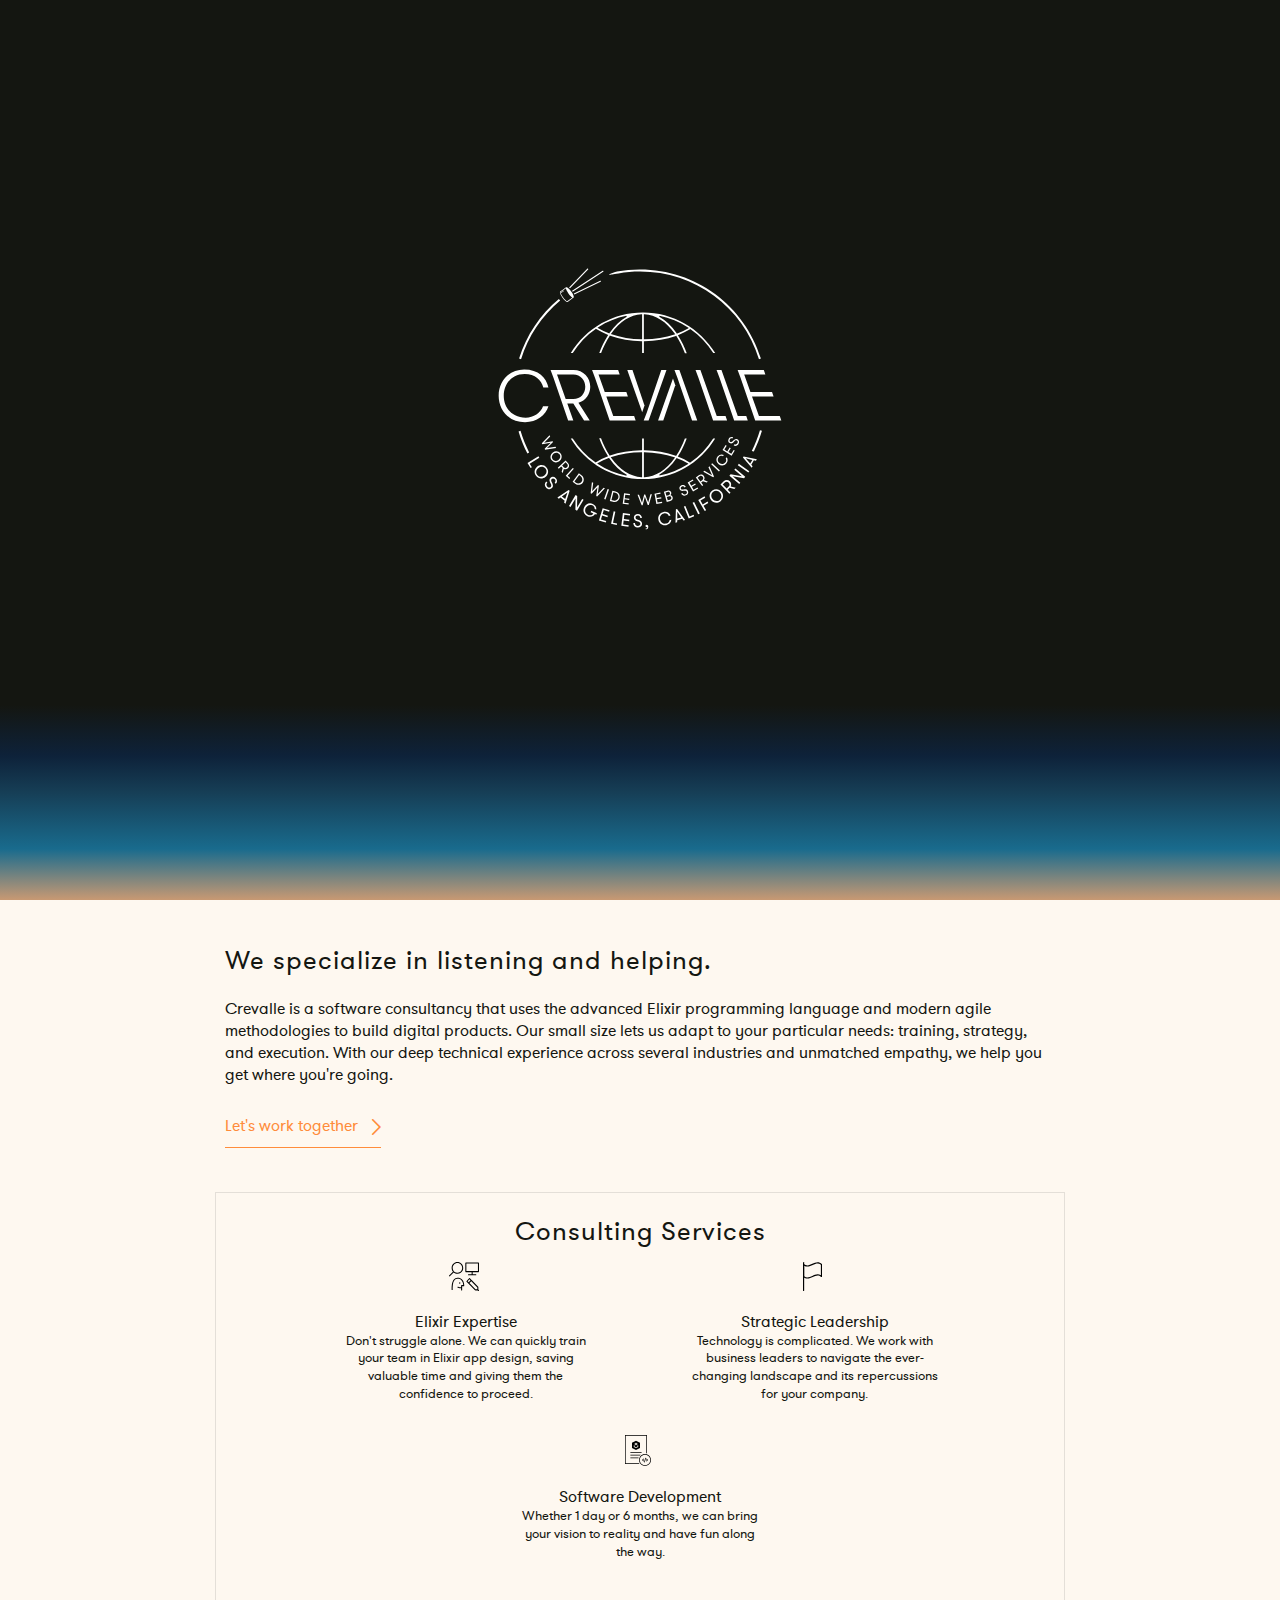
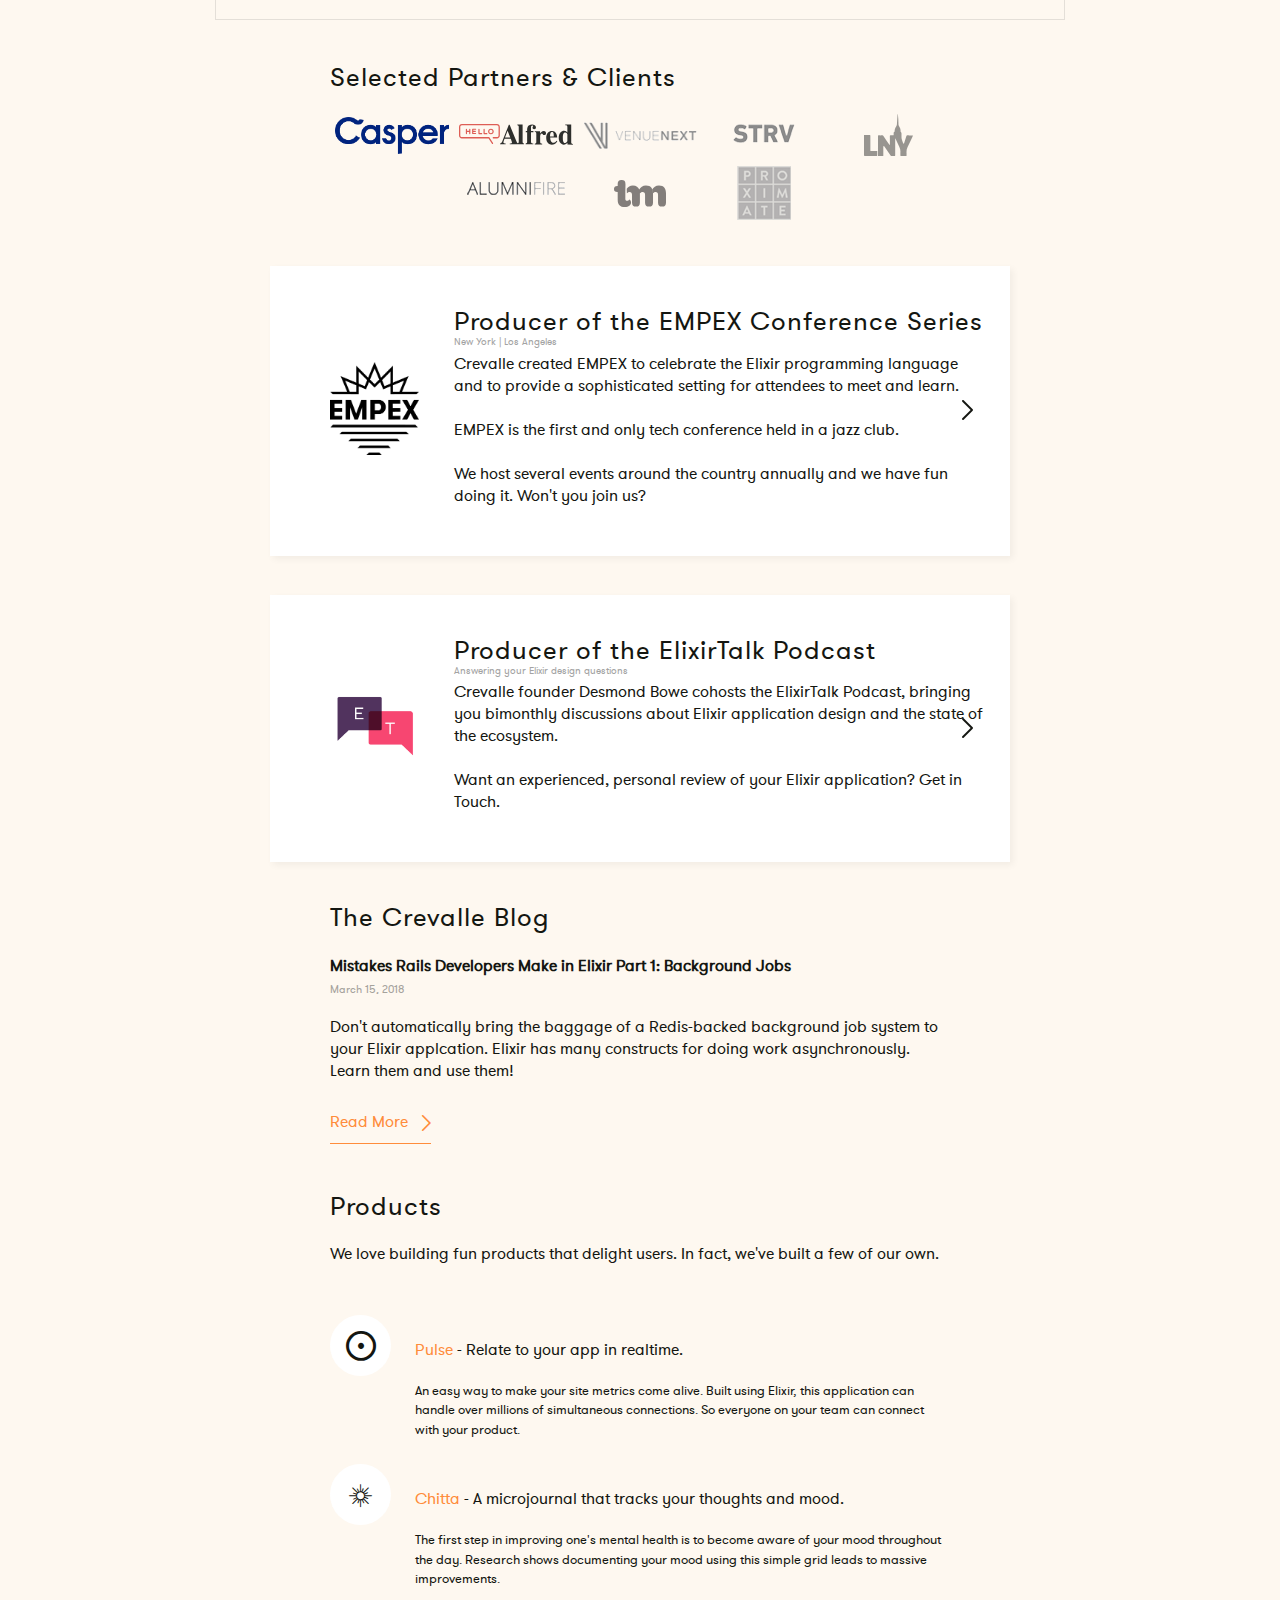
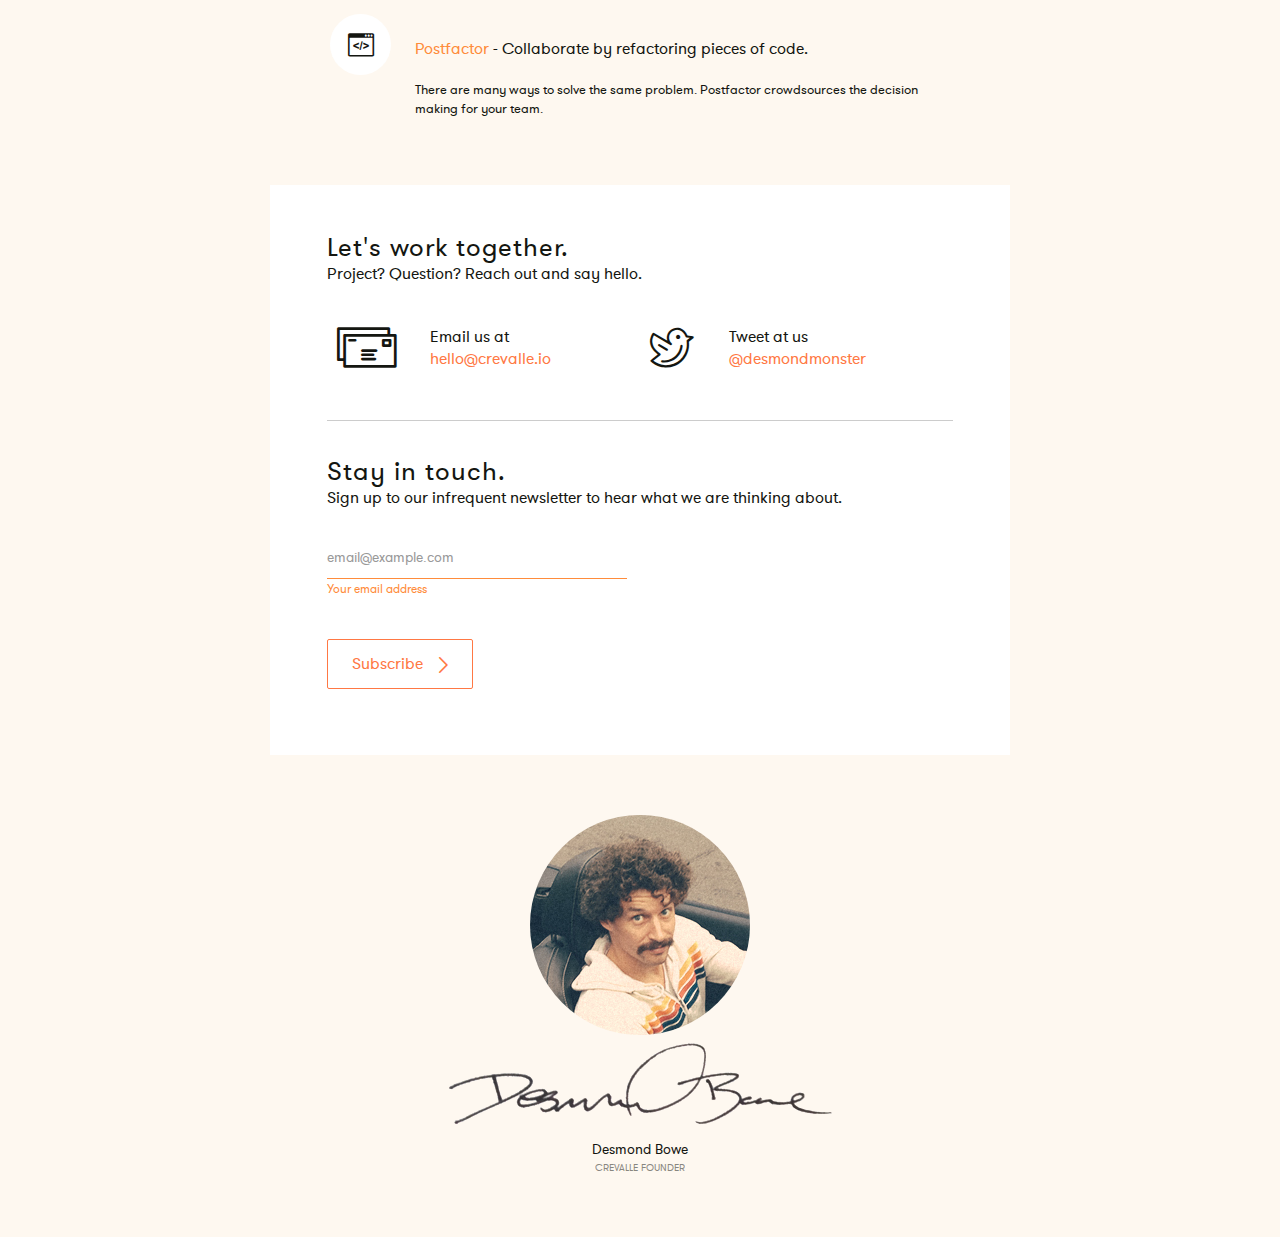
==== commit 0c4620b0: "Update copy, move sections around" ====
--- a/index.html
+++ b/index.html
@@ -71,9 +71,85 @@
         <div class="container range">
           <section class="text-holder">
             <h1>We specialize in listening and helping.</h1>
-            <p>Crevalle is a development consultancy that takes the time to understand your business needs. We mentor individuals, coach teams, and deliver products. </p>
+            <p>Crevalle is a software consultancy that uses the advanced Elixir programming language and modern agile methodologies to build digital products.  Our small size lets us adapt to your particular needs: training, strategy, and execution.  With our deep technical experience across several industries and unmatched empathy, we help you get where you're going.</p>
             <a href="#contact-form" class="link animated anchor">Let's work together <i class="icon-chevron-right"></i></a>
           </section>
+
+          <section class="intro-holder">
+            <div class="holder">
+            <h1>Consulting Services</h1>
+              <div class="box">
+                <div class="image-box">
+                  <img src="images/staff.svg" width="30" height="27" alt="image_description">
+                </div>
+                <strong class="caption">Elixir Expertise</strong>
+                <p>Don't struggle alone.  We can quickly train your team in Elixir app design, saving valuable time and giving them the confidence to proceed.
+              </div>
+              <div class="box">
+                <div class="image-box">
+                  <img src="images/flag.svg" width="19" height="28" alt="image_description">
+                </div>
+                <strong class="caption">Strategic Leadership</strong>
+                <p>Technology is complicated. We work with business leaders to navigate the ever-changing landscape and its repercussions for your company.</p>
+              </div>
+              <div class="box">
+                <div class="image-box">
+                  <img src="images/document.svg" width="26" height="32" alt="image_description">
+                </div>
+                <strong class="caption">Software Development</strong>
+                <p>Whether 1 day or 6 months, we can bring your vision to reality and have fun along the way. </p>
+              </div>
+            </div>
+          </section>
+        </div>
+        <div class="container">
+          <section class="partner-box">
+            <h1>Selected Partners & Clients</h1>
+            <div class="logo-holder">
+              <div class="box">
+                <a href="https://www.casper.com/">
+                  <img src="images/casper-logo.png" srcset="images/casper-logo.png" alt="casper" width="128" height="30">
+                </a>
+              </div>
+              <div class="box">
+                <a href="https://www.helloalfred.com/">
+                  <img src="images/hello-alfred-logo.svg" srcset="images/hello-alfred-logo.svg" alt="hello alfred" width="128" height="30">
+                </a>
+              </div>
+              <div class="box">
+                <a href="http://www.venuenext.com/">
+                  <img src="images/logo-01.png" srcset="images/logo-01-2x.png 2x" alt="venuenext" width="128" height="30">
+                </a>
+              </div>
+              <div class="box">
+                <a href="http://www.strv.com/">
+                  <img src="images/logo-02.png" srcset="images/logo-02-2x.png 2x" alt="strv" width="62" height="19">
+                </a>
+              </div>
+              <div class="box">
+                <a href="https://www.landlordsny.com/">
+                  <img src="images/lny.svg" width="49" height="42" alt="lny">
+                </a>
+              </div>
+              <div class="box">
+                <a href="https://www.alumnifire.com">
+                  <img src="images/logo-04.png" srcset="images/logo-04-2x.png 2x" alt="alumnifire" width="98" height="13">
+                </a>
+              </div>
+              <div class="box">
+                <a href="http://thoughtmerchants.com/">
+                  <img src="images/tm.svg" width="52" height="27" alt="tm">
+                </a>
+              </div>
+              <div class="box">
+                <a href="https://proximate.com">
+                  <img src="images/logo-07.png" srcset="images/logo-07-2x.png 2x" alt="proximate" width="54" height="54">
+                </a>
+              </div>
+            </div>
+          </section>
+
+
           <section class="tile-holder">
             <a href="http://empex.co" class="tile" target="_blank">
               <div class="image-box">
@@ -82,10 +158,10 @@
               <div class="text-box">
                 <h1>Producer of the EMPEX Conference Series</h1>
                 <span class="small-caption">New York | Los Angeles</span>
-                Crevalle created EMPEX to celebrate the adoption of the Elixir <br />programming language and to provide a sophisticated setting<br /> for attendees to meet and learn.
+                Crevalle created EMPEX to celebrate the Elixir programming language and to provide a sophisticated setting for attendees to meet and learn.
                 <br/><br/>EMPEX is the first and only tech conference held in a jazz club.
                 <br/><br/>
-                  We can help make your next function memorable.  Contact us for more info.
+                We host several events around the country annually and we have fun doing it. Won't you join us?
               </div>
             </a>
           </section>
@@ -97,8 +173,8 @@
               <div class="text-box">
                 <h1>Producer of the ElixirTalk Podcast</h1>
                 <span class="small-caption">Answering your Elixir design questions</span>
-                Crevalle founder Desmond Bowe cohosts the ElixirTalk Podcast,</br>
-                bringing you bimonthly discussions about Elixir application design</br>
+                Crevalle founder Desmond Bowe cohosts the ElixirTalk Podcast,
+                bringing you bimonthly discussions about Elixir application design
                 and the state of the ecosystem.
                 <br/><br/>Want an experienced, personal review of your Elixir application?  Get in Touch.
               </div>
@@ -111,110 +187,11 @@
             <p>Don't automatically bring the baggage of a Redis-backed background job system to your Elixir applcation.  Elixir has many constructs for doing work asynchronously.  Learn them and use them!</p>
             <a href="mistakes-rails-developers-make-in-phoenix-pt-1-background-jobs.html" class="link animated anchor">Read More <i class="icon-chevron-right"></i></a>
           </section>
-          <section class="intro-holder">
-            <div class="holder">
-            <h1>Consulting Services</h1>
-              <div class="box">
-                <div class="image-box">
-                  <img src="images/document.svg" width="26" height="32" alt="image_description">
-                </div>
-                <strong class="caption">Software Development</strong>
-                <p>Whether  1 day or 6 months, we can bring your vision to reality. </p>
-              </div>
-              <div class="box">
-                <div class="image-box">
-                  <img src="images/staff.svg" width="30" height="27" alt="image_description">
-                </div>
-                <strong class="caption">Elixir Training</strong>
-                <p>Our customized curriculum will level up your team and let them proceed with confidence.</p>
-              </div>
-              <div class="box">
-                <div class="image-box">
-                  <img src="images/consulting.svg" width="30" height="29" alt="image_description">
-                </div>
-                <strong class="caption">Staff Augmentation</strong>
-                <p>With over 10 years experience in a half-dozen industries, we quickly drop into projects and help with the heavy lifting. </p>
-              </div>
-              <div class="box">
-                <div class="image-box">
-                  <img src="images/flag.svg" width="19" height="28" alt="image_description">
-                </div>
-                <strong class="caption">Technology Leadership</strong>
-                <p>The best way to know the future is to make it happen.  We identify goals and execute them together.</p>
-              </div>
-            </div>
-          </section>
-        </div>
-        <div class="container">
-          <section class="partner-box">
-            <h1>Selected Partners & Clients</h1>
-            <div class="logo-holder">
-              <div class="box">
-                <a href="https://www.casper.com/">
-                  <img src="images/casper-logo.png" srcset="images/casper-logo.png" alt="casper" width="128" height="30">
-                </a>
-              </div>
-              <div class="box">
-                <a href="https://www.helloalfred.com/">
-                  <img src="images/hello-alfred-logo.svg" srcset="images/hello-alfred-logo.svg" alt="hello alfred" width="128" height="30">
-                </a>
-              </div>
-              <div class="box">
-                <a href="http://www.venuenext.com/">
-                  <img src="images/logo-01.png" srcset="images/logo-01-2x.png 2x" alt="venuenext" width="128" height="30">
-                </a>
-              </div>
-              <div class="box">
-                <a href="http://www.strv.com/">
-                  <img src="images/logo-02.png" srcset="images/logo-02-2x.png 2x" alt="strv" width="62" height="19">
-                </a>
-              </div>
-              <div class="box">
-                <a href="https://threering.com/">
-                  <img src="images/logo-03.png" srcset="images/logo-03-2x.png 2x" alt="three ring" width="112" height="28">
-                </a>
-              </div>
-              <div class="box">
-                <a href="https://www.landlordsny.com/">
-                  <img src="images/lny.svg" width="49" height="42" alt="lny">
-                </a>
-              </div>
-              <div class="box">
-                <a href="https://www.alumnifire.com">
-                  <img src="images/logo-04.png" srcset="images/logo-04-2x.png 2x" alt="alumnifire" width="98" height="13">
-                </a>
-              </div>
-              <div class="box">
-                <a href="http://wavelength.io">
-                  <img src="images/wavelength.svg" width="109" height="20" alt="wavelength">
-                </a>
-              </div>
-              <div class="box">
-                <a href="http://knowme.com/">
-                  <img src="images/logo-05.png" srcset="images/logo-05-2x.png 2x" alt="knowme" width="92" height="16">
-                </a>
-              </div>
-              <div class="box">
-                <a href="http://www.smartcastglobal.com/">
-                  <img src="images/logo-06.png" srcset="images/logo-06-2x.png 2x" alt="scglobal" width="56" height="42">
-                </a>
-              </div>
-              <div class="box">
-                <a href="http://thoughtmerchants.com/">
-                  <img src="images/tm.svg" width="52" height="27" alt="tm">
-                </a>
-              </div>
-              <div class="box">
-                <a href="https://proximate.com">
-                  <img src="images/logo-07.png" srcset="images/logo-07-2x.png 2x" alt="proximate" width="54" height="54">
-                </a>
-              </div>
-            </div>
-          </section>
+
           <section class="description-holder">
             <div class="title-holder">
               <h1>Products</h1>
-              <p>At Crevalle, we solve our own problems.  We also have fun building software. Below are some concepts we've executed to validate a business idea, explore a new technology, or simply to create an enjoyable experience.</p>
+              <p>We love building fun products that delight users.  In fact, we've built a few of our own.</p>
             </div>
             <ul class="description-list">
               <li>
@@ -243,24 +220,6 @@
                   <p><span class="orange">Postfactor</span> - Collaborate by refactoring pieces of code.</p>
                 </a>
                 <p><small>There are many ways to solve the same problem. Postfactor crowdsources the decision making for your team.</small></p>
-              </li>
-              <li>
-                <a href="http://decentadvice.com" class="link-line" target="_blank">
-                  <span class="ico-hoder">
-                    <i class="icon-da"></i>
-                  </span>
-                  <p><span class="orange">Decent Advice</span> - Simple wholesome advice for professionals.</p>
-                </a>
-                <p><small>A straightforward site dedicated to the communication of thoughtful advice. Applicable in your personal and professional life. </small></p>
-              </li>
-              <li>
-                <a href="http://pixelportrait.org" class="link-line" target="_blank">
-                  <span class="ico-hoder">
-                    <i class="icon-smile"></i>
-                  </span>
-                  <p><span class="orange">Pixel Portrait </span> - Who follows you says a lot.</p>
-                </a>
-                <p><small>A project based upon creating a portrait that is made up entirely of your followers' avatars.</small></p>
               </li>
             </ul>
           </section>
--- a/css/main.css
+++ b/css/main.css
@@ -978,7 +978,7 @@
 
 .container.range
 {
-    max-width: 790px;
+    max-width: 860px;
 }
 
 .visual
@@ -1259,7 +1259,7 @@
 {
     max-width: calc(100% - 89px);
 
-    word-break: break-all;
+    word-break: break-word;
 }
 
 .tile h1
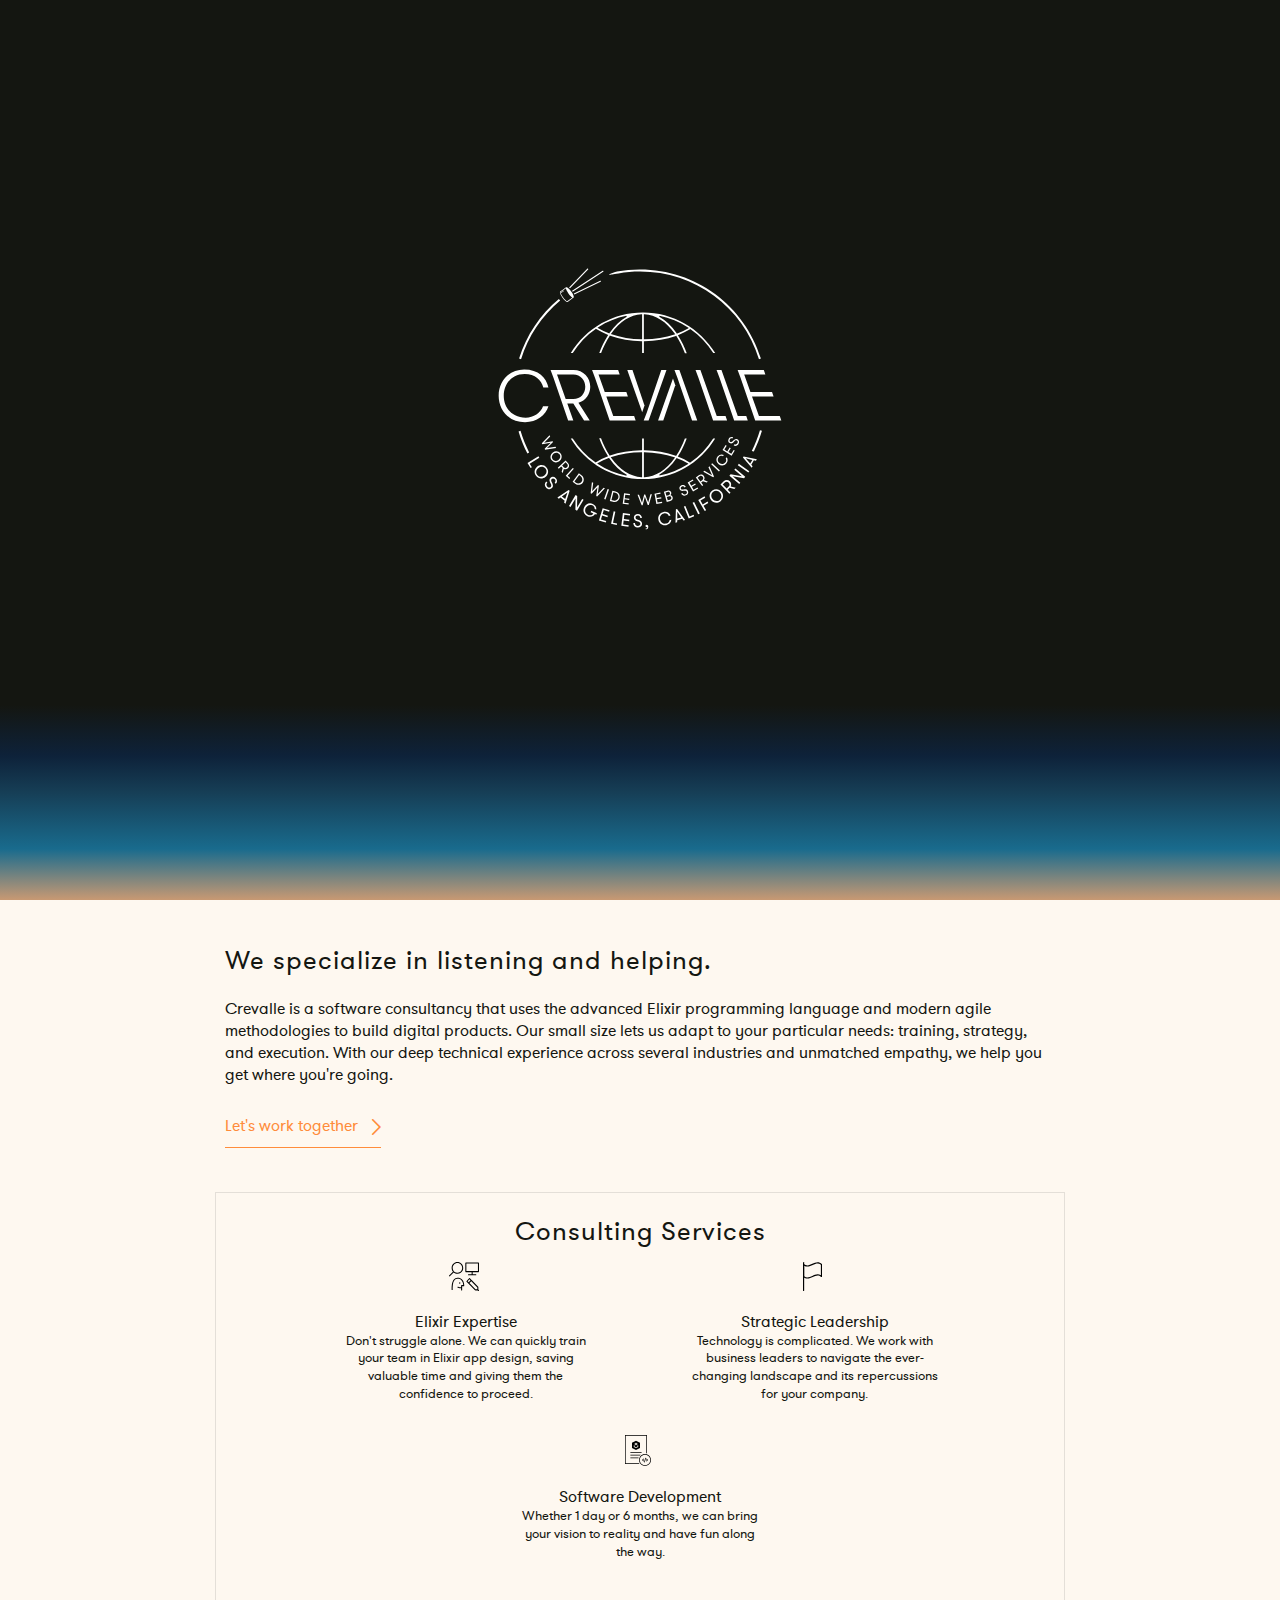
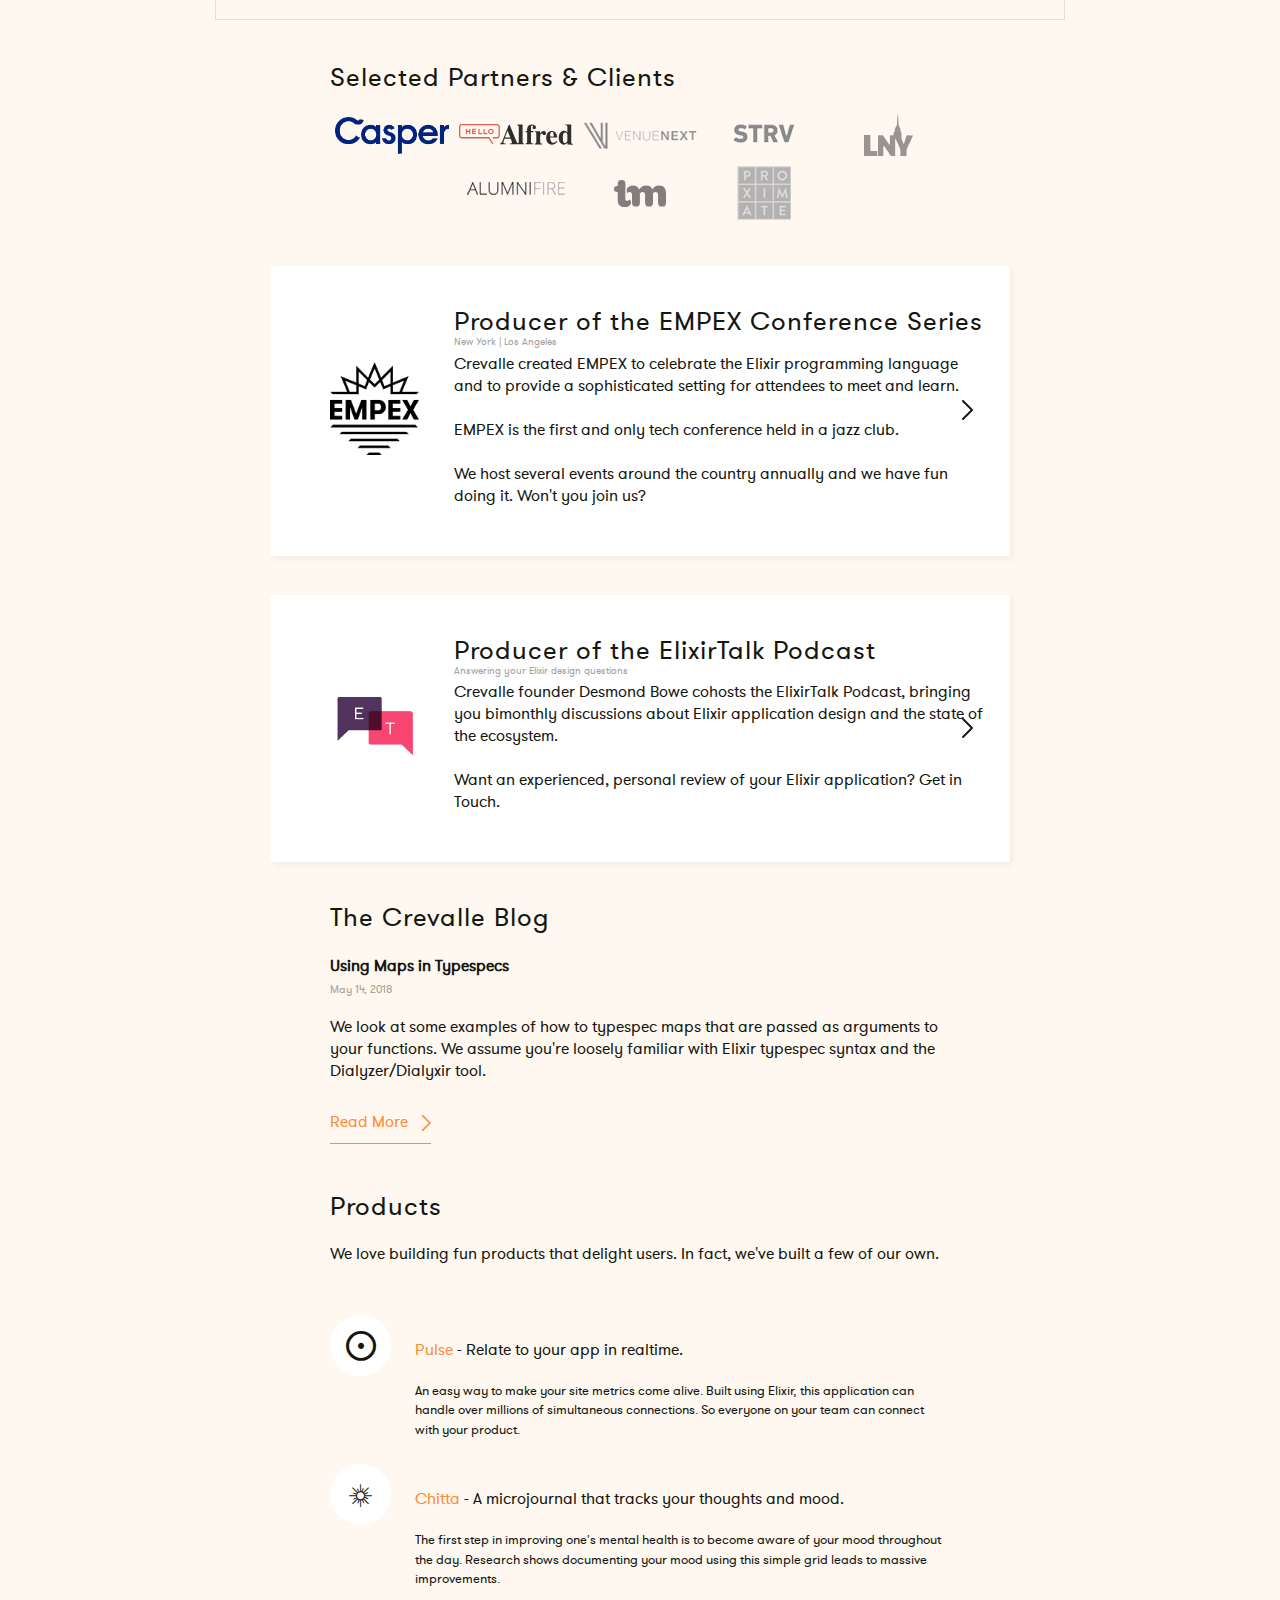
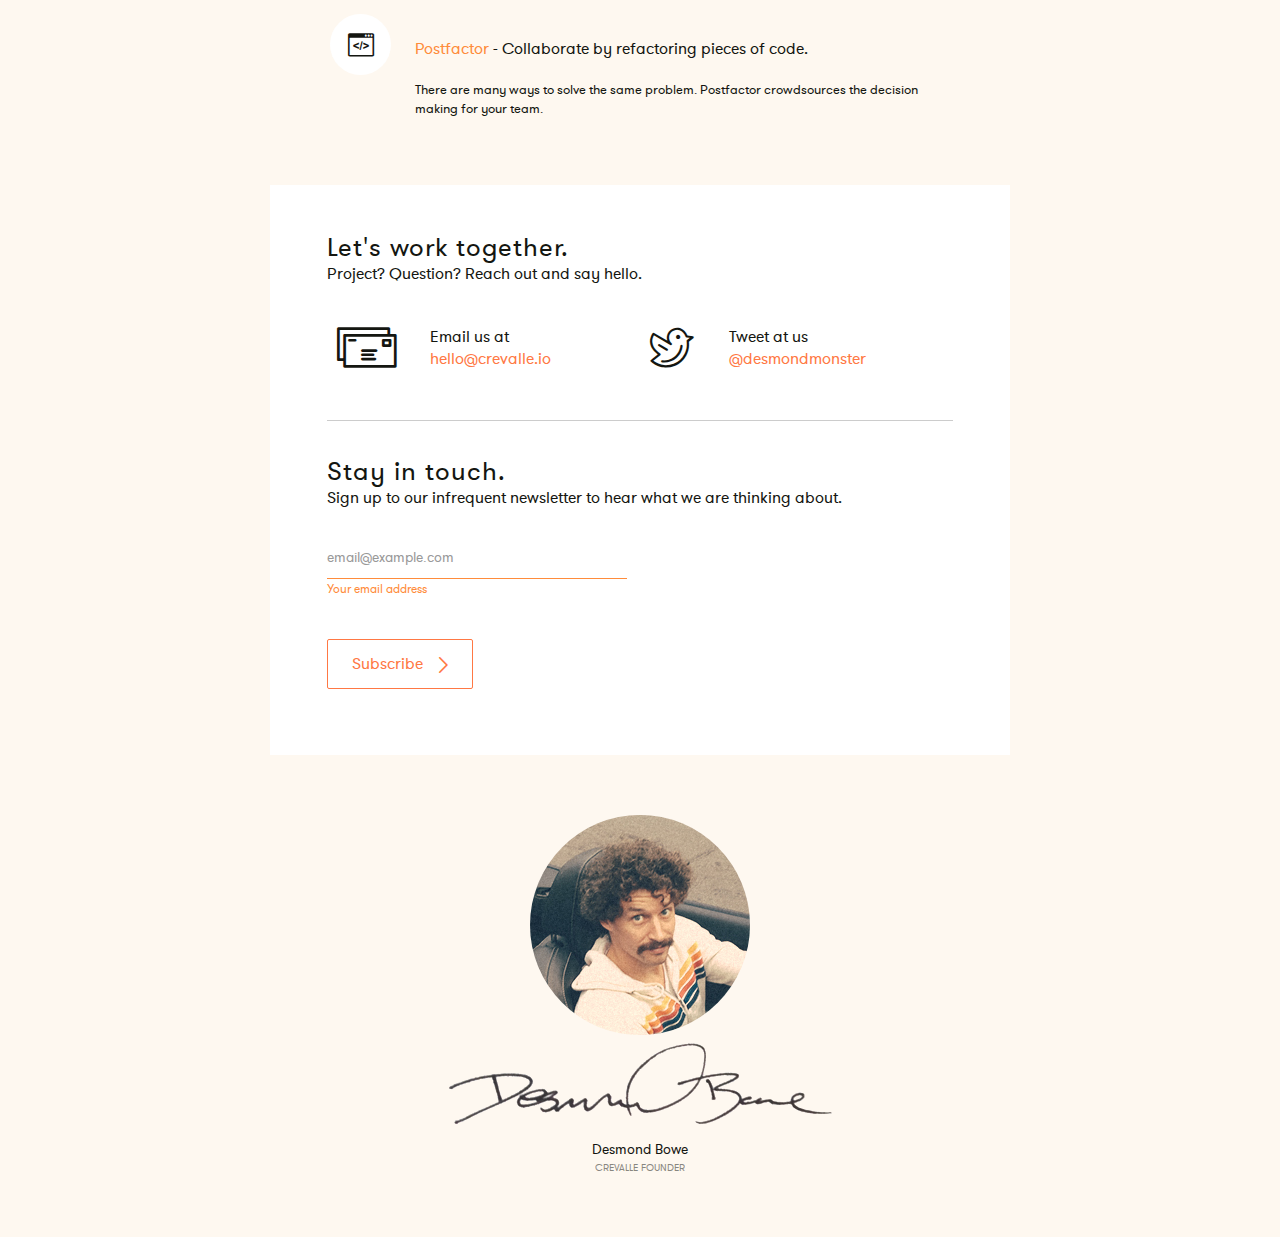
==== commit 1e470ae0: "maps in typespecs blog post" ====
--- a/index.html
+++ b/index.html
@@ -55,7 +55,7 @@
       <header id="header" class="disapear-state">
         <div class="container">
           <div class="logo">
-            <a href="#"><img src="images/logo.svg" width="95" height="21" alt="CREVALLE"></a>
+            <a href="#"><img src="images/logo.svg" width="95" height="21" alt="CREVALLE" name="CREVALLE"></a>
           </div>
           <div class="link-holder">
             <span>Get in touch:</span><a href="mailto:&#104;&#101;&#108;&#108;&#111;&#064;&#099;&#114;&#101;&#118;&#097;&#108;&#108;&#101;&#046;&#105;&#111;">&#104;&#101;&#108;&#108;&#111;&#064;&#099;&#114;&#101;&#118;&#097;&#108;&#108;&#101;&#046;&#105;&#111;</a>
@@ -65,7 +65,7 @@
       <main id="main" role="main">
         <section class="visual show-header">
           <div class="big-logo">
-            <a href="#"><img src="images/logo-white.svg" width="400" height="400" alt="CREVALLE WORLD WIDE WEB SERVICES LOS ANGELES, CALIFORNIA"></a>
+            <a href="#"><img src="images/logo-white.svg" width="400" height="400" alt="CREVALLE WORLD WIDE WEB SERVICES LOS ANGELES, CALIFORNIA" name="CREVALLE WORLD WIDE WEB SERVICES LOS ANGELES, CALIFORNIA"></a>
           </div>
         </section>
         <div class="container range">
@@ -182,10 +182,10 @@
           </section>
           <section class="text-holder">
             <h1>The Crevalle Blog</h1>
-            <strong class="">Mistakes Rails Developers Make in Elixir Part 1: Background Jobs</strong>
-            <p><time class="custom-time" datetime="2018-03-15">March 15, 2018</time></p>
-            <p>Don't automatically bring the baggage of a Redis-backed background job system to your Elixir applcation.  Elixir has many constructs for doing work asynchronously.  Learn them and use them!</p>
-            <a href="mistakes-rails-developers-make-in-phoenix-pt-1-background-jobs.html" class="link animated anchor">Read More <i class="icon-chevron-right"></i></a>
+            <strong class="">Using Maps in Typespecs</strong>
+            <p><time class="custom-time" datetime="2018-05-14">May 14, 2018</time></p>
+            <p>We look at some examples of how to typespec maps that are passed as arguments to your functions.  We assume you're loosely familiar with Elixir typespec syntax and the Dialyzer/Dialyxir tool.</p>
+            <a href="maps-in-typespecs.html" class="link animated anchor">Read More <i class="icon-chevron-right"></i></a>
           </section>
 
           <section class="description-holder">
@@ -270,7 +270,7 @@
           <section class="person-section">
             <img class="circle-image" src="images/img-01.jpg" srcset="images/img-01-2x.jpg 2x" alt="image_description" width="220" height="220">
             <div class="name-image">
-              <img src="images/name.png" srcset="images/name-2x.png 2x" alt="Desmond Bowe" width="385" height="94">
+              <img src="images/name.png" srcset="images/name-2x.png 2x" alt="Desmond Bowe" width="385" height="94" name="Desmond Bowe">
             </div>
             <div class="caption-box">
               <a class="name" href="mailto:desmond@crevalle.io">Desmond Bowe</a>
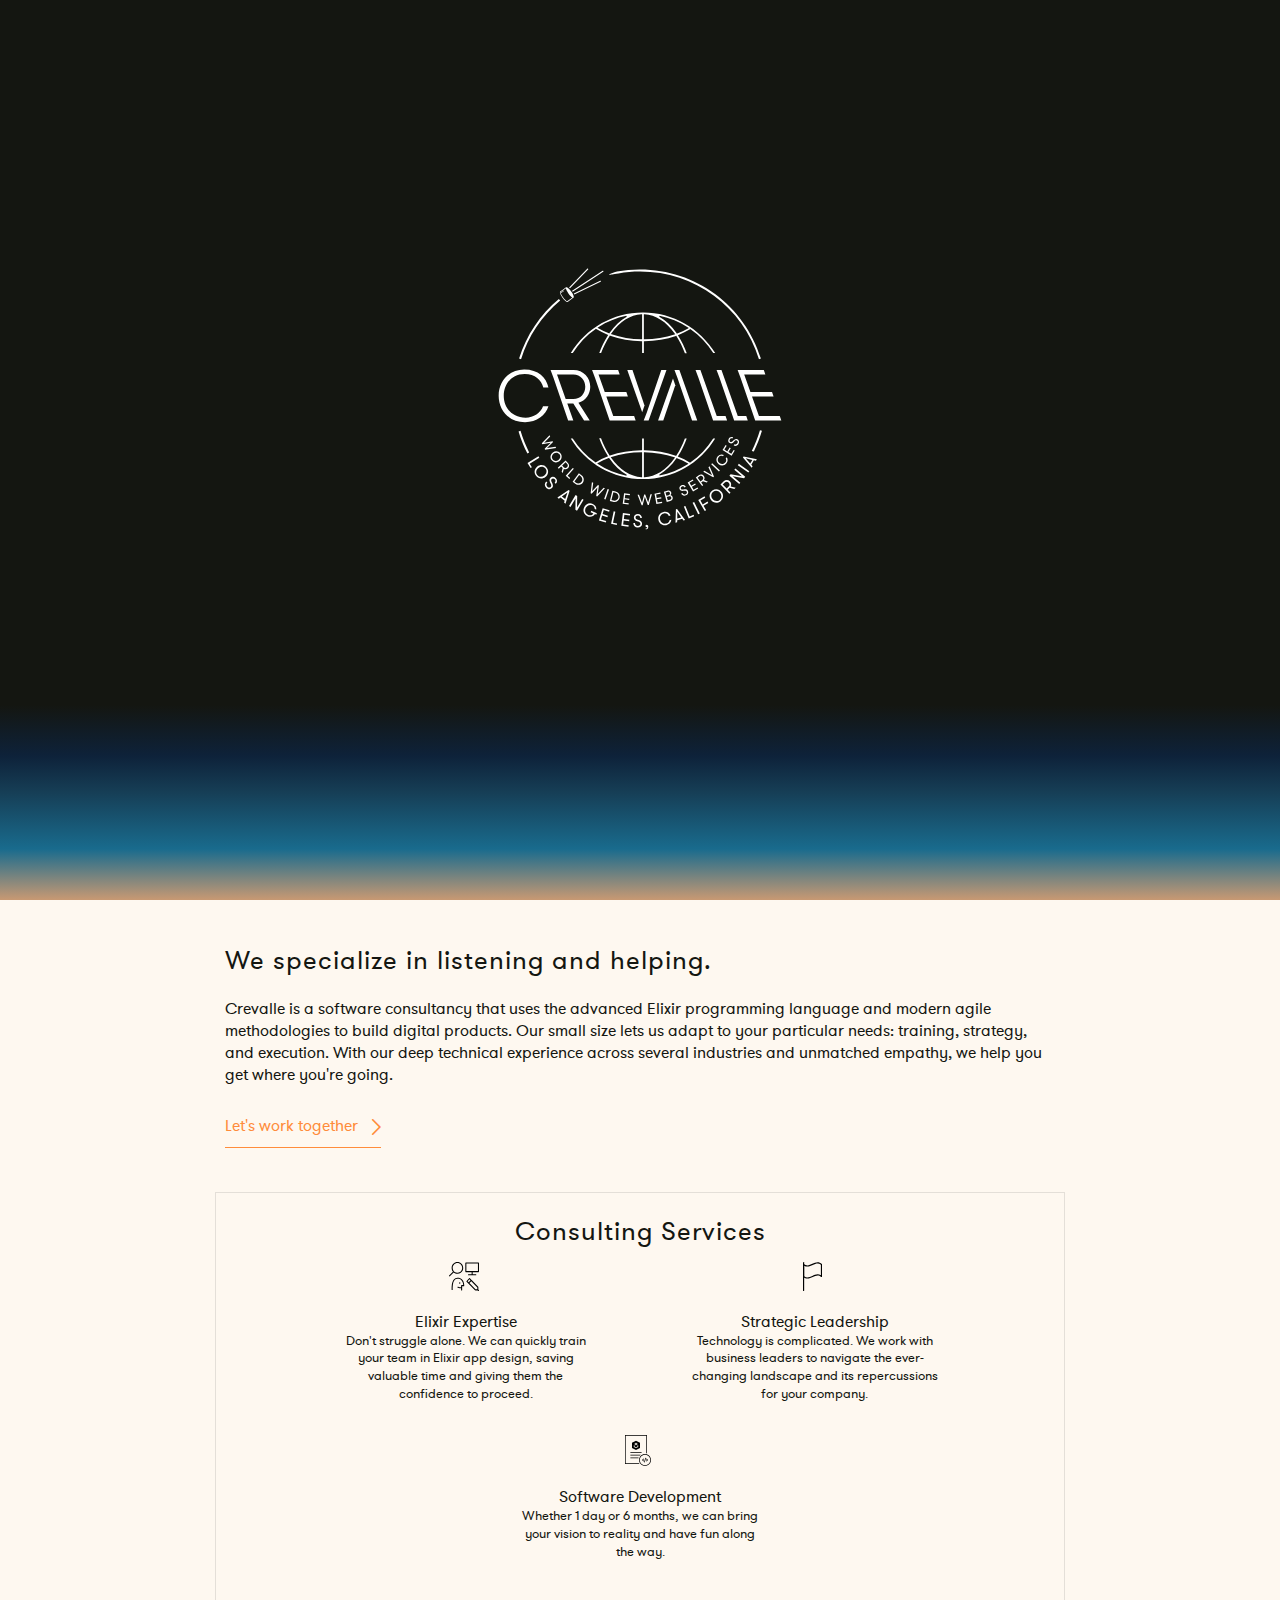
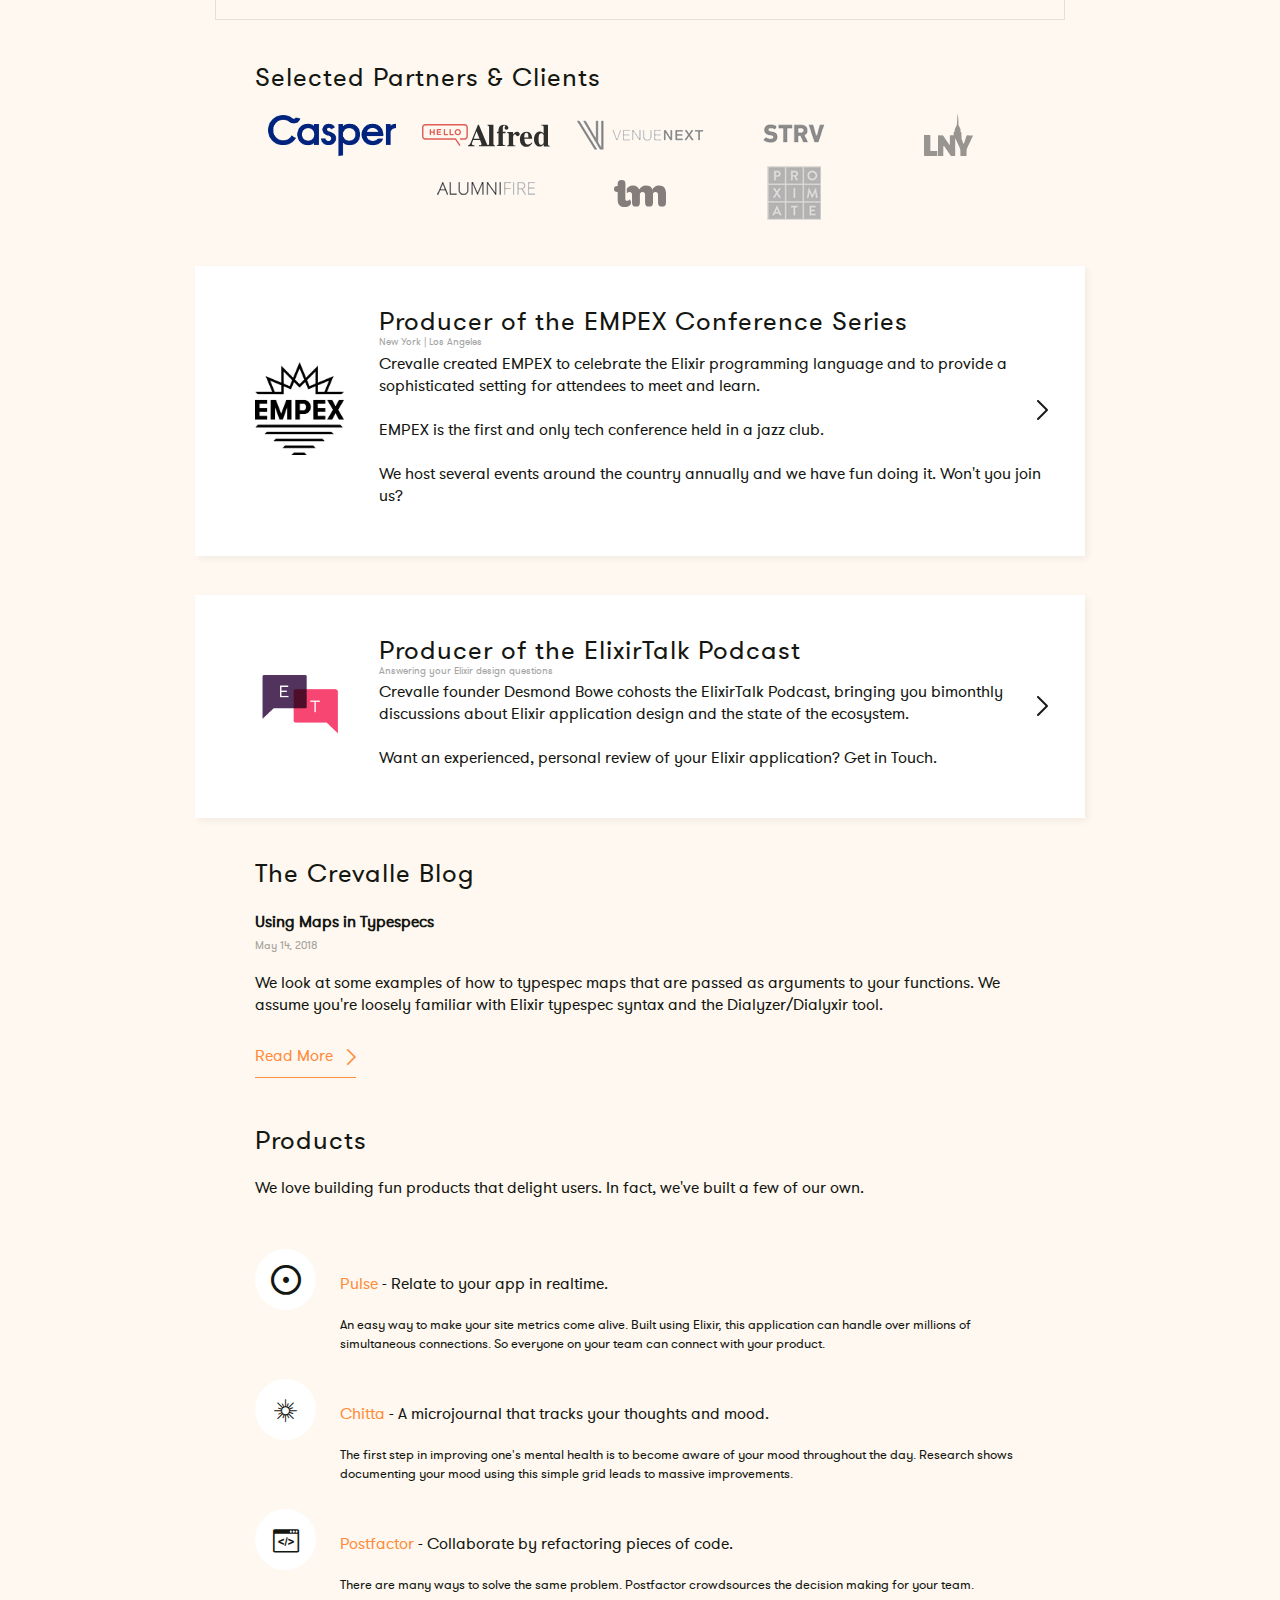
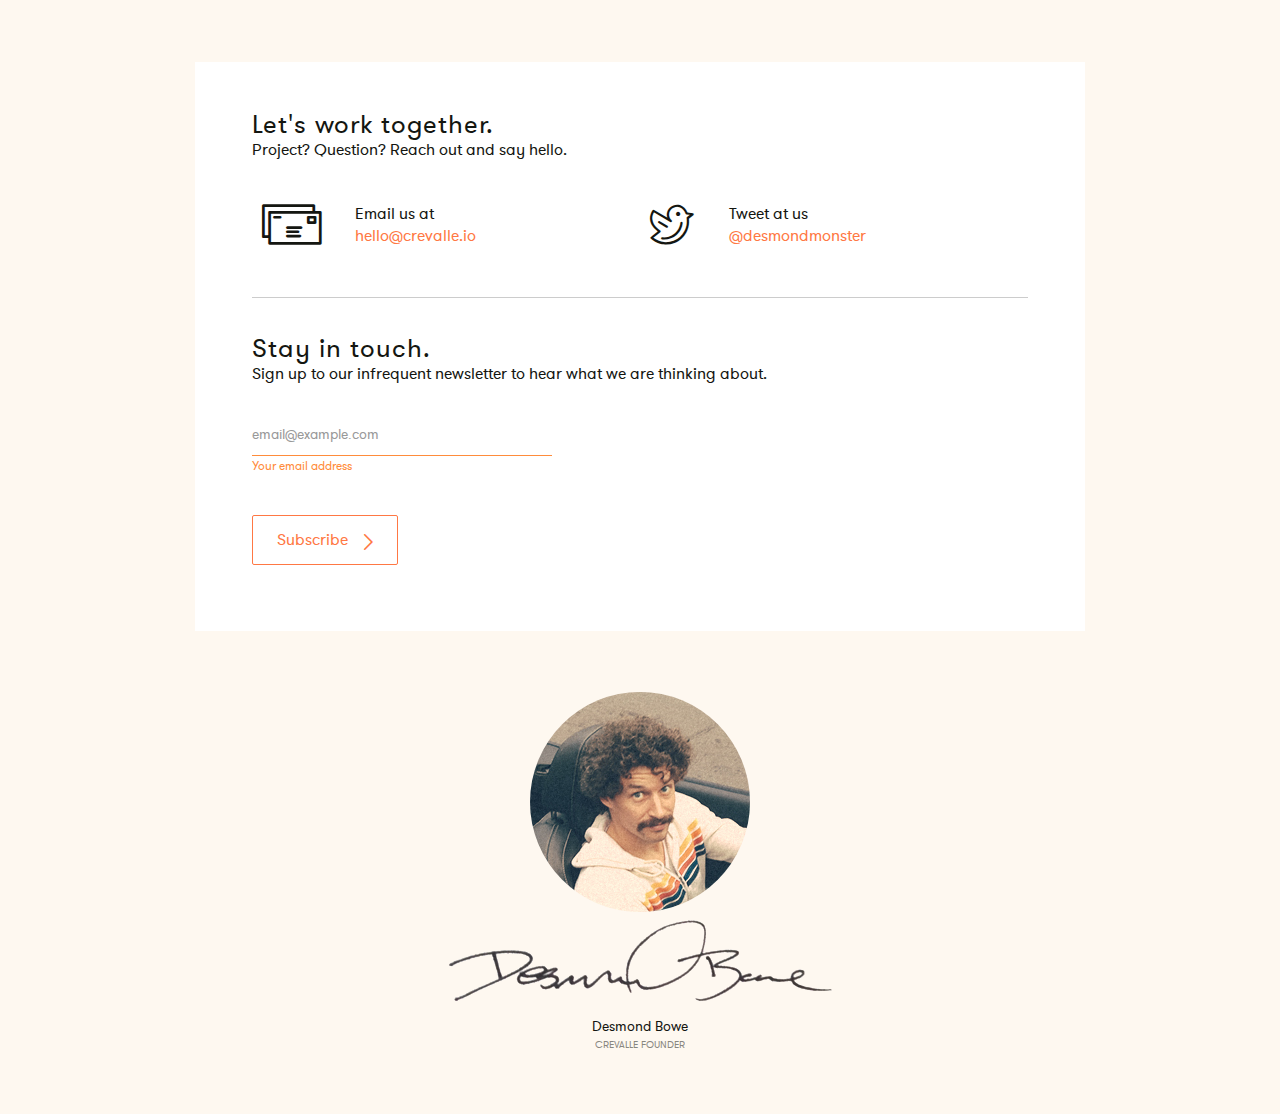
==== commit 8c962f0b: "Update form to mailchimp" ====
--- a/index.html
+++ b/index.html
@@ -256,10 +256,11 @@
                   <strong class="h1">Stay in touch.</strong>
                   <p>Sign up to our infrequent newsletter to hear what we are thinking about.</p>
                 </div>
-                <form accept-charset="UTF-8" action="https://formkeep.com/f/9e481039d49f" class="contact-form" method="POST">
+                <form accept-charset="UTF-8" action="https://empex.us12.list-manage.com/subscribe/post?u=9d40dbb0479340efa12eb81d5&amp;id=ab1fc6cdc6" class="contact-form" method="POST">
                   <div class="input-box">
                     <input type="hidden" name="utf8" value="✓">
-                    <input type="email" name="email" placeholder="email@example.com" id="i1">
+                    <input type="email" name="EMAIL" placeholder="email@example.com" id="i1">
+
                     <label for="i1">Your email address</label>
                   </div>
                   <button type="submit">Subscribe <i class="icon-chevron-right"></i></button>
--- a/css/main.css
+++ b/css/main.css
@@ -1,38 +1,31 @@
 /*! normalize.css v3.0.3 | MIT License | github.com/necolas/normalize.css */
-
-/**
- * 1. Set default font family to sans-serif.
- * 2. Prevent iOS and IE text size adjust after device orientation change,
- *    without disabling user zoom.
- */
-
-html
-{
-    font-family: sans-serif; /* 1 */
-
-        -ms-text-size-adjust: 100%; /* 2 */
-    -webkit-text-size-adjust: 100%; /* 2 */
-}
-
-/**
- * Remove default margin.
- */
-
-body
-{
-    margin: 0;
-}
-
-/* HTML5 display definitions
+/**
+ * 1. Set default font family to sans-serif.
+ * 2. Prevent iOS and IE text size adjust after device orientation change,
+ *    without disabling user zoom.
+ */
+html {
+  font-family: sans-serif;
+  /* 1 */
+  -ms-text-size-adjust: 100%;
+  /* 2 */
+  -webkit-text-size-adjust: 100%;
+  /* 2 */ }
+
+/**
+ * Remove default margin.
+ */
+body {
+  margin: 0; }
+
+/* HTML5 display definitions
    ========================================================================== */
-
-/**
- * Correct `block` display not defined for any HTML5 element in IE 8/9.
- * Correct `block` display not defined for `details` or `summary` in IE 10/11
- * and Firefox.
- * Correct `block` display not defined for `main` in IE 11.
- */
-
+/**
+ * Correct `block` display not defined for any HTML5 element in IE 8/9.
+ * Correct `block` display not defined for `details` or `summary` in IE 10/11
+ * and Firefox.
+ * Correct `block` display not defined for `main` in IE 11.
+ */
 article,
 aside,
 details,
@@ -45,1905 +38,1170 @@
 menu,
 nav,
 section,
-summary
-{
-    display: block;
-}
-
-/**
- * 1. Correct `inline-block` display not defined in IE 8/9.
- * 2. Normalize vertical alignment of `progress` in Chrome, Firefox, and Opera.
- */
-
+summary {
+  display: block; }
+
+/**
+ * 1. Correct `inline-block` display not defined in IE 8/9.
+ * 2. Normalize vertical alignment of `progress` in Chrome, Firefox, and Opera.
+ */
 audio,
 canvas,
 progress,
-video
-{
-    display: inline-block; /* 1 */
-
-    vertical-align: baseline; /* 2 */
-}
-
-/**
- * Prevent modern browsers from displaying `audio` without controls.
- * Remove excess height in iOS 5 devices.
- */
-
-audio:not([controls])
-{
-    display: none;
-
-    height: 0;
-}
-
-/**
- * Address `[hidden]` styling not present in IE 8/9/10.
- * Hide the `template` element in IE 8/9/10/11, Safari, and Firefox < 22.
- */
-
+video {
+  display: inline-block;
+  /* 1 */
+  vertical-align: baseline;
+  /* 2 */ }
+
+/**
+ * Prevent modern browsers from displaying `audio` without controls.
+ * Remove excess height in iOS 5 devices.
+ */
+audio:not([controls]) {
+  display: none;
+  height: 0; }
+
+/**
+ * Address `[hidden]` styling not present in IE 8/9/10.
+ * Hide the `template` element in IE 8/9/10/11, Safari, and Firefox < 22.
+ */
 [hidden],
-template
-{
-    display: none;
-}
-
-/* Links
+template {
+  display: none; }
+
+/* Links
    ========================================================================== */
-
-/**
- * Remove the gray background color from active links in IE 10.
- */
-
-a
-{
-    background-color: transparent;
-}
-
-/**
- * Improve readability of focused elements when they are also in an
- * active/hover state.
- */
-
+/**
+ * Remove the gray background color from active links in IE 10.
+ */
+a {
+  background-color: transparent; }
+
+/**
+ * Improve readability of focused elements when they are also in an
+ * active/hover state.
+ */
 a:active,
-a:hover
-{
-    outline: 0;
-}
-
-/* Text-level semantics
+a:hover {
+  outline: 0; }
+
+/* Text-level semantics
    ========================================================================== */
-
-/**
- * Address styling not present in IE 8/9/10/11, Safari, and Chrome.
- */
-
-abbr[title]
-{
-    border-bottom: 1px dotted;
-}
-
-/**
- * Address style set to `bolder` in Firefox 4+, Safari, and Chrome.
- */
-
+/**
+ * Address styling not present in IE 8/9/10/11, Safari, and Chrome.
+ */
+abbr[title] {
+  border-bottom: 1px dotted; }
+
+/**
+ * Address style set to `bolder` in Firefox 4+, Safari, and Chrome.
+ */
 b,
-strong
-{
-    font-weight: bold;
-}
-
-/**
- * Address styling not present in Safari and Chrome.
- */
-
-dfn
-{
-    font-style: italic;
-}
-
-/**
- * Address variable `h1` font-size and margin within `section` and `article`
- * contexts in Firefox 4+, Safari, and Chrome.
- */
-
-h1
-{
-    font-size: 2em;
-
-    margin: .67em 0;
-}
-
-/**
- * Address styling not present in IE 8/9.
- */
-
-mark
-{
-    color: #000;
-    background: #ff0;
-}
-
-/**
- * Address inconsistent and variable font size in all browsers.
- */
-
-small
-{
-    font-size: 80%;
-}
-
-/**
- * Prevent `sub` and `sup` affecting `line-height` in all browsers.
- */
-
+strong {
+  font-weight: bold; }
+
+/**
+ * Address styling not present in Safari and Chrome.
+ */
+dfn {
+  font-style: italic; }
+
+/**
+ * Address variable `h1` font-size and margin within `section` and `article`
+ * contexts in Firefox 4+, Safari, and Chrome.
+ */
+h1 {
+  font-size: 2em;
+  margin: 0.67em 0; }
+
+/**
+ * Address styling not present in IE 8/9.
+ */
+mark {
+  background: #ff0;
+  color: #000; }
+
+/**
+ * Address inconsistent and variable font size in all browsers.
+ */
+small {
+  font-size: 80%; }
+
+/**
+ * Prevent `sub` and `sup` affecting `line-height` in all browsers.
+ */
 sub,
-sup
-{
-    font-size: 75%;
-    line-height: 0;
-
-    position: relative;
-
-    vertical-align: baseline;
-}
-
-sup
-{
-    top: -.5em;
-}
-
-sub
-{
-    bottom: -.25em;
-}
-
-/* Embedded content
+sup {
+  font-size: 75%;
+  line-height: 0;
+  position: relative;
+  vertical-align: baseline; }
+
+sup {
+  top: -0.5em; }
+
+sub {
+  bottom: -0.25em; }
+
+/* Embedded content
    ========================================================================== */
-
-/**
- * Remove border when inside `a` element in IE 8/9/10.
- */
-
-img
-{
-    border: 0;
-}
-
-/**
- * Correct overflow not hidden in IE 9/10/11.
- */
-
-svg:not(:root)
-{
-    overflow: hidden;
-}
-
-/* Grouping content
+/**
+ * Remove border when inside `a` element in IE 8/9/10.
+ */
+img {
+  border: 0; }
+
+/**
+ * Correct overflow not hidden in IE 9/10/11.
+ */
+svg:not(:root) {
+  overflow: hidden; }
+
+/* Grouping content
    ========================================================================== */
-
-/**
- * Address margin not present in IE 8/9 and Safari.
- */
-
-figure
-{
-    margin: 1em 40px;
-}
-
-/**
- * Address differences between Firefox and other browsers.
- */
-
-hr
-{
-    box-sizing: content-box;
-    height: 0;
-}
-
-/**
- * Contain overflow in all browsers.
- */
-
-pre
-{
-    overflow: auto;
-}
-
-/**
- * Address odd `em`-unit font size rendering in all browsers.
- */
-
+/**
+ * Address margin not present in IE 8/9 and Safari.
+ */
+figure {
+  margin: 1em 40px; }
+
+/**
+ * Address differences between Firefox and other browsers.
+ */
+hr {
+  box-sizing: content-box;
+  height: 0; }
+
+/**
+ * Contain overflow in all browsers.
+ */
+pre {
+  overflow: auto; }
+
+/**
+ * Address odd `em`-unit font size rendering in all browsers.
+ */
 code,
 kbd,
 pre,
-samp
-{
-    font-family: monospace, monospace;
-    font-size: 1em;
-}
-
-/* Forms
+samp {
+  font-family: monospace, monospace;
+  font-size: 1em; }
+
+/* Forms
    ========================================================================== */
-
-/**
- * Known limitation: by default, Chrome and Safari on OS X allow very limited
- * styling of `select`, unless a `border` property is set.
- */
-
-/**
- * 1. Correct color not being inherited.
- *    Known issue: affects color of disabled elements.
- * 2. Correct font properties not being inherited.
- * 3. Address margins set differently in Firefox 4+, Safari, and Chrome.
- */
-
+/**
+ * Known limitation: by default, Chrome and Safari on OS X allow very limited
+ * styling of `select`, unless a `border` property is set.
+ */
+/**
+ * 1. Correct color not being inherited.
+ *    Known issue: affects color of disabled elements.
+ * 2. Correct font properties not being inherited.
+ * 3. Address margins set differently in Firefox 4+, Safari, and Chrome.
+ */
 button,
 input,
 optgroup,
 select,
-textarea
-{
-    font: inherit; /* 2 */
-
-    margin: 0; /* 3 */
-
-    color: inherit; /* 1 */
-}
-
-/**
- * Address `overflow` set to `hidden` in IE 8/9/10/11.
- */
-
-button
-{
-    overflow: visible;
-}
-
-/**
- * Address inconsistent `text-transform` inheritance for `button` and `select`.
- * All other form control elements do not inherit `text-transform` values.
- * Correct `button` style inheritance in Firefox, IE 8/9/10/11, and Opera.
- * Correct `select` style inheritance in Firefox.
- */
-
+textarea {
+  color: inherit;
+  /* 1 */
+  font: inherit;
+  /* 2 */
+  margin: 0;
+  /* 3 */ }
+
+/**
+ * Address `overflow` set to `hidden` in IE 8/9/10/11.
+ */
+button {
+  overflow: visible; }
+
+/**
+ * Address inconsistent `text-transform` inheritance for `button` and `select`.
+ * All other form control elements do not inherit `text-transform` values.
+ * Correct `button` style inheritance in Firefox, IE 8/9/10/11, and Opera.
+ * Correct `select` style inheritance in Firefox.
+ */
 button,
-select
-{
-    text-transform: none;
-}
-
-/**
- * 1. Avoid the WebKit bug in Android 4.0.* where (2) destroys native `audio`
- *    and `video` controls.
- * 2. Correct inability to style clickable `input` types in iOS.
- * 3. Improve usability and consistency of cursor style between image-type
- *    `input` and others.
- */
-
+select {
+  text-transform: none; }
+
+/**
+ * 1. Avoid the WebKit bug in Android 4.0.* where (2) destroys native `audio`
+ *    and `video` controls.
+ * 2. Correct inability to style clickable `input` types in iOS.
+ * 3. Improve usability and consistency of cursor style between image-type
+ *    `input` and others.
+ */
 button,
-html input[type='button'],
-input[type='reset'],
-input[type='submit']
-{
-    cursor: pointer; /* 3 */
-
-    -webkit-appearance: button; /* 2 */
-}
-
-/**
- * Re-set default cursor for disabled elements.
- */
-
+html input[type="button"],
+input[type="reset"],
+input[type="submit"] {
+  -webkit-appearance: button;
+  /* 2 */
+  cursor: pointer;
+  /* 3 */ }
+
+/**
+ * Re-set default cursor for disabled elements.
+ */
 button[disabled],
-html input[disabled]
-{
+html input[disabled] {
+  cursor: default; }
+
+/**
+ * Remove inner padding and border in Firefox 4+.
+ */
+button::-moz-focus-inner,
+input::-moz-focus-inner {
+  border: 0;
+  padding: 0; }
+
+/**
+ * Address Firefox 4+ setting `line-height` on `input` using `!important` in
+ * the UA stylesheet.
+ */
+input {
+  line-height: normal; }
+
+/**
+ * It's recommended that you don't attempt to style these elements.
+ * Firefox's implementation doesn't respect box-sizing, padding, or width.
+ *
+ * 1. Address box sizing set to `content-box` in IE 8/9/10.
+ * 2. Remove excess padding in IE 8/9/10.
+ */
+input[type="checkbox"],
+input[type="radio"] {
+  box-sizing: border-box;
+  /* 1 */
+  padding: 0;
+  /* 2 */ }
+
+/**
+ * Fix the cursor style for Chrome's increment/decrement buttons. For certain
+ * `font-size` values of the `input`, it causes the cursor style of the
+ * decrement button to change from `default` to `text`.
+ */
+input[type="number"]::-webkit-inner-spin-button,
+input[type="number"]::-webkit-outer-spin-button {
+  height: auto; }
+
+/**
+ * 1. Address `appearance` set to `searchfield` in Safari and Chrome.
+ * 2. Address `box-sizing` set to `border-box` in Safari and Chrome.
+ */
+input[type="search"] {
+  -webkit-appearance: textfield;
+  /* 1 */ }
+
+/**
+ * Remove inner padding and search cancel button in Safari and Chrome on OS X.
+ * Safari (but not Chrome) clips the cancel button when the search input has
+ * padding (and `textfield` appearance).
+ */
+input[type="search"]::-webkit-search-cancel-button,
+input[type="search"]::-webkit-search-decoration {
+  -webkit-appearance: none; }
+
+/**
+ * Define consistent border, margin, and padding.
+ */
+fieldset {
+  border: 1px solid #c0c0c0;
+  margin: 0 2px;
+  padding: 0.35em 0.625em 0.75em; }
+
+/**
+ * 1. Correct `color` not being inherited in IE 8/9/10/11.
+ * 2. Remove padding so people aren't caught out if they zero out fieldsets.
+ */
+legend {
+  border: 0;
+  /* 1 */
+  padding: 0;
+  /* 2 */ }
+
+/**
+ * Remove default vertical scrollbar in IE 8/9/10/11.
+ */
+textarea {
+  overflow: auto; }
+
+/**
+ * Don't inherit the `font-weight` (applied by a rule above).
+ * NOTE: the default cannot safely be changed in Chrome and Safari on OS X.
+ */
+optgroup {
+  font-weight: bold; }
+
+/* Tables
+   ========================================================================== */
+/**
+ * Remove most spacing between table cells.
+ */
+table {
+  border-collapse: collapse;
+  border-spacing: 0; }
+
+td,
+th {
+  padding: 0; }
+
+.clearfix:after, .container:after {
+  content: '';
+  display: block;
+  clear: both; }
+
+.ellipsis {
+  white-space: nowrap;
+  /* 1 */
+  text-overflow: ellipsis;
+  /* 2 */
+  overflow: hidden; }
+
+html {
+  box-sizing: border-box; }
+
+*, *:before, *:after {
+  box-sizing: inherit; }
+
+* {
+  max-height: 1000000px; }
+
+body {
+  color: #141611;
+  background: #fef8f0;
+  font: 16px/1.375 "gt_walsheim", "Helvetica Neue", "Helvetica", sans-serif;
+  min-width: 320px;
+  -webkit-font-smoothing: antialiased;
+  -moz-osx-font-smoothing: grayscale; }
+
+@media screen and (max-width: 767px) {
+  body {
+    font-size: 14px; } }
+
+img {
+  max-width: 100%;
+  height: auto;
+  vertical-align: top; }
+
+.gm-style img {
+  max-width: none; }
+
+@media only screen and (min-width: 1025px) {
+  a[href^=tel], a[href^=skype], a[href^=sms] {
     cursor: default;
-}
-
-/**
- * Remove inner padding and border in Firefox 4+.
- */
-
-button::-moz-focus-inner,
-input::-moz-focus-inner
-{
-    padding: 0;
-
-    border: 0;
-}
-
-/**
- * Address Firefox 4+ setting `line-height` on `input` using `!important` in
- * the UA stylesheet.
- */
-
-input
-{
-    line-height: normal;
-}
-
-/**
- * It's recommended that you don't attempt to style these elements.
- * Firefox's implementation doesn't respect box-sizing, padding, or width.
- *
- * 1. Address box sizing set to `content-box` in IE 8/9/10.
- * 2. Remove excess padding in IE 8/9/10.
- */
-
-input[type='checkbox'],
-input[type='radio']
-{
-    box-sizing: border-box; /* 1 */
-    padding: 0; /* 2 */
-}
-
-/**
- * Fix the cursor style for Chrome's increment/decrement buttons. For certain
- * `font-size` values of the `input`, it causes the cursor style of the
- * decrement button to change from `default` to `text`.
- */
-
-input[type='number']::-webkit-inner-spin-button,
-input[type='number']::-webkit-outer-spin-button
-{
-    height: auto;
-}
-
-/**
- * 1. Address `appearance` set to `searchfield` in Safari and Chrome.
- * 2. Address `box-sizing` set to `border-box` in Safari and Chrome.
- */
-
-input[type='search']
-{
-    -webkit-appearance: textfield; /* 1 */
-}
-
-/**
- * Remove inner padding and search cancel button in Safari and Chrome on OS X.
- * Safari (but not Chrome) clips the cancel button when the search input has
- * padding (and `textfield` appearance).
- */
-
-input[type='search']::-webkit-search-cancel-button,
-input[type='search']::-webkit-search-decoration
-{
-    -webkit-appearance: none;
-}
-
-/**
- * Define consistent border, margin, and padding.
- */
-
-fieldset
-{
-    margin: 0 2px;
-    padding: .35em .625em .75em;
-
-    border: 1px solid #c0c0c0;
-}
-
-/**
- * 1. Correct `color` not being inherited in IE 8/9/10/11.
- * 2. Remove padding so people aren't caught out if they zero out fieldsets.
- */
-
-legend
-{
-    padding: 0; /* 2 */
-
-    border: 0; /* 1 */
-}
-
-/**
- * Remove default vertical scrollbar in IE 8/9/10/11.
- */
-
-textarea
-{
-    overflow: auto;
-}
-
-/**
- * Don't inherit the `font-weight` (applied by a rule above).
- * NOTE: the default cannot safely be changed in Chrome and Safari on OS X.
- */
-
-optgroup
-{
-    font-weight: bold;
-}
-
-/* Tables
-   ========================================================================== */
-
-/**
- * Remove most spacing between table cells.
- */
-
-table
-{
-    border-spacing: 0;
-    border-collapse: collapse;
-}
-
-td,
-th
-{
-    padding: 0;
-}
-
-.clearfix:after,
-.container:after
-{
-    display: block;
-    clear: both;
-
-    content: '';
-}
-
-.ellipsis
-{
-    overflow: hidden;
-
-    white-space: nowrap; /* 1 */
-    text-overflow: ellipsis; /* 2 */
-}
-
-html
-{
-    box-sizing: border-box;
-}
-
-*,
-*:before,
-*:after
-{
-    box-sizing: inherit;
-}
-
-*
-{
-    max-height: 1000000px;
-}
-
-body
-{
-    font: 16px/1.375 'gt_walsheim', 'Helvetica Neue', 'Helvetica', sans-serif;
-
-    min-width: 320px;
-
-    color: #141611;
-    background: #fef8f0;
-
-    -webkit-font-smoothing: antialiased;
-    -moz-osx-font-smoothing: grayscale;
-}
-
-img
-{
-    max-width: 100%;
-    height: auto;
-
-    vertical-align: top;
-}
-
-.gm-style img
-{
-    max-width: none;
-}
-
-h1,
-.h1,
-h2,
-.h2,
-h3,
-.h3,
-h4,
-.h4,
-h5,
-.h5,
-h6,
-.h6,
-.h
-{
-    font-family: inherit;
-    font-weight: 400;
-
-    margin: 0 0 .7em;
-
-    color: inherit;
-}
-
-h1,
-.h1
-{
-    font-size: 26px;
-
-    letter-spacing: 1px;
-}
-
-h2,
-.h2
-{
-    font-size: 24px;
-}
-
-h3,
-.h3
-{
-    font-size: 22px;
-}
-
-h4,
-.h4
-{
-    font-size: 20px;
-}
-
-h5,
-.h5
-{
-    font-size: 18px;
-}
-
-h6,
-.h6
-{
-    font-size: 16px;
-}
-
-p
-{
-    margin: 0 0 1.1em;
-}
-
-a
-{
-    color: #ff8c3b;
-}
-
-a:hover,
-a:focus
-{
-    text-decoration: none;
-}
-
-a.add-color
-{
-    color: currentColor;
-}
+    pointer-events: none; } }
+
+h1, .h1,
+h2, .h2,
+h3, .h3,
+h4, .h4,
+h5, .h5,
+h6, .h6,
+.h {
+  font-family: inherit;
+  font-weight: 400;
+  margin: 0 0 0.7em;
+  color: inherit; }
+
+h1, .h1 {
+  font-size: 26px;
+  letter-spacing: 1px; }
+
+@media screen and (max-width: 767px) {
+  h1, .h1 {
+    font-size: 23px; } }
+
+h2, .h2 {
+  font-size: 24px; }
+
+@media screen and (max-width: 767px) {
+  h2, .h2 {
+    font-size: 22px; } }
+
+h3, .h3 {
+  font-size: 22px; }
+
+@media screen and (max-width: 767px) {
+  h3, .h3 {
+    font-size: 20px; } }
+
+h4, .h4 {
+  font-size: 20px; }
+
+@media screen and (max-width: 767px) {
+  h4, .h4 {
+    font-size: 18px; } }
+
+h5, .h5 {
+  font-size: 18px; }
+
+@media screen and (max-width: 767px) {
+  h5, .h5 {
+    font-size: 16px; } }
+
+h6, .h6 {
+  font-size: 16px; }
+
+@media screen and (max-width: 767px) {
+  h6, .h6 {
+    font-size: 14px; } }
+
+p {
+  margin: 0 0 1.1em; }
+
+a {
+  color: #ff8c3b; }
+  a:hover, a:focus {
+    text-decoration: none; }
+  a.add-color {
+    color: currentColor; }
 
 form,
-fieldset
-{
-    margin: 0;
-    padding: 0;
-
-    border-style: none;
-}
+fieldset {
+  margin: 0;
+  padding: 0;
+  border-style: none; }
 
 input[type='text'],
 input[type='tel'],
 input[type='email'],
 input[type='search'],
 input[type='password'],
-textarea
-{
-    box-sizing: border-box;
-    width: 100%;
-    padding: 11px 0;
-
-    border: 1px solid #ff8c3b;
-    border-width: 0 0 1px;
-    -webkit-border-radius: 0;
-
-    -webkit-appearance: none;
-}
-
-input[type='text']:focus,
-input[type='tel']:focus,
-input[type='email']:focus,
-input[type='search']:focus,
-input[type='password']:focus,
-textarea:focus
-{
-    color: #b3b3b3;
+textarea {
+  -webkit-appearance: none;
+  -webkit-border-radius: 0;
+  box-sizing: border-box;
+  border: 1px solid #ff8c3b;
+  border-width: 0 0 1px;
+  padding: 11px 0;
+  width: 100%; }
+  input[type='text']:focus,
+  input[type='tel']:focus,
+  input[type='email']:focus,
+  input[type='search']:focus,
+  input[type='password']:focus,
+  textarea:focus {
     outline: none;
     box-shadow: none;
-}
-
-input[type='text']:focus::-webkit-input-placeholder,
-input[type='tel']:focus::-webkit-input-placeholder,
-input[type='email']:focus::-webkit-input-placeholder,
-input[type='search']:focus::-webkit-input-placeholder,
-input[type='password']:focus::-webkit-input-placeholder,
-textarea:focus::-webkit-input-placeholder
-{
-    color: #b3b3b3;
-}
-
-input[type='text']:focus::-moz-placeholder,
-input[type='tel']:focus::-moz-placeholder,
-input[type='email']:focus::-moz-placeholder,
-input[type='search']:focus::-moz-placeholder,
-input[type='password']:focus::-moz-placeholder,
-textarea:focus::-moz-placeholder
-{
+    color: #b3b3b3; }
+    input[type='text']:focus::-webkit-input-placeholder,
+    input[type='tel']:focus::-webkit-input-placeholder,
+    input[type='email']:focus::-webkit-input-placeholder,
+    input[type='search']:focus::-webkit-input-placeholder,
+    input[type='password']:focus::-webkit-input-placeholder,
+    textarea:focus::-webkit-input-placeholder {
+      color: #b3b3b3; }
+    input[type='text']:focus::-moz-placeholder,
+    input[type='tel']:focus::-moz-placeholder,
+    input[type='email']:focus::-moz-placeholder,
+    input[type='search']:focus::-moz-placeholder,
+    input[type='password']:focus::-moz-placeholder,
+    textarea:focus::-moz-placeholder {
+      opacity: 1;
+      color: #b3b3b3; }
+    input[type='text']:focus:-moz-placeholder,
+    input[type='tel']:focus:-moz-placeholder,
+    input[type='email']:focus:-moz-placeholder,
+    input[type='search']:focus:-moz-placeholder,
+    input[type='password']:focus:-moz-placeholder,
+    textarea:focus:-moz-placeholder {
+      color: #b3b3b3; }
+    input[type='text']:focus:-ms-input-placeholder,
+    input[type='tel']:focus:-ms-input-placeholder,
+    input[type='email']:focus:-ms-input-placeholder,
+    input[type='search']:focus:-ms-input-placeholder,
+    input[type='password']:focus:-ms-input-placeholder,
+    textarea:focus:-ms-input-placeholder {
+      color: #b3b3b3; }
+    input[type='text']:focus.placeholder,
+    input[type='tel']:focus.placeholder,
+    input[type='email']:focus.placeholder,
+    input[type='search']:focus.placeholder,
+    input[type='password']:focus.placeholder,
+    textarea:focus.placeholder {
+      color: #b3b3b3; }
+  input[type='text']::-webkit-input-placeholder,
+  input[type='tel']::-webkit-input-placeholder,
+  input[type='email']::-webkit-input-placeholder,
+  input[type='search']::-webkit-input-placeholder,
+  input[type='password']::-webkit-input-placeholder,
+  textarea::-webkit-input-placeholder {
+    color: #999; }
+  input[type='text']::-moz-placeholder,
+  input[type='tel']::-moz-placeholder,
+  input[type='email']::-moz-placeholder,
+  input[type='search']::-moz-placeholder,
+  input[type='password']::-moz-placeholder,
+  textarea::-moz-placeholder {
     opacity: 1;
-    color: #b3b3b3;
-}
-
-input[type='text']:focus:-moz-placeholder,
-input[type='tel']:focus:-moz-placeholder,
-input[type='email']:focus:-moz-placeholder,
-input[type='search']:focus:-moz-placeholder,
-input[type='password']:focus:-moz-placeholder,
-textarea:focus:-moz-placeholder
-{
-    color: #b3b3b3;
-}
-
-input[type='text']:focus:-ms-input-placeholder,
-input[type='tel']:focus:-ms-input-placeholder,
-input[type='email']:focus:-ms-input-placeholder,
-input[type='search']:focus:-ms-input-placeholder,
-input[type='password']:focus:-ms-input-placeholder,
-textarea:focus:-ms-input-placeholder
-{
-    color: #b3b3b3;
-}
-
-input[type='text']:focus.placeholder,
-input[type='tel']:focus.placeholder,
-input[type='email']:focus.placeholder,
-input[type='search']:focus.placeholder,
-input[type='password']:focus.placeholder,
-textarea:focus.placeholder
-{
-    color: #b3b3b3;
-}
-
-input[type='text']::-webkit-input-placeholder,
-input[type='tel']::-webkit-input-placeholder,
-input[type='email']::-webkit-input-placeholder,
-input[type='search']::-webkit-input-placeholder,
-input[type='password']::-webkit-input-placeholder,
-textarea::-webkit-input-placeholder
-{
-    color: #999;
-}
-
-input[type='text']::-moz-placeholder,
-input[type='tel']::-moz-placeholder,
-input[type='email']::-moz-placeholder,
-input[type='search']::-moz-placeholder,
-input[type='password']::-moz-placeholder,
-textarea::-moz-placeholder
-{
-    opacity: 1;
-    color: #999;
-}
-
-input[type='text']:-moz-placeholder,
-input[type='tel']:-moz-placeholder,
-input[type='email']:-moz-placeholder,
-input[type='search']:-moz-placeholder,
-input[type='password']:-moz-placeholder,
-textarea:-moz-placeholder
-{
-    color: #999;
-}
-
-input[type='text']:-ms-input-placeholder,
-input[type='tel']:-ms-input-placeholder,
-input[type='email']:-ms-input-placeholder,
-input[type='search']:-ms-input-placeholder,
-input[type='password']:-ms-input-placeholder,
-textarea:-ms-input-placeholder
-{
-    color: #999;
-}
-
-input[type='text'].placeholder,
-input[type='tel'].placeholder,
-input[type='email'].placeholder,
-input[type='search'].placeholder,
-input[type='password'].placeholder,
-textarea.placeholder
-{
-    color: #999;
-}
-
-select
-{
-    -webkit-border-radius: 0;
-}
-
-textarea
-{
-    resize: vertical;
-    vertical-align: top;
-}
+    color: #999; }
+  input[type='text']:-moz-placeholder,
+  input[type='tel']:-moz-placeholder,
+  input[type='email']:-moz-placeholder,
+  input[type='search']:-moz-placeholder,
+  input[type='password']:-moz-placeholder,
+  textarea:-moz-placeholder {
+    color: #999; }
+  input[type='text']:-ms-input-placeholder,
+  input[type='tel']:-ms-input-placeholder,
+  input[type='email']:-ms-input-placeholder,
+  input[type='search']:-ms-input-placeholder,
+  input[type='password']:-ms-input-placeholder,
+  textarea:-ms-input-placeholder {
+    color: #999; }
+  input[type='text'].placeholder,
+  input[type='tel'].placeholder,
+  input[type='email'].placeholder,
+  input[type='search'].placeholder,
+  input[type='password'].placeholder,
+  textarea.placeholder {
+    color: #999; }
+
+select {
+  -webkit-border-radius: 0; }
+
+textarea {
+  resize: vertical;
+  vertical-align: top; }
 
 button,
 input[type='button'],
 input[type='reset'],
 input[type='file'],
-input[type='submit']
-{
-    font-size: 16px;
-
-    padding: .8em 1.5em;
-
-    cursor: pointer;
-    -webkit-transition: background .25s ease;
-            transition: background .25s ease;
-
-    color: #ff7844;
-    border: 1px solid #ff7844;
-    -webkit-border-radius: 0;
-            border-radius: 2px;
-    background: none;
-
-    -webkit-appearance: none;
-}
-
-button:hover,
-input[type='button']:hover,
-input[type='reset']:hover,
-input[type='file']:hover,
-input[type='submit']:hover
-{
-    background: #fff2e2;
-}
-
-button .icon-chevron-right,
-input[type='button'] .icon-chevron-right,
-input[type='reset'] .icon-chevron-right,
-input[type='file'] .icon-chevron-right,
-input[type='submit'] .icon-chevron-right
-{
+input[type='submit'] {
+  -webkit-appearance: none;
+  -webkit-border-radius: 0;
+  cursor: pointer;
+  font-size: 16px;
+  background: none;
+  color: #ff7844;
+  border: 1px solid #ff7844;
+  padding: 0.8em 1.5em;
+  border-radius: 2px;
+  transition: background .25s ease; }
+  button:hover,
+  input[type='button']:hover,
+  input[type='reset']:hover,
+  input[type='file']:hover,
+  input[type='submit']:hover {
+    background: #fff2e2; }
+  button .icon-chevron-right,
+  input[type='button'] .icon-chevron-right,
+  input[type='reset'] .icon-chevron-right,
+  input[type='file'] .icon-chevron-right,
+  input[type='submit'] .icon-chevron-right {
     display: inline-block;
-
-    margin-left: 12px;
-
     vertical-align: middle;
-}
-
-label
-{
-    font-size: 12px;
-
-    color: #ff8c3b;
-}
+    margin-left: 12px; }
+
+label {
+  font-size: 12px;
+  color: #ff8c3b; }
 
 /* Generated by Font Squirrel (http://www.fontsquirrel.com) on March 22, 2016 */
-
-@font-face
-{
-    font-family: 'gt_walsheim';
-    font-weight: normal;
-    font-style: normal;
-
-    src: url('../fonts/gt-walsheim-regular-webfont.woff') format('woff');
-}
-
-@font-face
-{
-    font-family: 'icomoon';
-    font-weight: normal;
-    font-style: normal;
-
-    src: url('../fonts/icons/icomoon.ttf?uvx2lz') format('truetype'), url('../fonts/icons/icomoon.woff?uvx2lz') format('woff'), url('../fonts/icons/icomoon.svg?uvx2lz#icomoon') format('svg');
-}
-
-[class^='icon-'],
-[class*=' icon-']
-{
-    /* use !important to prevent issues with browser extensions that change fonts */
-    font-family: 'icomoon' !important;
-    font-weight: normal;
-    font-style: normal;
-    font-variant: normal;
-    line-height: 1; /* Better Font Rendering =========== */
-
-    text-transform: none;
-
-    speak: none;
-    -webkit-font-smoothing: antialiased;
-    -moz-osx-font-smoothing: grayscale;
-}
-
-.icon-da:before
-{
-    content: '\e901';
-}
-
-.icon-email:before
-{
-    content: '\e903';
-}
-
-.icon-logo-part:before
-{
-    content: '\e905';
-}
-
-.icon-pulse:before
-{
-    content: '\e906';
-}
-
-.icon-smile:before
-{
-    content: '\e907';
-}
-
-.icon-sun:before
-{
-    content: '\e909';
-}
-
-.icon-twetter:before
-{
-    content: '\e90a';
-}
-
-.icon-chevron-right:before
-{
-    content: '\e90b';
-}
-
-.icon-code:before
-{
-    content: '\e90c';
-}
-
-[id='header']
-{
-    font-size: 12px;
-
-    position: fixed;
-    z-index: 2;
-    top: 0;
-    right: 0;
-    left: 0;
-
-    padding: 20px 0;
-
-    -webkit-transition: -webkit-transform .25s;
-            transition:         transform .25s;
-    -webkit-transform: translate3d(0, 0, 0);
-            transform: translate3d(0, 0, 0);
-
-    color: rgba(255, 255, 255, .5);
-    background: -webkit-linear-gradient(top, #151b1b 51%, #004a6d 100%);
-    background:         linear-gradient(to bottom, #151b1b 51%, #004a6d 100%);
-}
-
-[id='header'].disapear-state
-{
-    -webkit-transform: translate3d(0, -100%, 0);
-            transform: translate3d(0, -100%, 0);
-}
-
-[id='header'] .link-holder,
-[id='header'] .logo
-{
+@font-face {
+  font-family: 'gt_walsheim';
+  src: url("../fonts/gt-walsheim-regular-webfont.woff") format("woff");
+  font-weight: normal;
+  font-style: normal; }
+
+@font-face {
+  font-family: 'icomoon';
+  src: url("../fonts/icons/icomoon.ttf?uvx2lz") format("truetype"), url("../fonts/icons/icomoon.woff?uvx2lz") format("woff"), url("../fonts/icons/icomoon.svg?uvx2lz#icomoon") format("svg");
+  font-weight: normal;
+  font-style: normal; }
+
+[class^="icon-"], [class*=" icon-"] {
+  /* use !important to prevent issues with browser extensions that change fonts */
+  font-family: 'icomoon' !important;
+  speak: none;
+  font-style: normal;
+  font-weight: normal;
+  font-variant: normal;
+  text-transform: none;
+  line-height: 1;
+  /* Better Font Rendering =========== */
+  -webkit-font-smoothing: antialiased;
+  -moz-osx-font-smoothing: grayscale; }
+
+.icon-da:before {
+  content: "\e901"; }
+
+.icon-email:before {
+  content: "\e903"; }
+
+.icon-logo-part:before {
+  content: "\e905"; }
+
+.icon-pulse:before {
+  content: "\e906"; }
+
+.icon-smile:before {
+  content: "\e907"; }
+
+.icon-sun:before {
+  content: "\e909"; }
+
+.icon-twetter:before {
+  content: "\e90a"; }
+
+.icon-chevron-right:before {
+  content: "\e90b"; }
+
+.icon-code:before {
+  content: "\e90c"; }
+
+[id="header"] {
+  position: fixed;
+  top: 0;
+  left: 0;
+  right: 0;
+  z-index: 2;
+  padding: 20px 0;
+  font-size: 12px;
+  color: rgba(255, 255, 255, 0.5);
+  background: linear-gradient(to bottom, #151b1b 51%, #004a6d 100%);
+  transform: translate3d(0, 0, 0);
+  transition: transform .25s; }
+  [id="header"].disapear-state {
+    transform: translate3d(0, -100%, 0); }
+  [id="header"] .link-holder,
+  [id="header"] .logo {
     display: inline-block;
-
-    vertical-align: middle;
-}
-
-[id='header'] a
-{
+    vertical-align: middle; }
+  [id="header"] a {
+    color: inherit;
     margin-left: 2px;
-
-    text-decoration: underline;
-
-    color: inherit;
-}
-
-[id='header'] a:hover
-{
-    color: #ff8c3b;
-}
-
-.logo
-{
-    margin-right: 22px;
-
-    -webkit-transform: rotate(.1deg);
-        -ms-transform: rotate(.1deg);
-            transform: rotate(.1deg);
-}
-
-#wrapper
-{
-    position: relative;
-
-    overflow: hidden;
-
-    width: 100%;
-}
-
-.container
-{
-    max-width: 650px;
-    margin: 0 auto;
-    padding: 0 15px;
-}
-
-.container.range
-{
-    max-width: 860px;
-}
-
-.visual
-{
-    position: relative;
-    z-index: 1;
-
-    display: -webkit-box;
-    display: -ms-flexbox;
-    display: flex;
-
-    height: 100vh;
-    margin-bottom: 44px;
-
-    text-align: center;
-
-    background: #141611;
-
-    -webkit-box-pack: center;
-    -ms-flex-pack: center;
-    justify-content: center;
-    -webkit-box-align: center;
-    -ms-flex-align: center;
-    align-items: center;
-}
-
-.visual:after
-{
-    position: absolute;
-    z-index: 1;
-    right: 0;
-    bottom: 0;
-    left: 0;
-
-    height: 300px;
-
+    text-decoration: underline; }
+    [id="header"] a:hover {
+      color: #ff8c3b; }
+
+.logo {
+  transform: rotate(0.1deg);
+  margin-right: 22px; }
+
+#wrapper {
+  overflow: hidden;
+  position: relative;
+  width: 100%; }
+
+.container {
+  max-width: 800px;
+  margin: 0 auto;
+  padding: 0 15px; }
+  .container.range {
+    max-width: 860px; }
+
+.visual {
+  height: 100vh;
+  background: #141611;
+  position: relative;
+  z-index: 1;
+  text-align: center;
+  display: flex;
+  justify-content: center;
+  align-items: center;
+  margin-bottom: 44px; }
+  .visual:after {
     content: '';
-
-    background: -webkit-linear-gradient(top, #141611 35%, rgba(4, 52, 119, .4) 52%, rgba(24, 102, 154, .5) 64%, #196b8d 83%, #c89973 100%);
-    background:         linear-gradient(to bottom, #141611 35%, rgba(4, 52, 119, .4) 52%, rgba(24, 102, 154, .5) 64%, #196b8d 83%, #c89973 100%);
-}
-
-.visual .big-logo
-{
-    position: relative;
-    z-index: 3;
-
-    -webkit-transform: translateY(-16%);
-        -ms-transform: translateY(-16%);
-            transform: translateY(-16%);
-}
-
-.text-holder
-{
-    margin-bottom: 2.8em;
-}
-
-.text-holder .text-container
-{
-    padding-bottom: .3em;
-}
-
-.link
-{
-    position: relative;
-
-    display: inline-block;
-
-    padding: 11px 0;
-
-    vertical-align: top;
-    text-decoration: none;
-}
-
-.link:after
-{
     position: absolute;
     bottom: 0;
     left: 0;
-
+    right: 0;
+    height: 300px;
+    background: linear-gradient(to bottom, #141611 35%, rgba(4, 52, 119, 0.4) 52%, rgba(24, 102, 154, 0.5) 64%, #196b8d 83%, #c89973 100%);
+    z-index: 1; }
+  .visual .big-logo {
+    transform: translateY(-16%);
+    position: relative;
+    z-index: 3; }
+
+@media screen and (max-width: 767px) {
+  .visual .big-logo {
+    width: 150px; } }
+
+.text-holder {
+  margin-bottom: 2.8em; }
+  .text-holder .text-container {
+    padding-bottom: 0.3em; }
+
+.link {
+  display: inline-block;
+  vertical-align: top;
+  padding: 11px 0;
+  text-decoration: none;
+  position: relative; }
+  .link:after {
+    content: '';
+    position: absolute;
+    bottom: 0;
+    left: 0;
     width: 100%;
-
-    content: '';
-
-    border-bottom: 1px solid currentColor;
-}
-
-.link.animated:hover i
-{
-    -webkit-transform: translateX(20px);
-        -ms-transform: translateX(20px);
-            transform: translateX(20px);
-}
-
-.link.animated:hover:after
-{
-    width: calc(100% + 20px);
-}
-
-.link.animated:after
-{
-    -webkit-transition: width .25s ease;
-            transition: width .25s ease;
-}
-
-.link.animated i
-{
-    -webkit-transition: -webkit-transform .25s ease;
-            transition:         transform .25s ease;
-    -webkit-transform: translateX(0);
-        -ms-transform: translateX(0);
-            transform: translateX(0);
-}
-
-.link i
-{
+    border-bottom: 1px solid currentColor; }
+  .link.animated:hover i {
+    transform: translateX(20px); }
+  .link.animated:hover:after {
+    width: calc(100% + 20px); }
+  .link.animated:after {
+    transition: width .25s ease; }
+  .link.animated i {
+    transition: transform .25s ease;
+    transform: translateX(0); }
+  .link i {
+    display: inline-block;
+    vertical-align: middle;
     line-height: 1;
-
-    display: inline-block;
-
-    margin-left: 10px;
-
-    vertical-align: middle;
-}
-
-.intro-holder
-{
-    font-size: 13px;
-
-    margin-bottom: 3.1em;
-    padding: 39px 75px 35px;
-
-    text-align: center;
-
-    border: 1px solid #e4dfd8;
-}
-
-.intro-holder .holder
-{
+    margin-left: 10px; }
+
+.intro-holder {
+  border: 1px solid #e4dfd8;
+  padding: 39px 75px 35px;
+  text-align: center;
+  font-size: 13px;
+  margin-bottom: 3.1em; }
+
+@media screen and (min-width: 1024px) {
+  .intro-holder {
+    margin-left: -10px;
+    margin-right: -10px; } }
+
+@media screen and (max-width: 767px) {
+  .intro-holder {
+    padding: 28px 16px; } }
+  .intro-holder .holder {
     font-size: 0;
     line-height: 0;
-
-    letter-spacing: 0;
-}
-
-.intro-holder .box
-{
+    letter-spacing: 0; }
+  .intro-holder .box {
+    display: inline-block;
+    vertical-align: top;
     font-size: 13px;
     line-height: 1.375;
-
+    width: 50%;
+    padding: 0 50px 8px; }
+
+@media screen and (max-width: 479px) {
+  .intro-holder .box {
+    padding: 0 10px 8px;
+    width: 100%; } }
+  .intro-holder .image-box {
+    height: 40px;
+    margin-bottom: 20px; }
+
+@media screen and (max-width: 479px) {
+  .intro-holder .image-box {
+    margin-bottom: 12px; } }
+    .intro-holder .image-box:after {
+      content: '';
+      display: inline-block;
+      vertical-align: bottom;
+      height: 100%;
+      width: 1px; }
+  .intro-holder img {
     display: inline-block;
-
-    width: 50%;
-    padding: 0 50px 8px;
-
-    vertical-align: top;
-}
-
-.intro-holder .image-box
-{
-    height: 40px;
-    margin-bottom: 20px;
-}
-
-.intro-holder .image-box:after
-{
+    vertical-align: bottom; }
+
+.caption {
+  font-size: 16px;
+  display: block;
+  font-weight: 400; }
+
+hr {
+  padding: 10px 0 30px;
+  margin: 0;
+  border: 1px solid #cbc6c0;
+  border-width: 1px 0 0 0;
+  -webkit-margin-before: 0;
+  -webkit-margin-after: 0; }
+
+@media screen and (min-width: 1024px) {
+  hr.range {
+    margin-left: -80px;
+    margin-right: -80px; } }
+
+.logo-holder {
+  font-size: 0;
+  line-height: 0;
+  letter-spacing: 0;
+  text-align: center;
+  padding-bottom: 36px; }
+  .logo-holder .box {
     display: inline-block;
-
-    width: 1px;
-    height: 100%;
-
-    content: '';
-    vertical-align: bottom;
-}
-
-.intro-holder img
-{
-    display: inline-block;
-
-    vertical-align: bottom;
-}
-
-.caption
-{
-    font-size: 16px;
-    font-weight: 400;
-
-    display: block;
-}
-
-hr
-{
-    margin: 0;
-    padding: 10px 0 30px;
-
-    border: 1px solid #cbc6c0;
-    border-width: 1px 0 0 0;
-
-    -webkit-margin-before: 0;
-    -webkit-margin-after: 0;
-}
-
-.logo-holder
-{
-    font-size: 0;
-    line-height: 0;
-
-    padding-bottom: 36px;
-
-    text-align: center;
-    letter-spacing: 0;
-}
-
-.logo-holder .box
-{
+    vertical-align: middle;
+    margin-bottom: 10px;
+    width: 20%;
     font-size: 16px;
     line-height: 1.375;
-
-    display: inline-block;
-
-    width: 20%;
-    margin-bottom: 10px;
-    padding: 0 5px;
-
-    vertical-align: middle;
-}
-
-.tile
-{
-    position: relative;
-
-    display: block;
-
-    margin-bottom: 2.4em;
-    padding: 43px 60px 49px;
-
-    white-space: nowrap;
-    text-decoration: none;
-
-    color: inherit;
-    background: #fff;
-    box-shadow: 3px 3px 7px 0 rgba(0, 0, 0, .05);
-}
-
-.tile:after
-{
+    padding: 0 5px; }
+
+@media screen and (max-width: 479px) {
+  .logo-holder .box {
+    width: 50%; } }
+
+@media screen and (min-width: 1024px) {
+  .tile-holder {
+    margin: 0 -60px; } }
+
+.tile {
+  color: inherit;
+  display: block;
+  background: #fff;
+  padding: 43px 60px 49px;
+  margin-bottom: 2.4em;
+  box-shadow: 3px 3px 7px 0 rgba(0, 0, 0, 0.05);
+  text-decoration: none;
+  position: relative;
+  white-space: nowrap; }
+
+@media screen and (max-width: 767px) {
+  .tile {
+    padding: 16px 20px; } }
+
+@media screen and (min-width: 1024px) {
+  .tile:hover:after {
+    transform: translate3d(20px, -50%, 0); } }
+  .tile:after {
+    content: '\e90b';
     font-family: 'icomoon';
-    font-size: 20px;
-
     position: absolute;
     top: 50%;
     right: 37px;
-
     display: inline-block;
-
-    content: '\e90b';
-    -webkit-transform: translate3d(0, -50%, 0);
-            transform: translate3d(0, -50%, 0);
     vertical-align: top;
-}
-
-.tile .image-box,
-.tile .text-box
-{
+    font-size: 20px;
+    transform: translate3d(0, -50%, 0); }
+
+@media screen and (min-width: 1024px) {
+  .tile:after {
+    transition: transform .25s ease; } }
+
+@media screen and (max-width: 767px) {
+  .tile:after {
+    right: 6px;
+    font-size: 16px; } }
+  .tile .image-box,
+  .tile .text-box {
     display: inline-block;
-
+    vertical-align: middle;
+    white-space: normal; }
+  .tile .image-box {
+    max-width: 89px;
+    margin-right: 31px; }
+
+@media screen and (max-width: 767px) {
+  .tile .image-box {
+    margin-right: 16px; } }
+  .tile .text-box {
+    max-width: calc(100% - 89px);
+    word-break: break-word; }
+
+@media screen and (max-width: 767px) {
+  .tile .text-box {
+    width: calc(100% - 109px); } }
+  .tile h1 {
+    margin-bottom: 0;
+    line-height: 1; }
+
+@media screen and (max-width: 767px) {
+  .tile h1 {
+    font-size: 21px; } }
+
+.small-caption {
+  color: #a3a3a3;
+  font-size: 10px;
+  display: block;
+  margin-bottom: 4px; }
+
+.description-holder {
+  line-height: 1.4; }
+  .description-holder .title-holder {
+    padding-bottom: 2em; }
+
+.description-list {
+  list-style: none;
+  margin: 0;
+  padding: 0 0 2.6em;
+  line-height: 1.2; }
+  .description-list li {
+    padding: 0 0 0.5em 85px; }
+
+@media screen and (max-width: 767px) {
+  .description-list li {
+    padding: 0 0 0.5em 65px; } }
+  .description-list .link-line {
+    display: block;
+    position: relative;
+    color: inherit;
+    text-decoration: none;
+    padding-top: 26px; }
+
+@media screen and (max-width: 767px) {
+  .description-list .link-line {
+    padding-top: 17px; } }
+    .description-list .link-line:hover {
+      text-decoration: none; }
+      .description-list .link-line:hover .orange {
+        text-decoration: underline; }
+    .description-list .link-line p {
+      margin-bottom: 1.3em; }
+  .description-list .ico-hoder {
+    background: #fff;
+    width: 61px;
+    height: 61px;
+    text-align: center;
+    border-radius: 50%;
+    overflow: hidden;
+    display: block;
+    position: absolute;
+    font-size: 23px;
+    left: -85px;
+    top: 0; }
+
+@media screen and (max-width: 767px) {
+  .description-list .ico-hoder {
+    width: 50px;
+    height: 50px;
+    left: -65px; } }
+    .description-list .ico-hoder i {
+      position: absolute;
+      top: 50%;
+      left: 50%;
+      transform: translate(-50%, -50%); }
+    .description-list .ico-hoder small {
+      font-size: 30px; }
+
+small {
+  font-size: 13px; }
+
+.orange {
+  color: #ff8c3b; }
+
+.section-contact {
+  background: #fff;
+  padding: 49px 57px 66px;
+  margin-bottom: 3.8em; }
+
+@media screen and (max-width: 767px) {
+  .section-contact {
+    padding: 19px 17px; } }
+  .section-contact .sub-section {
+    padding-bottom: 2.5em;
+    margin-bottom: 2.3em;
+    border-bottom: 1px solid #ccc; }
+
+@media screen and (max-width: 479px) {
+  .section-contact .sub-section {
+    padding-bottom: 1.5em;
+    margin-bottom: 1.5em; } }
+    .section-contact .sub-section:last-child {
+      border: none;
+      padding: 0;
+      margin: 0; }
+  .section-contact .form-holder .title-box {
+    padding-bottom: 0.68em; }
+  .section-contact .title-box {
+    padding-bottom: 1.5em; }
+  .section-contact .h1 {
+    display: block;
+    margin-bottom: 0;
+    line-height: 1.1; }
+
+.social-networks {
+  list-style: none;
+  margin: 0;
+  padding: 0 0 10px;
+  font-size: 0;
+  line-height: 0;
+  letter-spacing: 0; }
+  .social-networks li {
+    font-size: 16px;
+    line-height: 1.375;
+    padding: 0 0 20px; }
+
+@media screen and (min-width: 480px) {
+  .social-networks li {
+    display: inline-block;
+    vertical-align: top;
+    width: 50%;
+    padding: 0 10px; } }
+
+@media screen and (max-width: 479px) {
+  .social-networks li:last-child {
+    padding: 0; } }
+  .social-networks a {
+    color: inherit;
+    text-decoration: none;
+    white-space: nowrap; }
+    .social-networks a:hover .sub-link {
+      text-decoration: underline; }
+  .social-networks i,
+  .social-networks .text-box {
+    display: inline-block;
     vertical-align: middle;
     white-space: normal;
-}
-
-.tile .image-box
-{
-    max-width: 89px;
+    max-width: 60%; }
+  .social-networks i {
+    font-size: 40px;
     margin-right: 31px;
-}
-
-.tile .text-box
-{
-    max-width: calc(100% - 89px);
-
-    word-break: break-word;
-}
-
-.tile h1
-{
-    line-height: 1;
-
-    margin-bottom: 0;
-}
-
-.small-caption
-{
-    font-size: 10px;
-
-    display: block;
-
-    margin-bottom: 4px;
-
-    color: #a3a3a3;
-}
-
-.description-holder
-{
-    line-height: 1.4;
-}
-
-.description-holder .title-holder
-{
-    padding-bottom: 2em;
-}
-
-.description-list
-{
-    line-height: 1.2;
-
-    margin: 0;
-    padding: 0 0 2.6em;
-
-    list-style: none;
-}
-
-.description-list li
-{
-    padding: 0 0 .5em 85px;
-}
-
-.description-list .link-line
-{
-    position: relative;
-
-    display: block;
-
-    padding-top: 26px;
-
-    text-decoration: none;
-
+    max-width: 58px; }
+
+@media screen and (max-width: 767px) {
+  .social-networks i {
+    max-width: 44px; } }
+  .social-networks p {
+    margin-bottom: 0; }
+
+.sub-link {
+  color: #ff7844; }
+
+.contact-form {
+  font-size: 14px; }
+
+.input-box {
+  max-width: 300px;
+  margin-bottom: 2.9em; }
+
+@media screen and (max-width: 479px) {
+  .input-box {
+    margin-bottom: 1.9em; } }
+
+.person-section {
+  text-align: center;
+  padding-bottom: 4em; }
+  .person-section .name-image {
+    margin-bottom: 3px; }
+
+.circle-image {
+  border-radius: 50%; }
+  .person-section .circle-image {
+    margin-bottom: 8px; }
+
+.name {
+  font-size: 14px;
+  display: inline-block;
+  vertical-align: top; }
+  .name.name {
     color: inherit;
-}
-
-.description-list .link-line:hover
-{
-    text-decoration: none;
-}
-
-.description-list .link-line:hover .orange
-{
-    text-decoration: underline;
-}
-
-.description-list .link-line p
-{
-    margin-bottom: 1.3em;
-}
-
-.description-list .ico-hoder
-{
-    font-size: 23px;
-
-    position: absolute;
-    top: 0;
-    left: -85px;
-
-    display: block;
-    overflow: hidden;
-
-    width: 61px;
-    height: 61px;
-
-    text-align: center;
-
-    border-radius: 50%;
-    background: #fff;
-}
-
-.description-list .ico-hoder i
-{
-    position: absolute;
-    top: 50%;
-    left: 50%;
-
-    -webkit-transform: translate(-50%, -50%);
-        -ms-transform: translate(-50%, -50%);
-            transform: translate(-50%, -50%);
-}
-
-.description-list .ico-hoder small
-{
-    font-size: 30px;
-}
-
-small
-{
-    font-size: 13px;
-}
-
-.orange
-{
-    color: #ff8c3b;
-}
-
-.section-contact
-{
-    margin-bottom: 3.8em;
-    padding: 49px 57px 66px;
-
-    background: #fff;
-}
-
-.section-contact .sub-section
-{
-    margin-bottom: 2.3em;
-    padding-bottom: 2.5em;
-
-    border-bottom: 1px solid #ccc;
-}
-
-.section-contact .sub-section:last-child
-{
-    margin: 0;
-    padding: 0;
-
-    border: none;
-}
-
-.section-contact .form-holder .title-box
-{
-    padding-bottom: .68em;
-}
-
-.section-contact .title-box
-{
-    padding-bottom: 1.5em;
-}
-
-.section-contact .h1
-{
-    line-height: 1.1;
-
-    display: block;
-
-    margin-bottom: 0;
-}
-
-.social-networks
-{
-    font-size: 0;
-    line-height: 0;
-
-    margin: 0;
-    padding: 0 0 10px;
-
-    list-style: none;
-
-    letter-spacing: 0;
-}
-
-.social-networks li
-{
-    font-size: 16px;
-    line-height: 1.375;
-
-    padding: 0 0 20px;
-}
-
-.social-networks a
-{
-    white-space: nowrap;
-    text-decoration: none;
-
+    text-decoration: none; }
+    .name.name:hover {
+      color: inherit;
+      text-decoration: none; }
+
+.position {
+  opacity: 0.5;
+  text-transform: uppercase;
+  font-size: 10px;
+  line-height: 1.1;
+  display: block;
+  font-weight: 400; }
+
+.intro-section {
+  padding: 37px 0 22px;
+  text-align: center; }
+  .intro-section .big-logo {
+    margin-bottom: 27px; }
+
+.big-title {
+  font-size: 42px;
+  line-height: 1.14;
+  font-weight: 400;
+  display: block;
+  margin-bottom: 0.25em;
+  letter-spacing: 1px; }
+
+@media screen and (max-width: 767px) {
+  .big-title {
+    font-size: 32px; } }
+
+.custom-time {
+  font-size: 11px;
+  color: #a5a29c; }
+
+.round-over {
+  width: 212px;
+  height: 212px;
+  border-radius: 50%;
+  margin: 0 auto;
+  text-align: center;
+  white-space: nowrap;
+  overflow: hidden;
+  transition: background-color .25s;
+  background-color: transparent; }
+  .round-over:hover {
+    background-color: #fff; }
+  .round-over a, .round-over:after {
+    display: inline-block;
+    vertical-align: middle; }
+  .round-over:after {
+    content: '';
+    height: 100%;
+    width: 1px;
+    margin: 0 -6px 0 0; }
+  .round-over * {
+    white-space: normal; }
+
+.comment-holder {
+  padding-top: 0.8em;
+  margin-bottom: 2em; }
+
+.sample-text {
+  padding-bottom: 1.7em; }
+  .sample-text p {
+    margin-bottom: 1.4em; }
+  .sample-text a {
+    color: inherit; }
+    .sample-text a:hover {
+      text-decoration: underline;
+      color: #ff8c3b; }
+  .sample-text ~ .tile-holder .section-contact {
+    margin-bottom: 1.8em; }
+
+.author-holder {
+  margin-bottom: 2em; }
+  .author-holder .position {
+    padding-left: 17px; }
+
+.list-bar {
+  text-align: center; }
+
+.ico-link {
+  font-size: 50px;
+  color: inherit;
+  text-decoration: none;
+  display: inline-block;
+  vertical-align: middle; }
+
+.custom-list {
+  list-style: none;
+  padding: 0 0 2em;
+  margin: 0;
+  font-size: 14px;
+  text-transform: uppercase; }
+  .custom-list li {
+    padding-bottom: 3px; }
+  .custom-list a {
     color: inherit;
-}
-
-.social-networks a:hover .sub-link
-{
-    text-decoration: underline;
-}
-
-.social-networks i,
-.social-networks .text-box
-{
-    display: inline-block;
-
-    max-width: 60%;
-
-    vertical-align: middle;
-    white-space: normal;
-}
-
-.social-networks i
-{
-    font-size: 40px;
-
-    max-width: 58px;
-    margin-right: 31px;
-}
-
-.social-networks p
-{
-    margin-bottom: 0;
-}
-
-.sub-link
-{
-    color: #ff7844;
-}
-
-.contact-form
-{
-    font-size: 14px;
-}
-
-.input-box
-{
-    max-width: 300px;
-    margin-bottom: 2.9em;
-}
-
-.person-section
-{
-    padding-bottom: 4em;
-
-    text-align: center;
-}
-
-.person-section .name-image
-{
-    margin-bottom: 3px;
-}
-
-.circle-image
-{
-    border-radius: 50%;
-}
-
-.person-section .circle-image
-{
-    margin-bottom: 8px;
-}
-
-.name
-{
-    font-size: 14px;
-
-    display: inline-block;
-
-    vertical-align: top;
-}
-
-.name.name
-{
-    text-decoration: none;
-
-    color: inherit;
-}
-
-.name.name:hover
-{
-    text-decoration: none;
-
-    color: inherit;
-}
-
-.position
-{
-    font-size: 10px;
-    font-weight: 400;
-    line-height: 1.1;
-
-    display: block;
-
-    text-transform: uppercase;
-
-    opacity: .5;
-}
-
-.intro-section
-{
-    padding: 37px 0 22px;
-
-    text-align: center;
-}
-
-.intro-section .big-logo
-{
-    margin-bottom: 27px;
-}
-
-.big-title
-{
-    font-size: 42px;
-    font-weight: 400;
-    line-height: 1.14;
-
-    display: block;
-
-    margin-bottom: .25em;
-
-    letter-spacing: 1px;
-}
-
-.custom-time
-{
-    font-size: 11px;
-
-    color: #a5a29c;
-}
-
-.round-over
-{
-    overflow: hidden;
-
-    width: 212px;
-    height: 212px;
-    margin: 0 auto;
-
-    -webkit-transition: background-color .25s;
-            transition: background-color .25s;
-    text-align: center;
-    white-space: nowrap;
-
-    border-radius: 50%;
-    background-color: transparent;
-}
-
-.round-over:hover
-{
-    background-color: #fff;
-}
-
-.round-over a,
-.round-over:after
-{
-    display: inline-block;
-
-    vertical-align: middle;
-}
-
-.round-over:after
-{
-    width: 1px;
-    height: 100%;
-    margin: 0 -6px 0 0;
-
-    content: '';
-}
-
-.round-over *
-{
-    white-space: normal;
-}
-
-.comment-holder
-{
-    margin-bottom: 2em;
-    padding-top: .8em;
-}
-
-.sample-text
-{
-    padding-bottom: 1.7em;
-}
-
-.sample-text p
-{
-    margin-bottom: 1.4em;
-}
-
-.sample-text a
-{
-    color: inherit;
-}
-
-.sample-text a:hover
-{
-    text-decoration: underline;
-
-    color: #ff8c3b;
-}
-
-.sample-text ~ .tile-holder .section-contact
-{
-    margin-bottom: 1.8em;
-}
-
-.author-holder
-{
-    margin-bottom: 2em;
-}
-
-.author-holder .position
-{
-    padding-left: 17px;
-}
-
-.list-bar
-{
-    text-align: center;
-}
-
-.ico-link
-{
-    font-size: 50px;
-
-    display: inline-block;
-
-    vertical-align: middle;
-    text-decoration: none;
-
-    color: inherit;
-}
-
-.custom-list
-{
-    font-size: 14px;
-
-    margin: 0;
-    padding: 0 0 2em;
-
-    list-style: none;
-
-    text-transform: uppercase;
-}
-
-.custom-list li
-{
-    padding-bottom: 3px;
-}
-
-.custom-list a
-{
-    text-decoration: none;
-
-    opacity: .6;
-    color: inherit;
-}
-
-.custom-list a:hover
-{
-    text-decoration: underline;
-}
-
-.links .prev
-{
-    float: left;
-}
-
-.links .next
-{
-    float: right;
-}
-
-figcaption
-{
-    font-style: italic;
-
-    text-align: center;
-}
-
-code
-{
-    color: red;
-    background-color: antiquewhite;
-}
-
-@media screen and (min-width: 480px)
-{
-    .social-networks li
-    {
-        display: inline-block;
-
-        width: 50%;
-        padding: 0 10px;
-
-        vertical-align: top;
-    }
-}
-
-@media screen and (min-width: 1024px)
-{
-    .intro-holder
-    {
-        margin-right: -10px;
-        margin-left: -10px;
-    }
-
-    hr.range
-    {
-        margin-right: -80px;
-        margin-left: -80px;
-    }
-
-    .tile-holder
-    {
-        margin: 0 -60px;
-    }
-
-    .tile:hover:after
-    {
-        -webkit-transform: translate3d(20px, -50%, 0);
-                transform: translate3d(20px, -50%, 0);
-    }
-
-    .tile:after
-    {
-        -webkit-transition: -webkit-transform .25s ease;
-                transition:         transform .25s ease;
-    }
-}
-
-@media only screen and (min-width: 1025px)
-{
-    a[href^=tel],
-    a[href^=skype],
-    a[href^=sms]
-    {
-        cursor: default;
-        pointer-events: none;
-    }
-}
-
-@media screen and (max-width: 767px)
-{
-    body
-    {
-        font-size: 14px;
-    }
-
-    h1,
-    .h1
-    {
-        font-size: 23px;
-    }
-
-    h2,
-    .h2
-    {
-        font-size: 22px;
-    }
-
-    h3,
-    .h3
-    {
-        font-size: 20px;
-    }
-
-    h4,
-    .h4
-    {
-        font-size: 18px;
-    }
-
-    h5,
-    .h5
-    {
-        font-size: 16px;
-    }
-
-    h6,
-    .h6
-    {
-        font-size: 14px;
-    }
-
-    .visual .big-logo
-    {
-        width: 150px;
-    }
-
-    .intro-holder
-    {
-        padding: 28px 16px;
-    }
-
-    .tile
-    {
-        padding: 16px 20px;
-    }
-
-    .tile:after
-    {
-        font-size: 16px;
-
-        right: 6px;
-    }
-
-    .tile .image-box
-    {
-        margin-right: 16px;
-    }
-
-    .tile .text-box
-    {
-        width: calc(100% - 109px);
-    }
-
-    .tile h1
-    {
-        font-size: 21px;
-    }
-
-    .description-list li
-    {
-        padding: 0 0 .5em 65px;
-    }
-
-    .description-list .link-line
-    {
-        padding-top: 17px;
-    }
-
-    .description-list .ico-hoder
-    {
-        left: -65px;
-
-        width: 50px;
-        height: 50px;
-    }
-
-    .section-contact
-    {
-        padding: 19px 17px;
-    }
-
-    .social-networks i
-    {
-        max-width: 44px;
-    }
-
-    .big-title
-    {
-        font-size: 32px;
-    }
-}
-
-@media screen and (max-width: 479px)
-{
-    .intro-holder .box
-    {
-        width: 100%;
-        padding: 0 10px 8px;
-    }
-
-    .intro-holder .image-box
-    {
-        margin-bottom: 12px;
-    }
-
-    .logo-holder .box
-    {
-        width: 50%;
-    }
-
-    .section-contact .sub-section
-    {
-        margin-bottom: 1.5em;
-        padding-bottom: 1.5em;
-    }
-
-    .social-networks li:last-child
-    {
-        padding: 0;
-    }
-
-    .input-box
-    {
-        margin-bottom: 1.9em;
-    }
-}
+    opacity: 0.6;
+    text-decoration: none; }
+    .custom-list a:hover {
+      text-decoration: underline; }
+
+.links .prev {
+  float: left; }
+
+.links .next {
+  float: right; }
+
+figcaption {
+  text-align: center;
+  font-style: italic; }
+
+code {
+  /* background-color: antiquewhite; */
+  color: red; }
